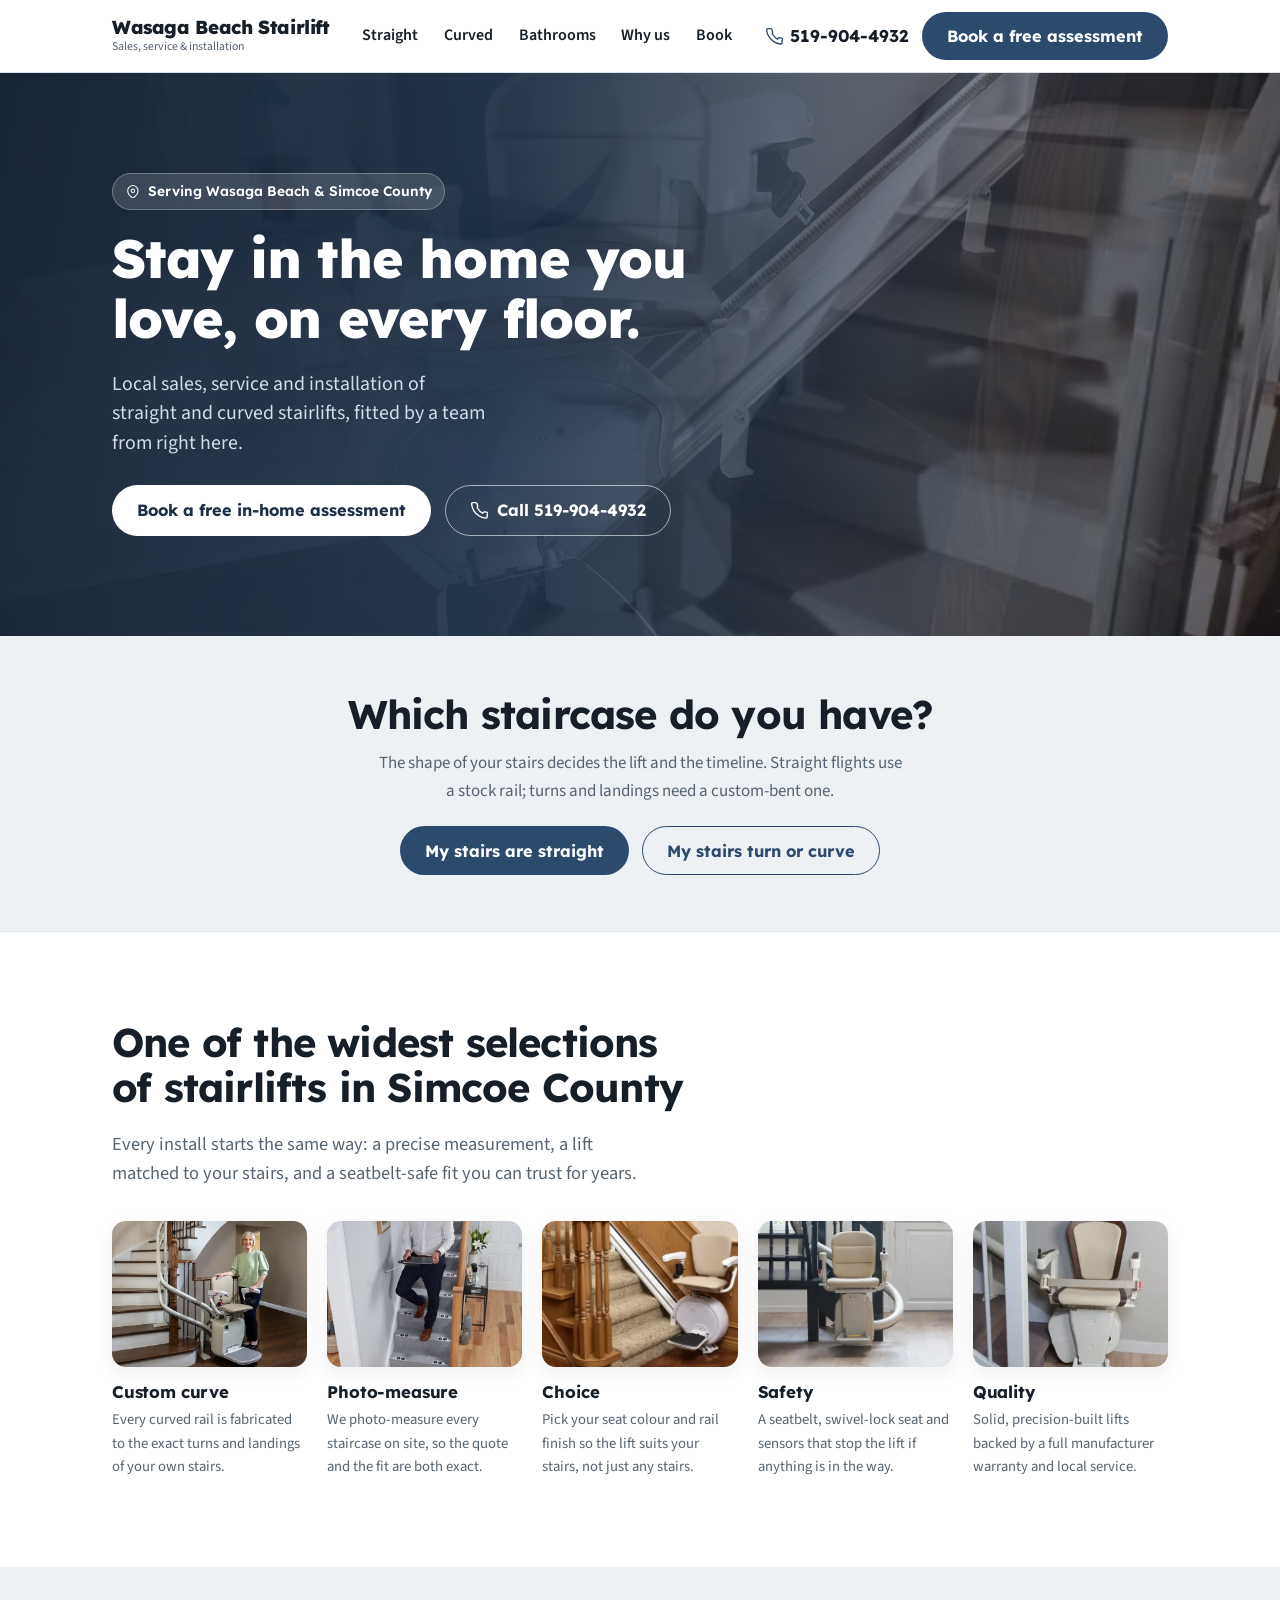
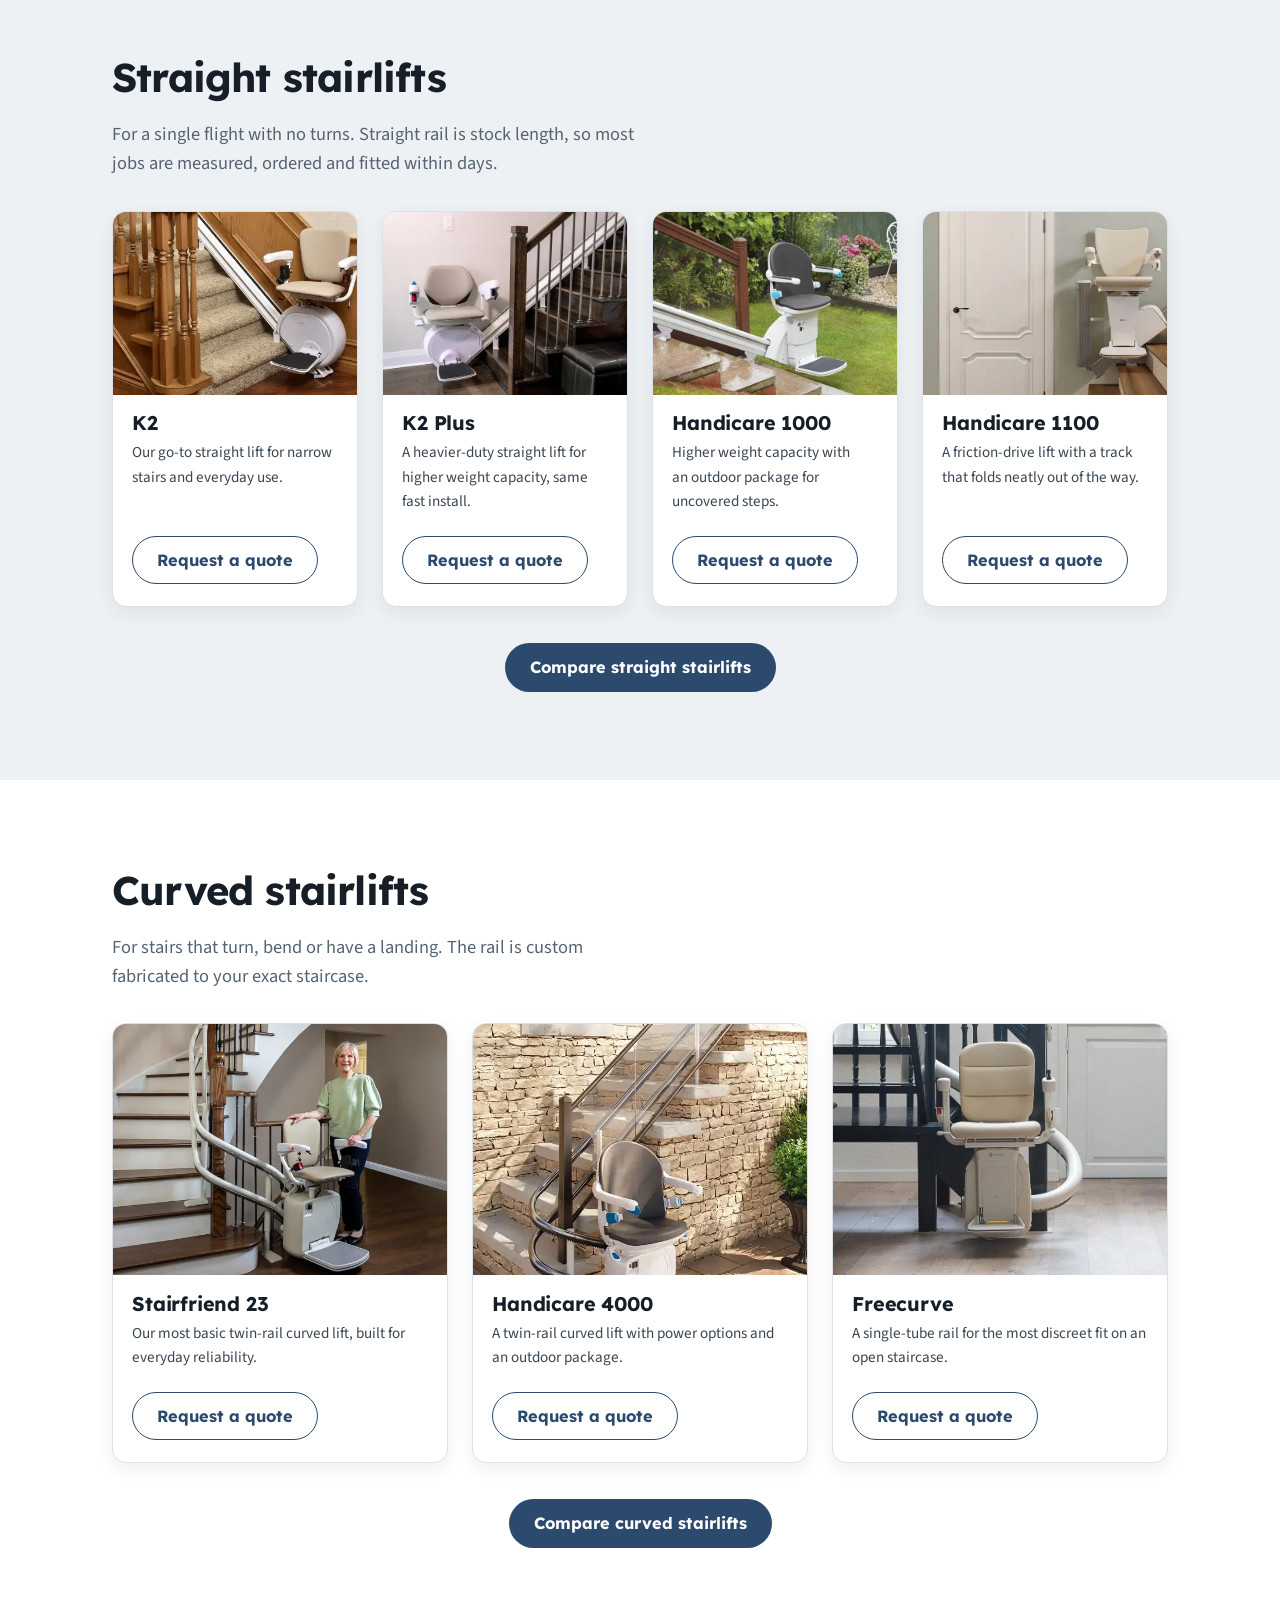
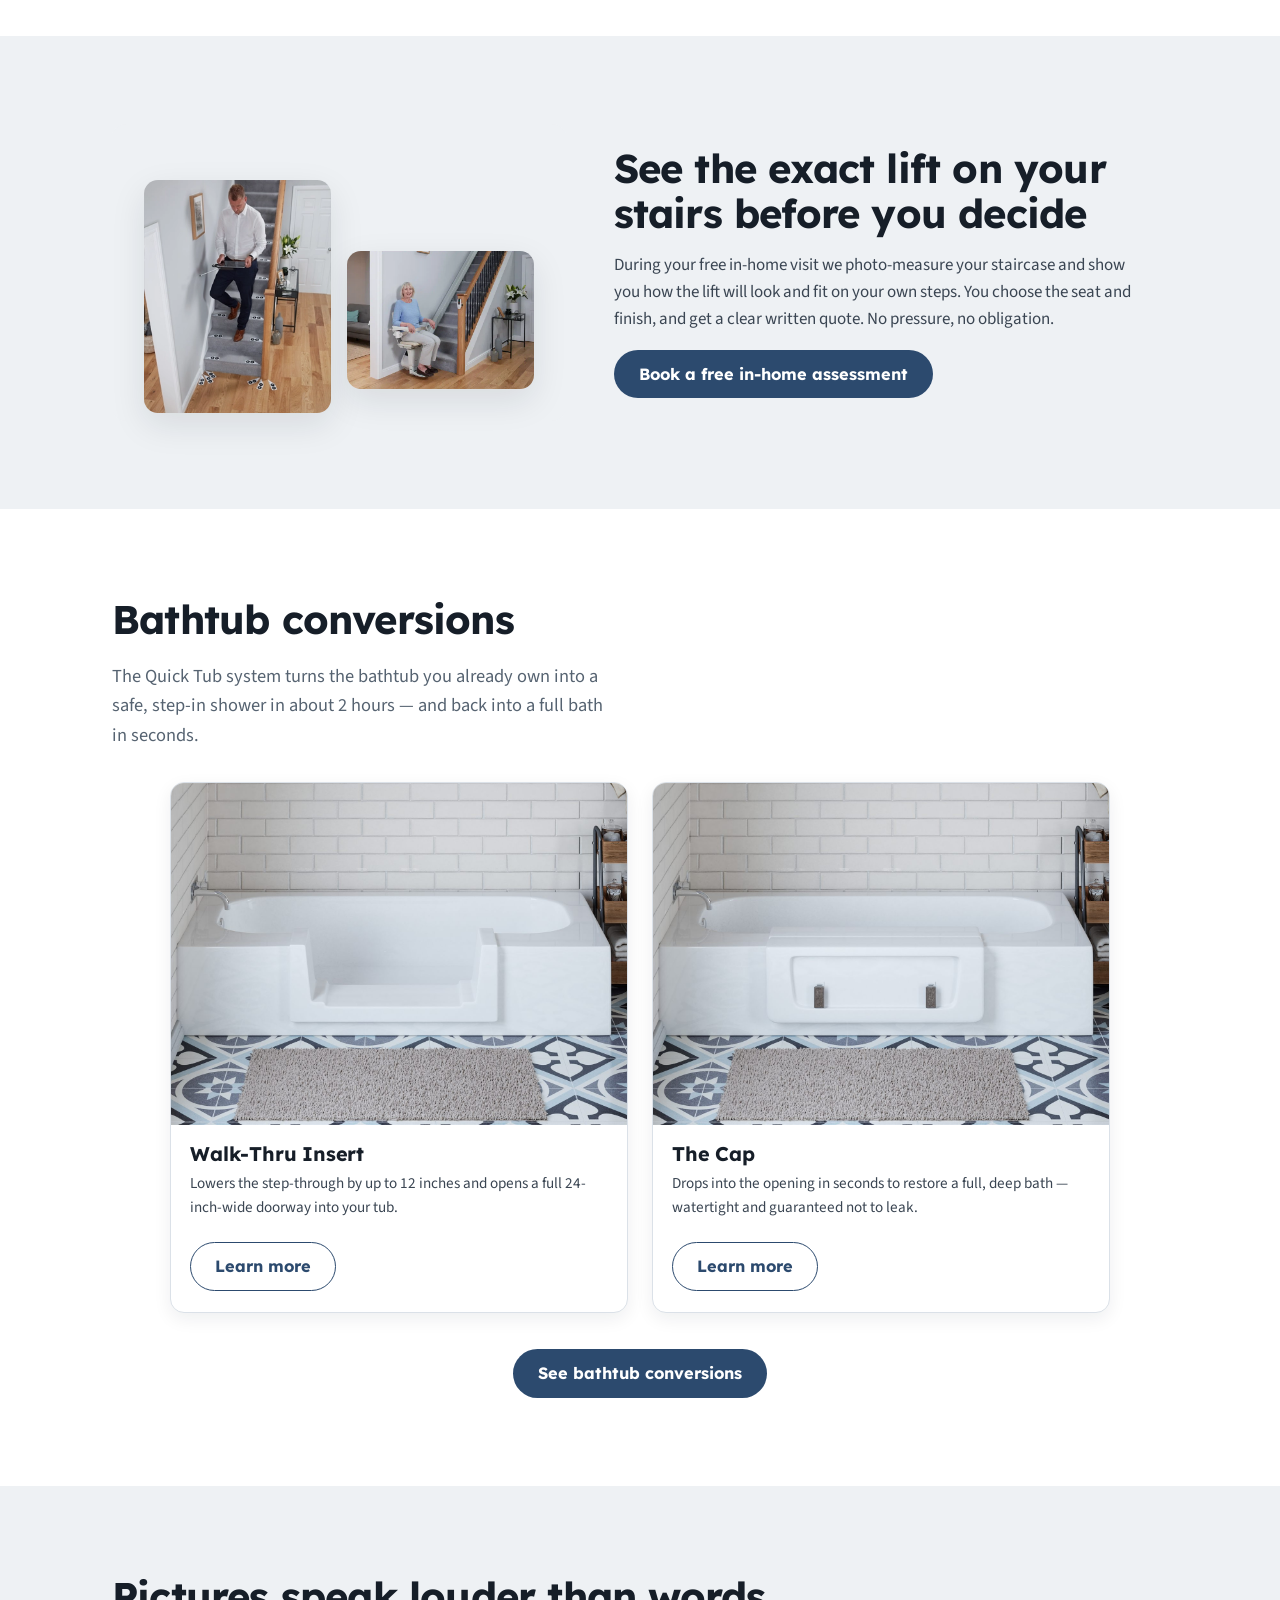
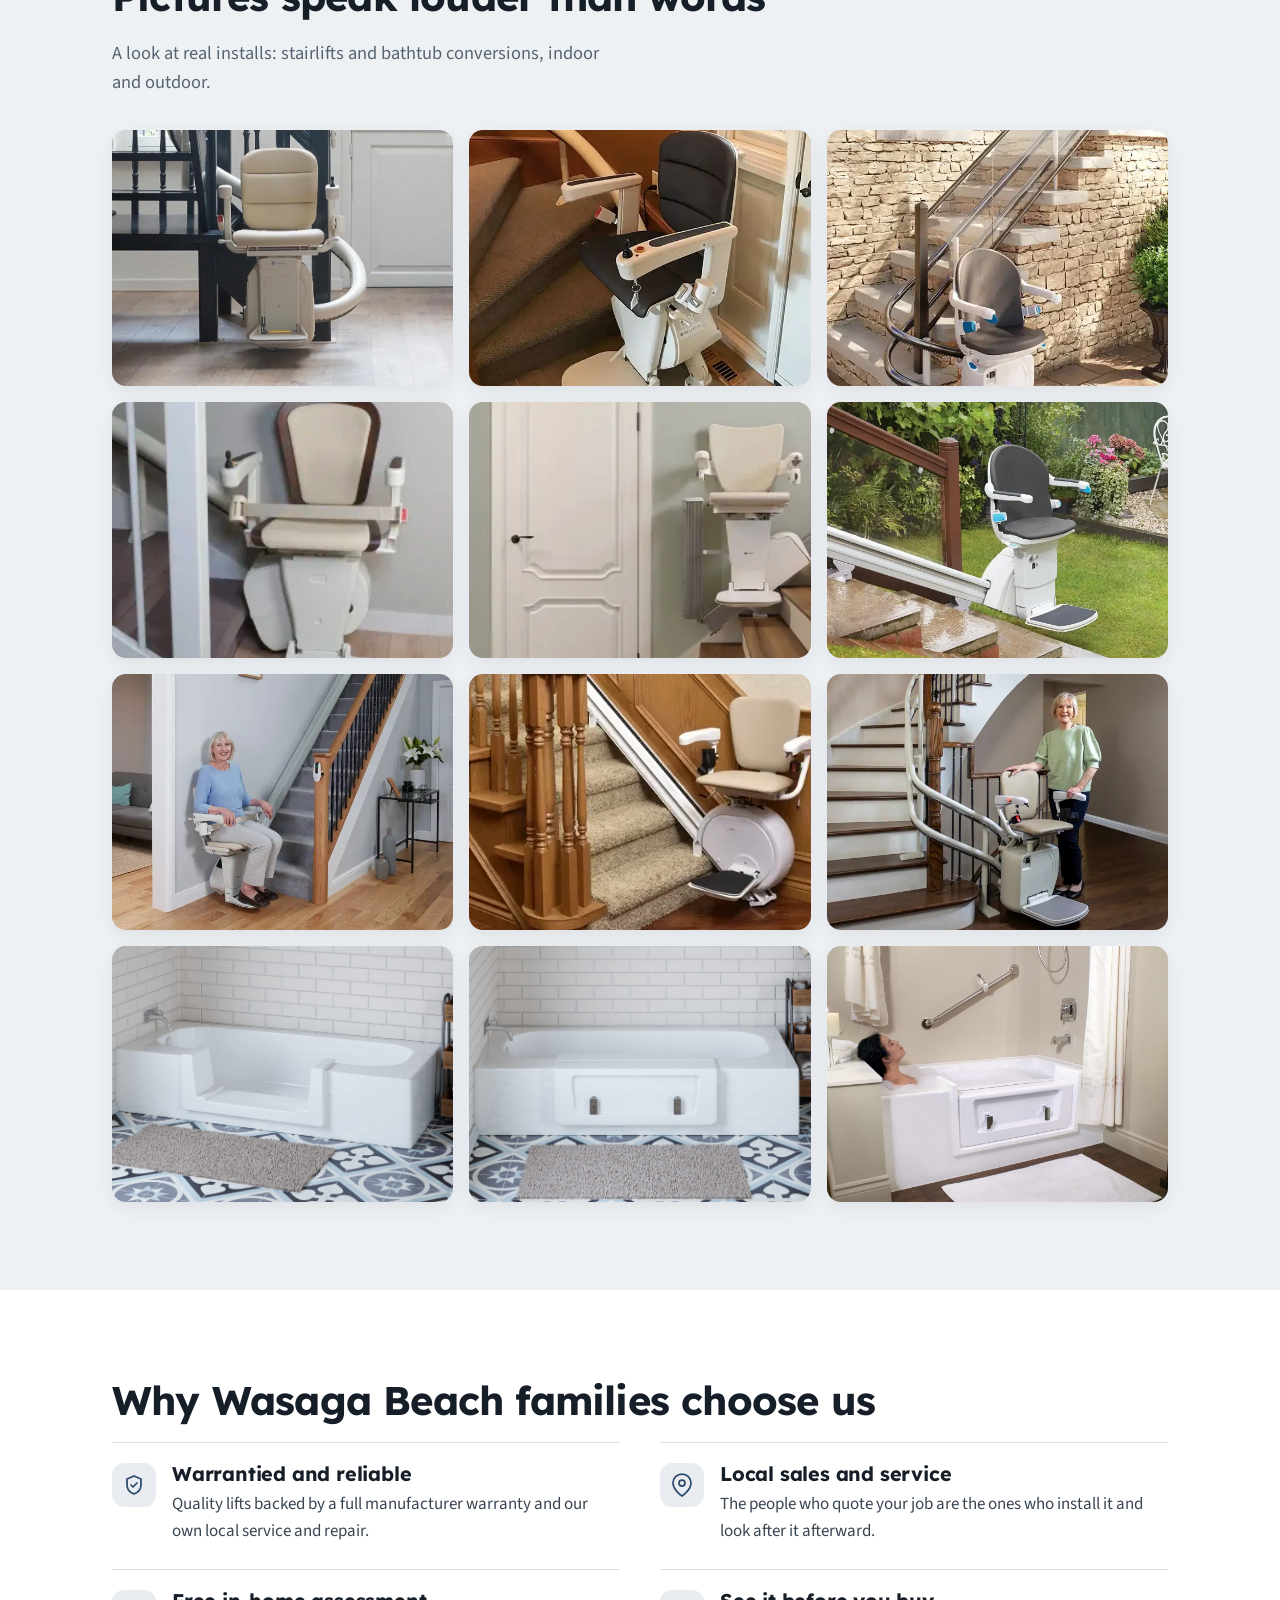
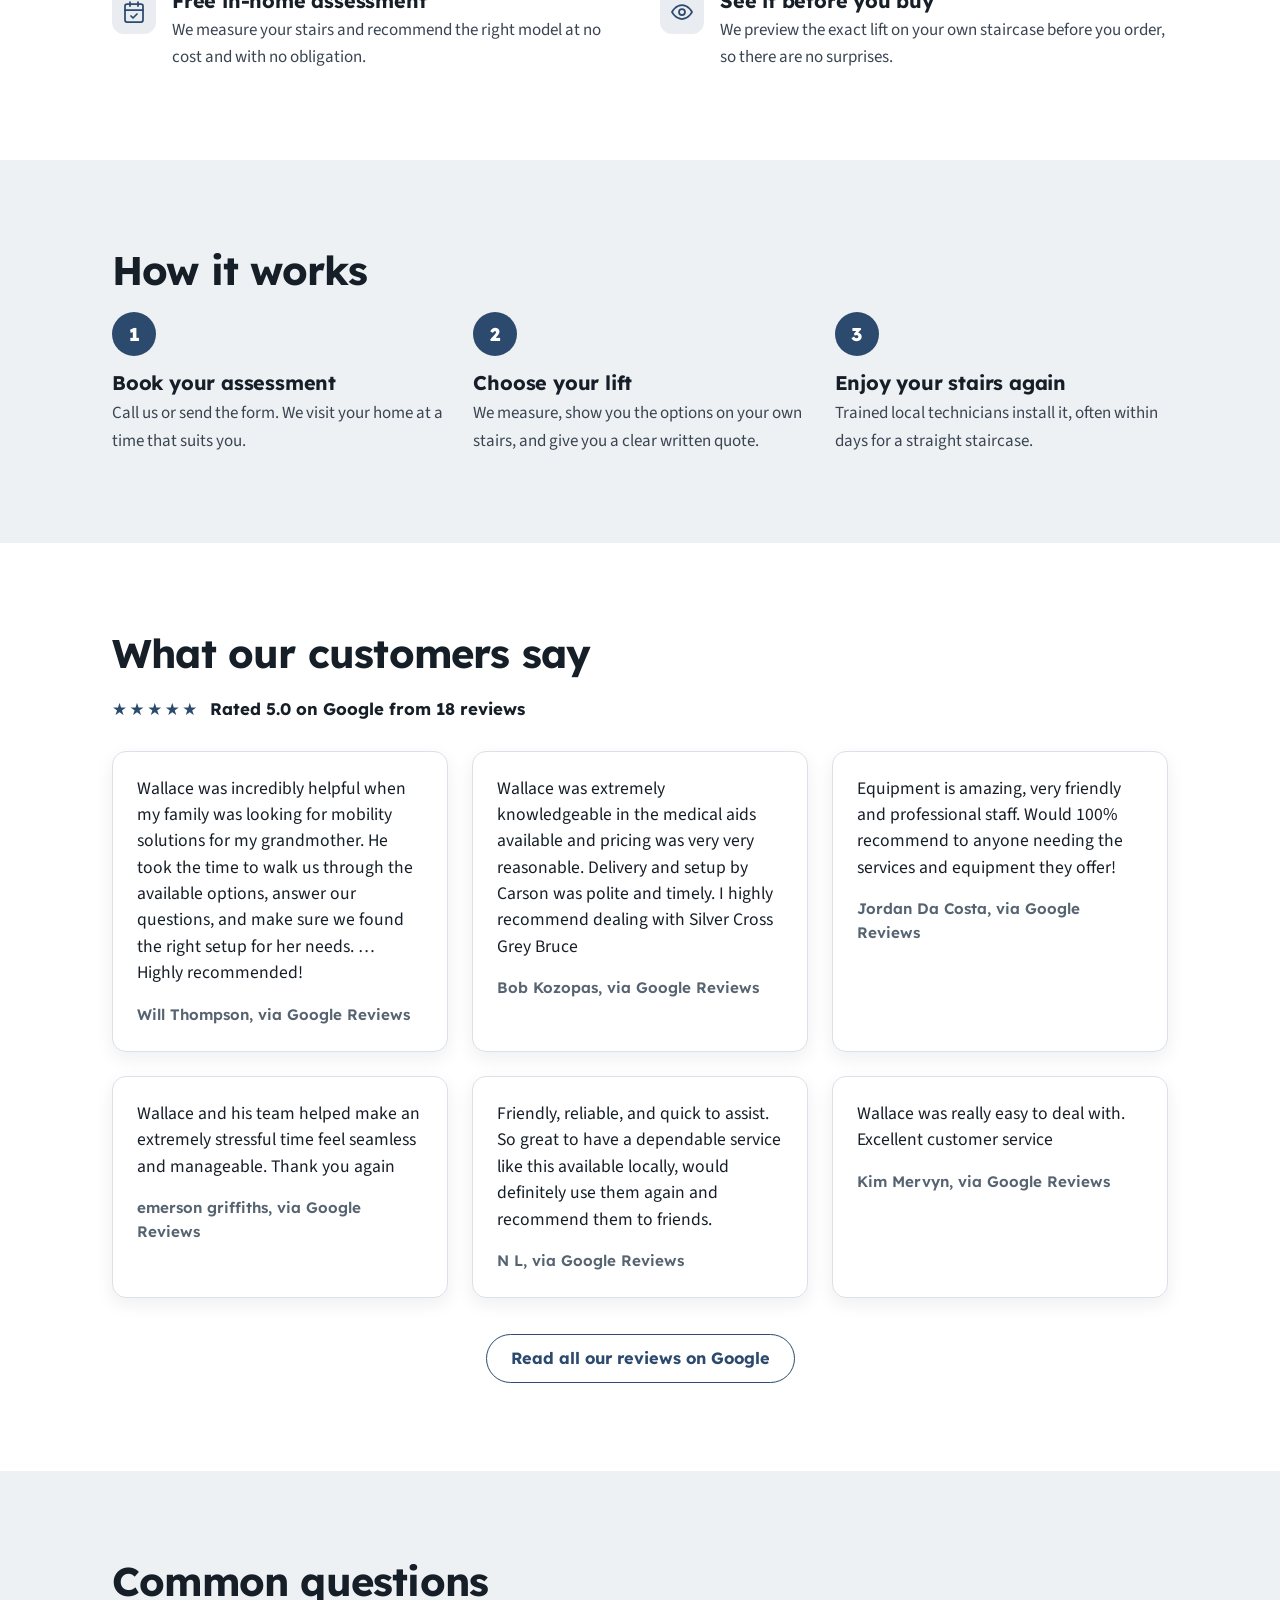
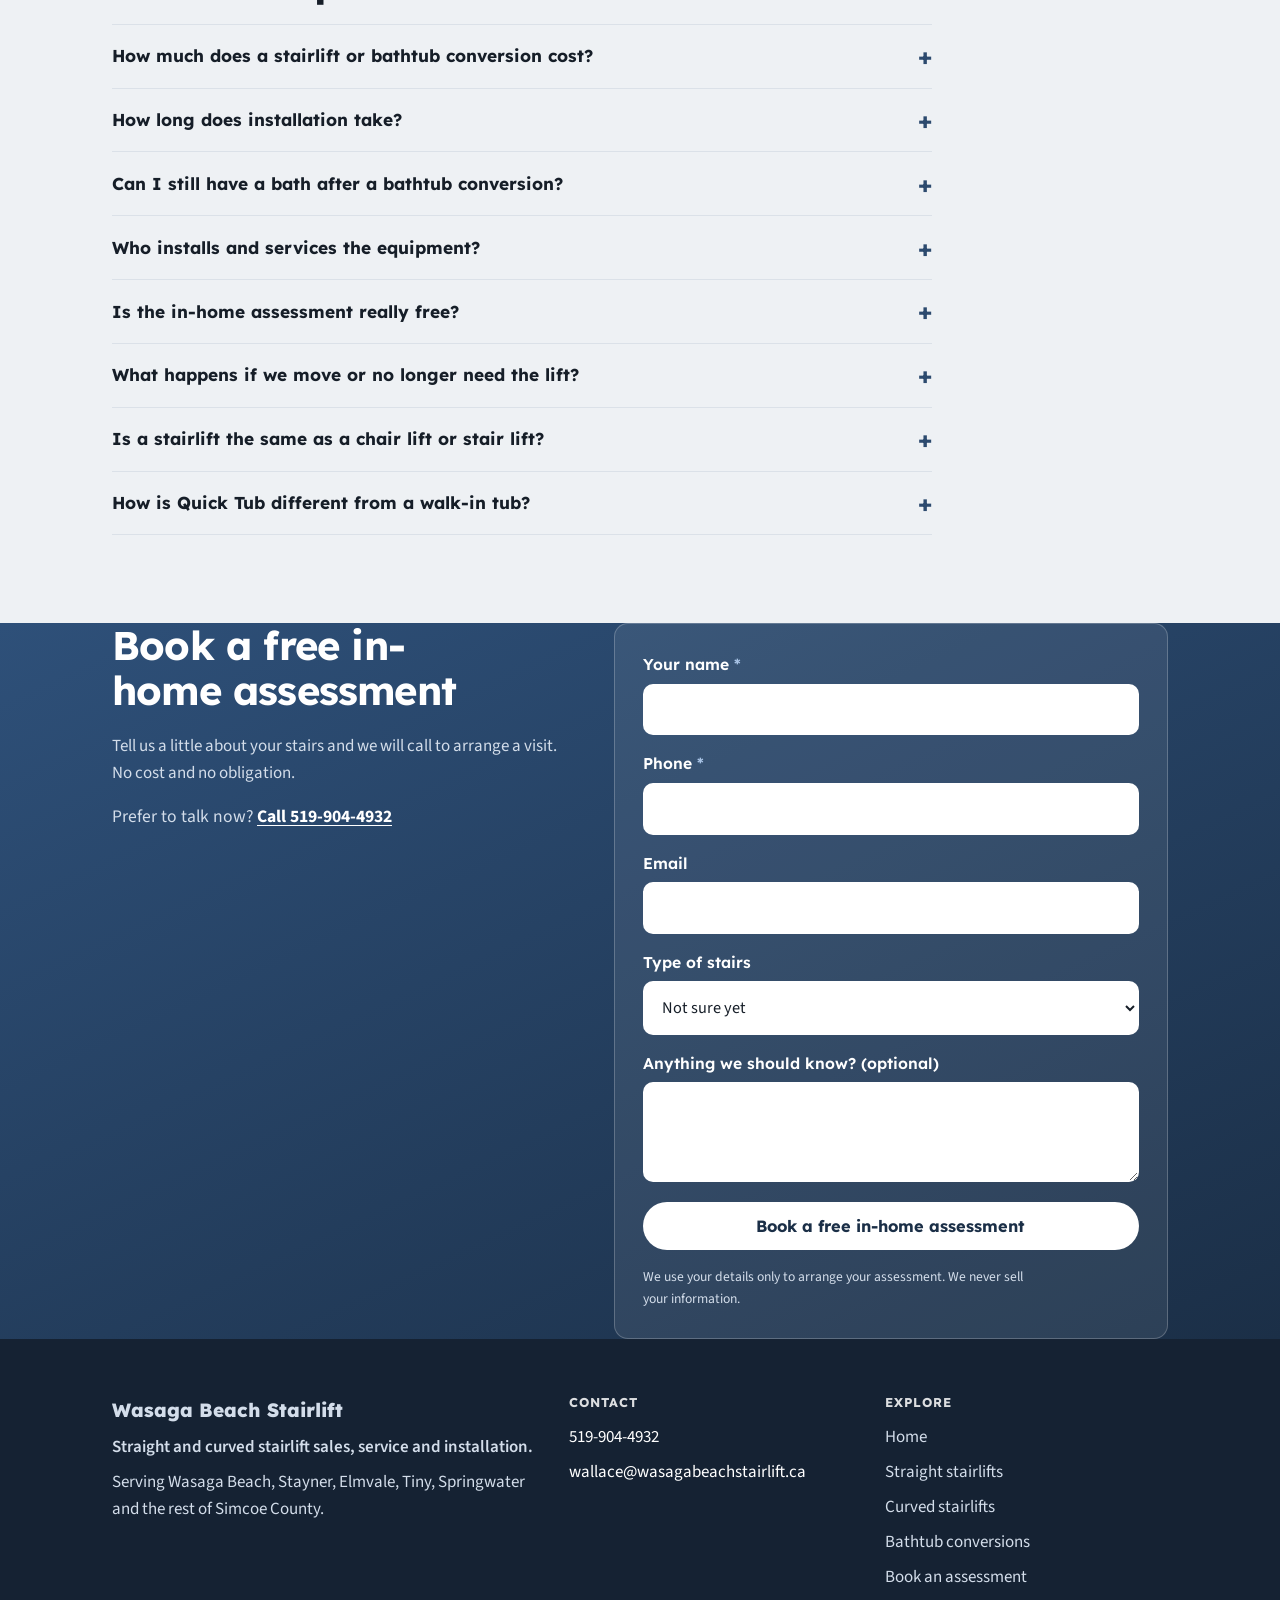
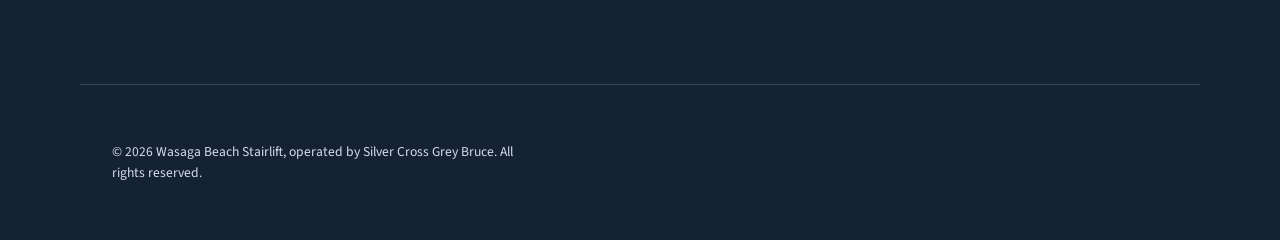
==== index.html @ cbc1c1db "Add files via upload" ====
<!DOCTYPE html>
<html lang="en-CA">
<head>
<meta charset="utf-8">
<meta name="viewport" content="width=device-width, initial-scale=1">
<title>Wasaga Beach Stairlift | Stairlifts &amp; Bathtub Conversions</title>
<meta name="description" content="Straight and curved stairlifts and Quick Tub bathtub conversions, sold and installed locally in Wasaga Beach and Simcoe County. Free in-home assessment.">
<meta name="theme-color" content="#1b2f47">
<link rel="icon" type="image/svg+xml" href="favicon.svg">
<link rel="canonical" href="https://wasagabeachstairlift.ca/">
<meta property="og:type" content="website">
<meta property="og:site_name" content="Wasaga Beach Stairlift">
<meta property="og:locale" content="en_CA">
<meta property="og:title" content="Wasaga Beach Stairlift | Stairlifts &amp; Bathtub Conversions">
<meta property="og:description" content="Straight and curved stairlifts and Quick Tub bathtub conversions, sold and installed locally in Wasaga Beach and Simcoe County. Free in-home assessment.">
<meta property="og:url" content="https://wasagabeachstairlift.ca/">
<meta property="og:image" content="https://wasagabeachstairlift.ca/images/hero.webp">
<meta name="twitter:card" content="summary_large_image">
<link rel="stylesheet" href="styles.css">
</head>
<body>
<a class="skip" href="#main">Skip to content</a>

<!-- ===== Header ===== -->
<header class="site-header">
  <div class="wrap nav">
    <a class="brand" href="./">
      <b>Wasaga Beach Stairlift</b>
      <span>Sales, service &amp; installation</span>
    </a>
    <nav class="nav-links" aria-label="Primary">
      <a href="straight-stairlifts">Straight</a>
      <a href="curved-stairlifts">Curved</a>
      <a href="bathrooms">Bathrooms</a>
      <a href="#why">Why us</a>
      <a href="#book">Book</a>
    </nav>
    <div class="nav-actions">
      <a class="nav-phone" href="tel:+15199044932" aria-label="Call 519-904-4932">
        <svg viewBox="0 0 24 24" fill="none" stroke="currentColor" stroke-width="1.75" stroke-linecap="round" stroke-linejoin="round" aria-hidden="true"><path d="M22 16.9v3a2 2 0 0 1-2.2 2 19.8 19.8 0 0 1-8.6-3.1 19.5 19.5 0 0 1-6-6A19.8 19.8 0 0 1 2.1 4.2 2 2 0 0 1 4.1 2h3a2 2 0 0 1 2 1.7c.1.9.3 1.8.6 2.6a2 2 0 0 1-.5 2.1L10 9.6a16 16 0 0 0 6 6l1.2-1.2a2 2 0 0 1 2.1-.4c.8.3 1.7.5 2.6.6a2 2 0 0 1 1.7 2Z"/></svg>
        <span>519-904-4932</span>
      </a>
      <a class="btn btn--solid nav-book" href="#book">Book a free assessment</a>
      <details class="m-menu">
        <summary aria-label="Open menu">
          <svg viewBox="0 0 24 24" fill="none" stroke="currentColor" stroke-width="1.75" stroke-linecap="round" aria-hidden="true"><path d="M4 7h16M4 12h16M4 17h16"/></svg>
        </summary>
        <div class="m-panel">
          <a href="straight-stairlifts">Straight stairlifts</a>
          <a href="curved-stairlifts">Curved stairlifts</a>
          <a href="bathrooms">Bathtub conversions</a>
          <a href="#why">Why us</a>
          <a href="#book">Book a free assessment</a>
          <a href="tel:+15199044932">Call 519-904-4932</a>
        </div>
      </details>
    </div>
  </div>
</header>

<main id="main">

  <!-- ===== Hero (full-bleed video) ===== -->
  <section class="hero-photo">
    <video class="hero-bg" poster="images/hero.webp" autoplay muted loop playsinline aria-hidden="true">
      <source src="images/hero.webm" type="video/webm">
    </video>
    <div class="scrim"></div>
    <div class="wrap">
      <div class="hero-inner">
        <span class="hero-badge">
          <svg viewBox="0 0 24 24" fill="none" stroke="currentColor" stroke-width="1.75" stroke-linecap="round" stroke-linejoin="round" aria-hidden="true"><path d="M21 10c0 7-9 13-9 13s-9-6-9-13a9 9 0 0 1 18 0Z"/><circle cx="12" cy="10" r="3"/></svg>
          Serving Wasaga Beach &amp; Simcoe County
        </span>
        <h1>Stay in the home you love, on every floor.</h1>
        <p class="lead">Local sales, service and installation of straight and curved stairlifts, fitted by a team from right here.</p>
        <div class="hero-actions">
          <a class="btn btn--onband" href="#book">Book a free in-home assessment</a>
          <a class="btn btn--ghostband" href="tel:+15199044932">
            <svg viewBox="0 0 24 24" fill="none" stroke="currentColor" stroke-width="1.75" stroke-linecap="round" stroke-linejoin="round" aria-hidden="true"><path d="M22 16.9v3a2 2 0 0 1-2.2 2 19.8 19.8 0 0 1-8.6-3.1 19.5 19.5 0 0 1-6-6A19.8 19.8 0 0 1 2.1 4.2 2 2 0 0 1 4.1 2h3a2 2 0 0 1 2 1.7c.1.9.3 1.8.6 2.6a2 2 0 0 1-.5 2.1L10 9.6a16 16 0 0 0 6 6l1.2-1.2a2 2 0 0 1 2.1-.4c.8.3 1.7.5 2.6.6a2 2 0 0 1 1.7 2Z"/></svg>
            Call 519-904-4932
          </a>
        </div>
      </div>
    </div>
  </section>

  <!-- ===== Straight vs curved chooser strip ===== -->
  <section class="compare-strip" aria-label="Choose your staircase type">
    <div class="wrap compare-inner">
      <div class="compare-copy">
        <h2>Which staircase do you have?</h2>
        <p>The shape of your stairs decides the lift and the timeline. Straight flights use a stock rail; turns and landings need a custom-bent one.</p>
        <div class="compare-actions">
          <a class="btn btn--solid" href="straight-stairlifts">My stairs are straight</a>
          <a class="btn btn--ghost" href="curved-stairlifts">My stairs turn or curve</a>
        </div>
      </div>
    </div>
  </section>

  <!-- ===== Feature showcase ===== -->
  <section class="section" id="lifts">
    <div class="wrap">
      <h2>One of the widest selections of stairlifts in Simcoe County</h2>
      <p class="section-lead">Every install starts the same way: a precise measurement, a lift matched to your stairs, and a seatbelt-safe fit you can trust for years.</p>
      <div class="feature-grid">
        <div class="feature-card">
          <img src="images/curved-dual-rail.webp" alt="A custom-bent twin rail following a curved wooden staircase" loading="lazy" width="640" height="449">
          <h3>Custom curve</h3>
          <p>Every curved rail is fabricated to the exact turns and landings of your own stairs.</p>
        </div>
        <div class="feature-card">
          <img src="images/assessment.webp" alt="A specialist measuring a staircase with a tablet during a home visit" loading="lazy" width="288" height="360">
          <h3>Photo-measure</h3>
          <p>We photo-measure every staircase on site, so the quote and the fit are both exact.</p>
        </div>
        <div class="feature-card">
          <img src="images/straight-closeup.webp" alt="A stairlift with a beige seat matched to a golden oak staircase" loading="lazy" width="500" height="300">
          <h3>Choice</h3>
          <p>Pick your seat colour and rail finish so the lift suits your stairs, not just any stairs.</p>
        </div>
        <div class="feature-card">
          <img src="images/freecurve final.jpg" alt="A cream Freecurve stairlift parked at the foot of a curved black staircase" loading="lazy" width="853" height="640">
          <h3>Safety</h3>
          <p>A seatbelt, swivel-lock seat and sensors that stop the lift if anything is in the way.</p>
        </div>
        <div class="feature-card">
          <img src="images/straight-highend.webp" alt="A cream stairlift folded compactly at the foot of the stairs" loading="lazy" width="256" height="393">
          <h3>Quality</h3>
          <p>Solid, precision-built lifts backed by a full manufacturer warranty and local service.</p>
        </div>
      </div>
    </div>
  </section>

  <!-- ===== Straight stairlifts ===== -->
  <section class="section mist">
    <div class="wrap">
      <h2>Straight stairlifts</h2>
      <p class="section-lead">For a single flight with no turns. Straight rail is stock length, so most jobs are measured, ordered and fitted within days.</p>
      <div class="product-grid">
        <div class="product-card">
          <img src="images/straight-closeup.webp" alt="A stairlift with a beige seat matched to a golden oak staircase" loading="lazy" width="500" height="300">
          <div class="product-body">
            <h3>K2</h3>
            <p>Our go-to straight lift for narrow stairs and everyday use.</p>
            <a class="btn btn--ghost" href="straight-stairlifts">Request a quote</a>
          </div>
        </div>
        <div class="product-card">
          <img src="images/straight.webp" alt="A beige straight stairlift beside a dark wood staircase" loading="lazy" width="640" height="473">
          <div class="product-body">
            <h3>K2 Plus</h3>
            <p>A heavier-duty straight lift for higher weight capacity, same fast install.</p>
            <a class="btn btn--ghost" href="straight-stairlifts">Request a quote</a>
          </div>
        </div>
        <div class="product-card">
          <img src="images/outdoor-garden.webp" alt="A straight stairlift installed on outdoor garden steps" loading="lazy" width="640" height="470">
          <div class="product-body">
            <h3>Handicare 1000</h3>
            <p>Higher weight capacity with an outdoor package for uncovered steps.</p>
            <a class="btn btn--ghost" href="straight-stairlifts">Request a quote</a>
          </div>
        </div>
        <div class="product-card">
          <img src="images/folded-door.webp" alt="A stairlift folded flat beside a white interior door" loading="lazy" width="500" height="300">
          <div class="product-body">
            <h3>Handicare 1100</h3>
            <p>A friction-drive lift with a track that folds neatly out of the way.</p>
            <a class="btn btn--ghost" href="straight-stairlifts">Request a quote</a>
          </div>
        </div>
      </div>
      <div class="section-cta">
        <a class="btn btn--solid" href="straight-stairlifts">Compare straight stairlifts</a>
      </div>
    </div>
  </section>

  <!-- ===== Curved stairlifts ===== -->
  <section class="section">
    <div class="wrap">
      <h2>Curved stairlifts</h2>
      <p class="section-lead">For stairs that turn, bend or have a landing. The rail is custom fabricated to your exact staircase.</p>
      <div class="product-grid product-grid--3">
        <div class="product-card">
          <img src="images/curved-dual-rail.webp" alt="A woman standing beside her twin-rail curved stairlift on a wooden staircase" loading="lazy" width="640" height="449">
          <div class="product-body">
            <h3>Stairfriend 23</h3>
            <p>Our most basic twin-rail curved lift, built for everyday reliability.</p>
            <a class="btn btn--ghost" href="curved-stairlifts">Request a quote</a>
          </div>
        </div>
        <div class="product-card">
          <img src="images/curved-outside.webp" alt="A twin-rail curved stairlift on outdoor stone steps" loading="lazy" width="640" height="843">
          <div class="product-body">
            <h3>Handicare 4000</h3>
            <p>A twin-rail curved lift with power options and an outdoor package.</p>
            <a class="btn btn--ghost" href="curved-stairlifts">Request a quote</a>
          </div>
        </div>
        <div class="product-card">
          <img src="images/freecurve final.jpg" alt="A cream single-tube Freecurve stairlift at the foot of a curved black staircase" loading="lazy" width="853" height="640">
          <div class="product-body">
            <h3>Freecurve</h3>
            <p>A single-tube rail for the most discreet fit on an open staircase.</p>
            <a class="btn btn--ghost" href="curved-stairlifts">Request a quote</a>
          </div>
        </div>
      </div>
      <div class="section-cta">
        <a class="btn btn--solid" href="curved-stairlifts">Compare curved stairlifts</a>
      </div>
    </div>
  </section>

  <!-- ===== Human assessment band ===== -->
  <section class="section mist">
    <div class="wrap split">
      <div class="split-media">
        <img src="images/assessment.webp" alt="A specialist measuring a staircase with a tablet during a home visit" loading="lazy" width="288" height="360">
        <img src="images/straight-lady.webp" alt="A woman seated comfortably on her stairlift at the foot of a carpeted staircase" loading="lazy" width="640" height="474">
      </div>
      <div class="split-copy">
        <h2>See the exact lift on your stairs before you decide</h2>
        <p>During your free in-home visit we photo-measure your staircase and show you how the lift will look and fit on your own steps. You choose the seat and finish, and get a clear written quote. No pressure, no obligation.</p>
        <a class="btn btn--solid" href="#book">Book a free in-home assessment</a>
      </div>
    </div>
  </section>

  <!-- ===== Bathtub conversions ===== -->
  <section class="section">
    <div class="wrap">
      <h2>Bathtub conversions</h2>
      <p class="section-lead">The Quick Tub system turns the bathtub you already own into a safe, step-in shower in about 2 hours — and back into a full bath in seconds.</p>
      <div class="product-grid product-grid--2">
        <div class="product-card">
          <img src="images/bath-insert-open.jpg" alt="Bathtub with the walk-thru insert open for easy step-in access" loading="lazy" width="1600" height="1067">
          <div class="product-body">
            <h3>Walk-Thru Insert</h3>
            <p>Lowers the step-through by up to 12 inches and opens a full 24-inch-wide doorway into your tub.</p>
            <a class="btn btn--ghost" href="bathrooms">Learn more</a>
          </div>
        </div>
        <div class="product-card">
          <img src="images/bath-cap-closed.jpg" alt="The same bathtub with the cap dropped in, ready for a full bath" loading="lazy" width="1600" height="1067">
          <div class="product-body">
            <h3>The Cap</h3>
            <p>Drops into the opening in seconds to restore a full, deep bath — watertight and guaranteed not to leak.</p>
            <a class="btn btn--ghost" href="bathrooms">Learn more</a>
          </div>
        </div>
      </div>
      <div class="section-cta">
        <a class="btn btn--solid" href="bathrooms">See bathtub conversions</a>
      </div>
    </div>
  </section>

  <!-- ===== Gallery ===== -->
  <section class="section mist">
    <div class="wrap">
      <h2>Pictures speak louder than words</h2>
      <p class="section-lead">A look at real installs: stairlifts and bathtub conversions, indoor and outdoor.</p>
      <div class="gallery-grid">
        <img src="images/freecurve final.jpg" alt="A cream Freecurve stairlift parked at the foot of a curved black staircase" loading="lazy" width="853" height="640">
        <img src="images/Single-rail-stairlift-for-curved-stairs-custom-made (2).jpg" alt="A single-rail stairlift custom made for a curved carpeted staircase" loading="lazy" width="601" height="721">
        <img src="images/curved-outside.webp" alt="A twin-rail curved stairlift on outdoor stone steps" loading="lazy" width="640" height="843">
        <img src="images/straight-highend.webp" alt="A cream stairlift folded compactly at the foot of the stairs" loading="lazy" width="256" height="393">
        <img src="images/folded-door.webp" alt="A stairlift folded flat beside a white interior door" loading="lazy" width="500" height="300">
        <img src="images/outdoor-garden.webp" alt="A straight stairlift installed on outdoor garden steps" loading="lazy" width="640" height="470">
        <img src="images/straight-lady.webp" alt="A woman seated comfortably on her stairlift at the foot of a carpeted staircase" loading="lazy" width="640" height="474">
        <img src="images/straight-closeup.webp" alt="A stairlift with a beige seat matched to a golden oak staircase" loading="lazy" width="500" height="300">
        <img src="images/curved-dual-rail.webp" alt="A woman standing beside her twin-rail curved stairlift on a wooden staircase" loading="lazy" width="640" height="449">
        <img src="images/bath-after.jpg" alt="A bathtub with a walk-thru opening cut into the side" loading="lazy" width="1600" height="1067">
        <img src="images/bath-cap-closed.jpg" alt="The cap in place, restoring the tub for a full bath" loading="lazy" width="1600" height="1067">
        <img src="images/bath-relaxing.jpg" alt="A woman enjoying a full bath with the cap installed" loading="lazy" width="1600" height="900">
      </div>
    </div>
  </section>

  <!-- ===== Why us ===== -->
  <section class="section" id="why">
    <div class="wrap">
      <h2>Why Wasaga Beach families choose us</h2>
      <div class="why-grid">
        <div class="why-item">
          <span class="why-ic"><svg viewBox="0 0 24 24" fill="none" stroke="currentColor" stroke-width="1.75" stroke-linecap="round" stroke-linejoin="round" aria-hidden="true"><path d="M12 3l7 3v6c0 4.5-3 7.5-7 9-4-1.5-7-4.5-7-9V6l7-3Z"/><path d="M9 12l2 2 4-4"/></svg></span>
          <div><h3>Warrantied and reliable</h3><p>Quality lifts backed by a full manufacturer warranty and our own local service and repair.</p></div>
        </div>
        <div class="why-item">
          <span class="why-ic"><svg viewBox="0 0 24 24" fill="none" stroke="currentColor" stroke-width="1.75" stroke-linecap="round" stroke-linejoin="round" aria-hidden="true"><path d="M21 10c0 7-9 13-9 13s-9-6-9-13a9 9 0 0 1 18 0Z"/><circle cx="12" cy="10" r="3"/></svg></span>
          <div><h3>Local sales and service</h3><p>The people who quote your job are the ones who install it and look after it afterward.</p></div>
        </div>
        <div class="why-item">
          <span class="why-ic"><svg viewBox="0 0 24 24" fill="none" stroke="currentColor" stroke-width="1.75" stroke-linecap="round" stroke-linejoin="round" aria-hidden="true"><rect x="3" y="4" width="18" height="18" rx="2"/><path d="M16 2v4M8 2v4M3 10h18M9 16l2 2 4-4"/></svg></span>
          <div><h3>Free in-home assessment</h3><p>We measure your stairs and recommend the right model at no cost and with no obligation.</p></div>
        </div>
        <div class="why-item">
          <span class="why-ic"><svg viewBox="0 0 24 24" fill="none" stroke="currentColor" stroke-width="1.75" stroke-linecap="round" stroke-linejoin="round" aria-hidden="true"><path d="M2 12s3.5-7 10-7 10 7 10 7-3.5 7-10 7-10-7-10-7Z"/><circle cx="12" cy="12" r="3"/></svg></span>
          <div><h3>See it before you buy</h3><p>We preview the exact lift on your own staircase before you order, so there are no surprises.</p></div>
        </div>
      </div>
    </div>
  </section>

  <!-- ===== How it works ===== -->
  <section class="section mist">
    <div class="wrap">
      <h2>How it works</h2>
      <ol class="steps-grid">
        <li class="step"><span class="step-n">1</span><h3>Book your assessment</h3><p>Call us or send the form. We visit your home at a time that suits you.</p></li>
        <li class="step"><span class="step-n">2</span><h3>Choose your lift</h3><p>We measure, show you the options on your own stairs, and give you a clear written quote.</p></li>
        <li class="step"><span class="step-n">3</span><h3>Enjoy your stairs again</h3><p>Trained local technicians install it, often within days for a straight staircase.</p></li>
      </ol>
    </div>
  </section>

  <!-- ===== Reviews (verbatim from Google Reviews of Silver Cross Grey Bruce) ===== -->
  <section class="section">
    <div class="wrap">
      <h2>What our customers say</h2>
      <p class="rating-line"><span class="stars" aria-hidden="true">&#9733;&#9733;&#9733;&#9733;&#9733;</span> Rated 5.0 on Google from 18 reviews</p>
      <div class="quote-grid">
        <figure class="quote"><blockquote>Wallace was incredibly helpful when my family was looking for mobility solutions for my grandmother. He took the time to walk us through the available options, answer our questions, and make sure we found the right setup for her needs. &hellip; Highly recommended!</blockquote><figcaption>Will Thompson, via Google Reviews</figcaption></figure>
        <figure class="quote"><blockquote>Wallace was extremely knowledgeable in the medical aids available and pricing was very very reasonable. Delivery and setup by Carson was polite and timely. I highly recommend dealing with Silver Cross Grey Bruce</blockquote><figcaption>Bob Kozopas, via Google Reviews</figcaption></figure>
        <figure class="quote"><blockquote>Equipment is amazing, very friendly and professional staff. Would 100% recommend to anyone needing the services and equipment they offer!</blockquote><figcaption>Jordan Da Costa, via Google Reviews</figcaption></figure>
        <figure class="quote"><blockquote>Wallace and his team helped make an extremely stressful time feel seamless and manageable. Thank you again</blockquote><figcaption>emerson griffiths, via Google Reviews</figcaption></figure>
        <figure class="quote"><blockquote>Friendly, reliable, and quick to assist. So great to have a dependable service like this available locally, would definitely use them again and recommend them to friends.</blockquote><figcaption>N L, via Google Reviews</figcaption></figure>
        <figure class="quote"><blockquote>Wallace was really easy to deal with. Excellent customer service</blockquote><figcaption>Kim Mervyn, via Google Reviews</figcaption></figure>
      </div>
      <div class="section-cta">
        <a class="btn btn--ghost" href="https://maps.app.goo.gl/qf5YQzcDQCViLzCb7" target="_blank" rel="noopener">Read all our reviews on Google</a>
      </div>
    </div>
  </section>

  <!-- ===== FAQ ===== -->
  <section class="section mist" id="faq">
    <div class="wrap">
      <h2>Common questions</h2>
      <div class="faq-list">
        <details class="faq">
          <summary>How much does a stairlift or bathtub conversion cost?</summary>
          <p>Every staircase and bathroom is different, so we quote after the free in-home assessment. You get a clear written quote on the spot, with no cost and no obligation.</p>
        </details>
        <details class="faq">
          <summary>How long does installation take?</summary>
          <p>Most straight stairlifts are installed in a few hours, often within days of ordering. Curved lifts take a little longer because the rail is custom made for your staircase. A bathtub conversion is typically done in about 2 hours.</p>
        </details>
        <details class="faq">
          <summary>Can I still have a bath after a bathtub conversion?</summary>
          <p>Yes. The Quick Tub cap drops into the walk-thru opening and seals watertight, so your tub holds a full bath again. It goes in and out in seconds with no tools.</p>
        </details>
        <details class="faq">
          <summary>Who installs and services the equipment?</summary>
          <p>Our own local team. The people who measure your home are the ones who install the equipment and look after it afterward, backed by full manufacturer warranties.</p>
        </details>
        <details class="faq">
          <summary>Is the in-home assessment really free?</summary>
          <p>Yes. We visit your home, photo-measure your stairs or bathroom, show you the options, and leave you a written quote. There is no charge and no obligation to buy.</p>
        </details>
        <details class="faq">
          <summary>What happens if we move or no longer need the lift?</summary>
          <p>Stairlifts can be removed and the staircase restored. Ask us about your options during the assessment and we will walk you through them.</p>
        </details>
        <details class="faq">
          <summary>Is a stairlift the same as a chair lift or stair lift?</summary>
          <p>Yes. Stairlift, stair lift and chair lift for stairs are different names for the same thing: a motorized seat that carries you up and down the staircase on a rail. We sell, install and service both straight and curved models.</p>
        </details>
        <details class="faq">
          <summary>How is Quick Tub different from a walk-in tub?</summary>
          <p>A walk-in tub replaces your bathtub and usually means a renovation. Quick Tub converts the tub you already own into a step-in shower in about 2 hours, and the drop-in cap still gives you a full, deep bath whenever you want one.</p>
        </details>
      </div>
    </div>
  </section>

  <!-- ===== Book / assessment ===== -->
  <section class="band cta" id="book">
    <div class="wrap cta-grid">
      <div class="cta-copy">
        <h2>Book a free in-home assessment</h2>
        <p>Tell us a little about your stairs and we will call to arrange a visit. No cost and no obligation.</p>
        <p class="cta-phone">Prefer to talk now? <a href="tel:+15199044932">Call 519-904-4932</a></p>
      </div>
      <!-- This form needs a handler to actually send. See README (Formspree or Cloudflare Pages Forms). -->
      <form class="form" action="https://formspree.io/f/xeebwbpz" method="post">
        <input type="hidden" name="_subject" value="New booking request from wasagabeachstairlift.ca">
        <input type="text" name="_gotcha" style="display:none" tabindex="-1" autocomplete="off" aria-hidden="true">
        <div class="field">
          <label for="name">Your name <span class="req" aria-hidden="true">*</span></label>
          <input id="name" name="name" type="text" autocomplete="name" required>
        </div>
        <div class="field">
          <label for="phone">Phone <span class="req" aria-hidden="true">*</span></label>
          <input id="phone" name="phone" type="tel" autocomplete="tel" required>
        </div>
        <div class="field">
          <label for="email">Email</label>
          <input id="email" name="email" type="email" autocomplete="email">
        </div>
        <div class="field">
          <label for="stairs">Type of stairs</label>
          <select id="stairs" name="stairs">
            <option>Not sure yet</option>
            <option>Straight</option>
            <option>Curved or with a landing</option>
          </select>
        </div>
        <div class="field">
          <label for="msg">Anything we should know? (optional)</label>
          <textarea id="msg" name="msg" rows="3"></textarea>
        </div>
        <button class="btn btn--onband" type="submit">Book a free in-home assessment</button>
        <p class="form-fine">We use your details only to arrange your assessment. We never sell your information.</p>
      </form>
    </div>
  </section>

</main>

<!-- ===== Footer ===== -->
<footer class="footer">
  <div class="wrap footer-grid">
    <div>
      <p class="foot-brand">Wasaga Beach Stairlift</p>
      <p class="foot-sub">Straight and curved stairlift sales, service and installation.</p>
      <p>Serving Wasaga Beach, Stayner, Elmvale, Tiny, Springwater and the rest of Simcoe County.</p>
    </div>
    <div>
      <h4>Contact</h4>
      <p><a href="tel:+15199044932">519-904-4932</a></p>
      <p><a href="mailto:wallace@wasagabeachstairlift.ca">wallace@wasagabeachstairlift.ca</a></p>
    </div>
    <nav aria-label="Footer">
      <h4>Explore</h4>
      <a href="./">Home</a>
      <a href="straight-stairlifts">Straight stairlifts</a>
      <a href="curved-stairlifts">Curved stairlifts</a>
          <a href="bathrooms">Bathtub conversions</a>
      <a href="#book">Book an assessment</a>
    </nav>
  </div>
  <div class="wrap foot-legal">
    <p>&copy; 2026 Wasaga Beach Stairlift, operated by Silver Cross Grey Bruce. All rights reserved.</p>
  </div>
</footer>

<!-- Mobile sticky call bar -->
<a class="callbar" href="tel:+15199044932">
  <svg viewBox="0 0 24 24" fill="none" stroke="currentColor" stroke-width="1.75" stroke-linecap="round" stroke-linejoin="round" aria-hidden="true"><path d="M22 16.9v3a2 2 0 0 1-2.2 2 19.8 19.8 0 0 1-8.6-3.1 19.5 19.5 0 0 1-6-6A19.8 19.8 0 0 1 2.1 4.2 2 2 0 0 1 4.1 2h3a2 2 0 0 1 2 1.7c.1.9.3 1.8.6 2.6a2 2 0 0 1-.5 2.1L10 9.6a16 16 0 0 0 6 6l1.2-1.2a2 2 0 0 1 2.1-.4c.8.3 1.7.5 2.6.6a2 2 0 0 1 1.7 2Z"/></svg>
  Call 519-904-4932
</a>

<script type="application/ld+json">
{
  "@context": "https://schema.org",
  "@type": "LocalBusiness",
  "name": "Wasaga Beach Stairlift",
  "description": "Sales, service and installation of straight and curved stairlifts and bathtub conversions in Wasaga Beach and Simcoe County.",
  "telephone": "+1-519-904-4932",
  "email": "wallace@wasagabeachstairlift.ca",
  "url": "https://wasagabeachstairlift.ca/",
  "openingHours": "Mo-Su 00:00-24:00",
  "areaServed": ["Wasaga Beach","Stayner","Elmvale","Tiny","Springwater","Simcoe County"],
  "parentOrganization": {
    "@type": "LocalBusiness",
    "name": "Silver Cross Grey Bruce",
    "url": "https://silvercrossstores.com/locations/grey-bruce/",
    "sameAs": ["https://maps.app.goo.gl/qf5YQzcDQCViLzCb7"],
    "telephone": "+1-519-904-4932",
    "address": {
      "@type": "PostalAddress",
      "streetAddress": "59 Arthur St W",
      "addressLocality": "Thornbury",
      "addressRegion": "ON",
      "postalCode": "N0H 2P0",
      "addressCountry": "CA"
    }
  }
}
</script>
<script type="application/ld+json">
{
  "@context": "https://schema.org",
  "@type": "FAQPage",
  "mainEntity": [
    {
      "@type": "Question",
      "name": "How much does a stairlift or bathtub conversion cost?",
      "acceptedAnswer": { "@type": "Answer", "text": "Every staircase and bathroom is different, so we quote after the free in-home assessment. You get a clear written quote on the spot, with no cost and no obligation." }
    },
    {
      "@type": "Question",
      "name": "How long does installation take?",
      "acceptedAnswer": { "@type": "Answer", "text": "Most straight stairlifts are installed in a few hours, often within days of ordering. Curved lifts take a little longer because the rail is custom made for your staircase. A bathtub conversion is typically done in about 2 hours." }
    },
    {
      "@type": "Question",
      "name": "Can I still have a bath after a bathtub conversion?",
      "acceptedAnswer": { "@type": "Answer", "text": "Yes. The Quick Tub cap drops into the walk-thru opening and seals watertight, so your tub holds a full bath again. It goes in and out in seconds with no tools." }
    },
    {
      "@type": "Question",
      "name": "Who installs and services the equipment?",
      "acceptedAnswer": { "@type": "Answer", "text": "Our own local team. The people who measure your home are the ones who install the equipment and look after it afterward, backed by full manufacturer warranties." }
    },
    {
      "@type": "Question",
      "name": "Is the in-home assessment really free?",
      "acceptedAnswer": { "@type": "Answer", "text": "Yes. We visit your home, photo-measure your stairs or bathroom, show you the options, and leave you a written quote. There is no charge and no obligation to buy." }
    },
    {
      "@type": "Question",
      "name": "What happens if we move or no longer need the lift?",
      "acceptedAnswer": { "@type": "Answer", "text": "Stairlifts can be removed and the staircase restored. Ask us about your options during the assessment and we will walk you through them." }
    },
    {
      "@type": "Question",
      "name": "Is a stairlift the same as a chair lift or stair lift?",
      "acceptedAnswer": { "@type": "Answer", "text": "Yes. Stairlift, stair lift and chair lift for stairs are different names for the same thing: a motorized seat that carries you up and down the staircase on a rail. We sell, install and service both straight and curved models." }
    },
    {
      "@type": "Question",
      "name": "How is Quick Tub different from a walk-in tub?",
      "acceptedAnswer": { "@type": "Answer", "text": "A walk-in tub replaces your bathtub and usually means a renovation. Quick Tub converts the tub you already own into a step-in shower in about 2 hours, and the drop-in cap still gives you a full, deep bath whenever you want one." }
    }
  ]
}
</script>
<script src="script.js" defer></script>
</body>
</html>
---- styles.css ----
/* Wasaga Beach Stairlift - design system
   Plain HTML + CSS, no build step, opens offline.
   Brand: deep navy committed to full bands. One accent, locked.
   Type: Lexend (headings) + Source Sans 3 (body), self-hosted for offline + reading ease.
   Radius rule: buttons = pill, cards/panels = 14px, inputs = 10px.
   Motion: subtle, reduced-motion safe. */

/* ---------- Fonts (self-hosted, offline) ---------- */
@font-face{font-family:"Lexend";font-style:normal;font-weight:400;font-display:swap;src:url("fonts/lexend-latin-400-normal.woff2") format("woff2")}
@font-face{font-family:"Lexend";font-style:normal;font-weight:600;font-display:swap;src:url("fonts/lexend-latin-600-normal.woff2") format("woff2")}
@font-face{font-family:"Lexend";font-style:normal;font-weight:700;font-display:swap;src:url("fonts/lexend-latin-700-normal.woff2") format("woff2")}
@font-face{font-family:"Lexend";font-style:normal;font-weight:800;font-display:swap;src:url("fonts/lexend-latin-800-normal.woff2") format("woff2")}
@font-face{font-family:"Source Sans 3";font-style:normal;font-weight:400;font-display:swap;src:url("fonts/source-sans-3-latin-400-normal.woff2") format("woff2")}
@font-face{font-family:"Source Sans 3";font-style:normal;font-weight:600;font-display:swap;src:url("fonts/source-sans-3-latin-600-normal.woff2") format("woff2")}
@font-face{font-family:"Source Sans 3";font-style:normal;font-weight:700;font-display:swap;src:url("fonts/source-sans-3-latin-700-normal.woff2") format("woff2")}

/* ---------- Tokens ---------- */
:root{
  --font-head:"Lexend", system-ui, -apple-system, "Segoe UI", Roboto, Arial, sans-serif;
  --font-body:"Source Sans 3", system-ui, -apple-system, "Segoe UI", Roboto, Arial, sans-serif;
  --wrap:1120px;

  --paper:#ffffff;
  --mist:#eef1f4;
  --surface:#ffffff;
  --ink:#161e28;
  --body:#3a4552;
  --muted:#566371;
  --line:#dbe1e8;
  --accent:#2c4a6e;
  --accent-2:#1b2f47;
  --ring:#1b2f47;

  /* brand bands stay navy in both themes */
  --band:linear-gradient(155deg,#2e5079 0%,#1b2f47 100%);
  --band-deep:#152233;
  --on-band:#ffffff;
  --on-band-soft:#d3ddea;

  --r-card:14px;
  --r-input:10px;
  --shadow:0 12px 34px rgba(15,25,40,.10);
  --shadow-soft:0 6px 18px rgba(15,25,40,.07);
}
@media (prefers-color-scheme:dark){
  :root{
    --paper:#0d1218;
    --mist:#131a22;
    --surface:#171f29;
    --ink:#e9edf2;
    --body:#bcc4cf;
    --muted:#8f9aa8;
    --line:#262f3b;
    --accent:#7ea6d6;
    --accent-2:#7ea6d6;
    --ring:#a9c4e6;
    --shadow:0 14px 36px rgba(0,0,0,.5);
    --shadow-soft:0 6px 18px rgba(0,0,0,.4);
  }
}

/* ---------- Base ---------- */
*{box-sizing:border-box}
html{-webkit-text-size-adjust:100%}
@media (prefers-reduced-motion:no-preference){html{scroll-behavior:smooth}}
body{
  margin:0;background:var(--paper);color:var(--body);
  font-family:var(--font-body);font-size:1.0625rem;line-height:1.6;
  -webkit-font-smoothing:antialiased;text-rendering:optimizeLegibility;
}
img{max-width:100%;display:block}
h1,h2,h3,h4{font-family:var(--font-head);color:var(--ink);margin:0 0 .5em;line-height:1.12;letter-spacing:-.02em;text-wrap:balance}
h1{font-size:clamp(2.1rem,5vw,3.35rem);font-weight:800}
h2{font-size:clamp(1.7rem,3.6vw,2.5rem);font-weight:700}
h3{font-size:1.24rem;font-weight:700;letter-spacing:-.01em}
h4{font-size:.95rem;font-weight:700;letter-spacing:.01em}
p{margin:0 0 1rem;max-width:66ch;text-wrap:pretty}
a{color:var(--accent);text-underline-offset:3px}
strong{color:var(--ink)}
:focus-visible{outline:3px solid var(--ring);outline-offset:3px;border-radius:8px}
/* navy ring is invisible on navy bands; use the light ring there */
.band :focus-visible,.hero-photo :focus-visible,.footer :focus-visible,.callbar:focus-visible{outline-color:#a9c4e6}

.wrap{max-width:var(--wrap);margin-inline:auto;padding-inline:clamp(1rem,4vw,2rem)}
.section{padding-block:clamp(3.25rem,7vw,5.5rem)}
.section.mist{background:var(--mist)}
.section-lead{font-size:1.15rem;color:var(--muted);max-width:60ch;margin-bottom:2rem}

.skip{position:absolute;left:-9999px;top:0;background:var(--accent);color:#fff;padding:.75rem 1rem;border-radius:0 0 10px 0;z-index:200}
.skip:focus{left:0}

/* ---------- Buttons ---------- */
.btn{
  display:inline-flex;align-items:center;justify-content:center;gap:.55rem;
  font-family:var(--font-head);font-weight:700;font-size:1.02rem;line-height:1;
  padding:.95rem 1.5rem;min-height:48px;border-radius:999px;border:1.5px solid transparent;
  text-decoration:none;cursor:pointer;white-space:nowrap;
  transition:transform .16s ease, background-color .16s ease, box-shadow .16s ease, border-color .16s ease;
}
.btn svg{width:1.15em;height:1.15em;flex:none}
.btn--solid{background:var(--accent);color:#fff}
.btn--solid:hover{background:var(--accent-2);box-shadow:var(--shadow-soft);transform:translateY(-1px)}
.btn--ghost{background:transparent;color:var(--accent);border-color:var(--accent)}
.btn--ghost:hover{background:rgba(44,74,110,.08)}
.btn--onband{background:#fff;color:#1b2f47}
.btn--onband:hover{background:#eaf0f7;box-shadow:0 8px 22px rgba(0,0,0,.18)}
.btn--ghostband{background:transparent;color:#fff;border-color:rgba(255,255,255,.6)}
.btn--ghostband:hover{background:rgba(255,255,255,.14)}
.btn:active{transform:translateY(1px)}
@media (prefers-reduced-motion:reduce){.btn{transition:none}}

/* ---------- Header / nav ---------- */
.site-header{position:sticky;top:0;z-index:100;background:color-mix(in srgb,var(--paper) 90%,transparent);backdrop-filter:saturate(140%) blur(10px);border-bottom:1px solid var(--line)}
.nav{display:flex;align-items:center;justify-content:space-between;gap:1rem;min-height:72px}
.brand{display:flex;flex-direction:column;line-height:1.05;text-decoration:none}
.brand b{font-family:var(--font-head);font-size:1.18rem;font-weight:800;color:var(--ink);letter-spacing:-.02em}
.brand span{font-size:.74rem;color:var(--muted);margin-top:3px}
.nav-links{display:flex;align-items:center;gap:1.6rem}
.nav-links a{color:var(--ink);text-decoration:none;font-weight:600;font-size:1rem}
.nav-links a:hover{color:var(--accent)}
.nav-actions{display:flex;align-items:center;gap:.9rem}
.nav-phone{display:inline-flex;align-items:center;gap:.4rem;color:var(--ink);text-decoration:none;font-weight:700;font-family:var(--font-head)}
.nav-phone svg{width:1.1em;height:1.1em;color:var(--accent)}
.m-menu{position:relative}
.m-menu>summary{list-style:none;display:inline-flex;align-items:center;justify-content:center;width:48px;height:48px;border:1.5px solid var(--line);border-radius:12px;cursor:pointer;color:var(--ink)}
.m-menu>summary::-webkit-details-marker{display:none}
.m-menu[open]>summary{background:var(--mist)}
.m-panel{position:absolute;right:0;top:calc(100% + .6rem);background:var(--surface);border:1px solid var(--line);border-radius:14px;box-shadow:var(--shadow);padding:.6rem;display:grid;gap:.2rem;min-width:240px}
.m-panel a{color:var(--ink);text-decoration:none;font-weight:600;padding:.7rem .8rem;border-radius:10px}
.m-panel a:hover{background:var(--mist)}
.m-menu{display:none}
@media (max-width:900px){
  .nav-links,.nav-book{display:none}
  .m-menu{display:block}
}
@media (max-width:420px){.nav-phone span{display:none}}

/* ---------- Bands ---------- */
.band{background:var(--band);color:var(--on-band)}
.band h1,.band h2,.band h3{color:var(--on-band)}
.band p{color:var(--on-band-soft)}

/* ---------- Hero ---------- */
.hero-badge{display:inline-flex;align-items:center;gap:.5rem;background:rgba(255,255,255,.14);border:1px solid rgba(255,255,255,.28);color:#fff;font-family:var(--font-head);font-weight:600;font-size:.86rem;padding:.4rem .8rem;border-radius:999px;margin-bottom:1.15rem}
.hero-badge svg{width:1em;height:1em}
.lead{font-size:1.24rem;line-height:1.5;max-width:34ch}
.hero-actions{display:flex;flex-wrap:wrap;gap:.85rem;margin-top:1.6rem}
@keyframes rise{from{opacity:0;transform:translateY(14px)}to{opacity:1;transform:none}}
@media (max-width:820px){
  .lead{max-width:60ch}
}

/* ---------- Chooser cards (inline cross-links) ---------- */
.choose-card{
  display:flex;flex-direction:column;gap:.3rem;text-decoration:none;color:var(--body);
  background:var(--surface);border:1px solid var(--line);border-radius:var(--r-card);
  padding:1.15rem;box-shadow:var(--shadow-soft);
  transition:transform .18s ease, box-shadow .18s ease, border-color .18s ease;
}
.choose-card h3{margin-bottom:.15em}
.choose-card p{margin-bottom:.5rem}
.choose-card:hover{transform:translateY(-3px);box-shadow:var(--shadow);border-color:rgba(44,74,110,.4)}
.choose-go{display:inline-flex;align-items:center;gap:.4rem;color:var(--accent);font-family:var(--font-head);font-weight:700;margin-top:.9rem}
.choose-go svg{width:1.05em;height:1.05em;transition:transform .18s ease}
.choose-card:hover .choose-go svg{transform:translateX(4px)}
@media (max-width:720px){.btn:active{transform:none}}
@media (prefers-reduced-motion:reduce){.choose-card,.choose-go svg{transition:none}}

/* ---------- Why ---------- */
.why-grid{display:grid;grid-template-columns:1fr 1fr;gap:1.5rem 2.5rem}
.why-item{display:flex;gap:1rem;padding-top:1.25rem;border-top:1px solid var(--line)}
.why-ic{flex:none;width:44px;height:44px;border-radius:12px;display:grid;place-items:center;background:rgba(44,74,110,.1);color:var(--accent)}
.why-ic svg{width:24px;height:24px}
.why-item h3{margin-bottom:.25em}
.why-item p{margin:0;color:var(--body)}
@media (max-width:720px){.why-grid{grid-template-columns:1fr;gap:0}}

/* ---------- Steps ---------- */
.steps-grid{list-style:none;margin:0;padding:0;display:grid;grid-template-columns:repeat(3,1fr);gap:1.75rem;counter-reset:step}
.step{position:relative}
.step-n{display:grid;place-items:center;width:44px;height:44px;border-radius:999px;background:var(--accent);color:#fff;font-family:var(--font-head);font-weight:800;font-size:1.15rem;margin-bottom:1rem}
.step h3{margin-bottom:.3em}
.step p{margin:0}
@media (max-width:720px){.steps-grid{grid-template-columns:1fr;gap:1.5rem}}

/* ---------- Quotes ---------- */
.quote-grid{display:grid;grid-template-columns:repeat(3,1fr);gap:1.5rem}
.quote{margin:0;background:var(--surface);border:1px solid var(--line);border-radius:var(--r-card);padding:1.5rem;box-shadow:var(--shadow-soft)}
.quote blockquote{margin:0 0 1rem;font-size:1.1rem;color:var(--ink);line-height:1.5}
.quote figcaption{font-family:var(--font-head);font-weight:600;color:var(--muted);font-size:.95rem}
@media (max-width:820px){.quote-grid{grid-template-columns:1fr}}

/* ---------- Book / CTA ---------- */
.cta-grid{display:grid;grid-template-columns:.9fr 1.1fr;gap:clamp(1.5rem,4vw,3rem);align-items:start}
.cta-phone{font-size:1.1rem;margin-top:1rem}
.cta-phone a{color:#fff;font-weight:700}
.form{background:rgba(255,255,255,.08);border:1px solid rgba(255,255,255,.22);border-radius:var(--r-card);padding:clamp(1.25rem,3vw,1.75rem);display:grid;gap:1rem}
.field{display:grid;gap:.4rem}
.field label{font-family:var(--font-head);font-weight:600;color:#fff;font-size:.98rem}
.req{color:#a9c4e6;text-decoration:none}
.field input,.field select,.field textarea{
  /* background is fixed white in both themes, so ink and UA controls must stay light-scheme */
  font-family:var(--font-body);font-size:1.02rem;color:#161e28;background:#fff;color-scheme:light;
  border:1px solid transparent;border-radius:var(--r-input);padding:.8rem .9rem;width:100%;
}
.field input:focus-visible,.field select:focus-visible,.field textarea:focus-visible{outline:3px solid #a9c4e6;outline-offset:2px}
.form .btn{margin-top:.25rem}
.form-fine{color:var(--on-band-soft);font-size:.85rem;margin:0}
.form-done{color:#fff;font-size:1.15rem;line-height:1.55;margin:0;padding-block:1rem}
.form-error{color:#fff;font-weight:600;margin:0}
.form button[disabled]{opacity:.7;cursor:wait}
@media (max-width:820px){.cta-grid{grid-template-columns:1fr}}

/* ---------- Footer ---------- */
.footer{background:var(--band-deep);color:#fff}
.footer .wrap{padding-block:clamp(2.5rem,5vw,3.5rem)}
.footer-grid{display:grid;grid-template-columns:1.5fr 1fr 1fr;gap:2rem}
.footer h4{color:#fff;text-transform:uppercase;font-size:.8rem;letter-spacing:.08em;margin-bottom:.9rem;opacity:.85}
.footer p{color:var(--on-band-soft);margin:0 0 .5rem}
.foot-brand{font-family:var(--font-head);font-weight:800;font-size:1.2rem;color:#fff}
.foot-sub{color:#fff;font-weight:600}
.footer a{color:#fff;text-decoration:none;display:block;margin-bottom:.5rem}
.footer nav a{color:var(--on-band-soft)}
.footer a:hover{text-decoration:underline}
.foot-legal{border-top:1px solid rgba(255,255,255,.16);padding-top:1.25rem;margin-top:1.75rem}
.foot-legal p{font-size:.85rem;color:var(--on-band-soft);margin:0}
@media (max-width:720px){.footer-grid{grid-template-columns:1fr;gap:1.75rem}}

/* ---------- Mobile call bar ---------- */
.callbar{display:none}
@media (max-width:720px){
  .callbar{
    display:flex;align-items:center;justify-content:center;gap:.5rem;
    position:fixed;left:0;right:0;bottom:0;z-index:150;
    background:var(--accent);color:#fff;text-decoration:none;
    font-family:var(--font-head);font-weight:700;font-size:1.1rem;
    padding:.95rem 1rem;padding-bottom:calc(.95rem + env(safe-area-inset-bottom));
    box-shadow:0 -6px 20px rgba(0,0,0,.18);
  }
  .callbar svg{width:1.2em;height:1.2em}
  body{padding-bottom:64px}
}

/* ===== v2: photo-forward ===== */
.hero-photo{position:relative;isolation:isolate;overflow:hidden;background:var(--accent-2)}
.hero-photo .hero-bg{position:absolute;inset:0;width:100%;height:100%;object-fit:cover;object-position:72% center;z-index:0}
video.hero-bg{pointer-events:none}
.hero-photo .scrim{position:absolute;inset:0;z-index:1;background:linear-gradient(100deg,rgba(21,34,51,.96) 0%,rgba(27,47,71,.88) 40%,rgba(27,47,71,.48) 72%,rgba(27,47,71,.08) 100%)}
.hero-photo .wrap{position:relative;z-index:2}
.hero-inner{max-width:600px;color:#fff;padding-block:clamp(3.5rem,9vw,6.25rem)}
.hero-inner h1{color:#fff;margin-bottom:.4em}
.hero-inner .lead{color:var(--on-band-soft);max-width:38ch}
.hero-inner .hero-actions{margin-top:1.6rem}
@media (prefers-reduced-motion:no-preference){
  .hero-inner>*{animation:rise .6s cubic-bezier(.16,1,.3,1) both}
  .hero-inner>*:nth-child(2){animation-delay:.05s}
  .hero-inner>*:nth-child(3){animation-delay:.1s}
  .hero-inner>*:nth-child(4){animation-delay:.15s}
}
@media (max-width:820px){
  .hero-photo .scrim{background:linear-gradient(180deg,rgba(21,34,51,.4) 0%,rgba(21,34,51,.62) 42%,rgba(21,34,51,.94) 100%)}
  .hero-inner{max-width:none;padding-top:clamp(9rem,44vw,15rem)}
}

/* photo chooser cards */
.choose-card--photo{position:relative;overflow:hidden;padding:0;border:none;min-height:420px;display:flex;flex-direction:column;justify-content:flex-end;box-shadow:var(--shadow-soft)}
.choose-card--photo img{position:absolute;inset:0;width:100%;height:100%;object-fit:cover;object-position:center 25%;z-index:0;transition:transform .45s cubic-bezier(.16,1,.3,1)}
.choose-card--photo .cc-body{position:relative;z-index:1;width:100%;padding:1.75rem 1.4rem 1.5rem;color:#fff;background:linear-gradient(180deg,rgba(21,34,51,0) 0%,rgba(21,34,51,.55) 62%,rgba(21,34,51,.94) 100%)}
.choose-card--photo .cc-body h3,.choose-card--photo .cc-body p{color:#fff}
.choose-card--photo .choose-go{color:#fff}
.choose-card--photo:hover{transform:none}
.choose-card--photo:hover img{transform:scale(1.045)}
@media (prefers-reduced-motion:reduce){.choose-card--photo img{transition:none}}

/* split media band */
.split{display:grid;grid-template-columns:.9fr 1.1fr;gap:clamp(1.5rem,4vw,3rem);align-items:center}
.split-media{display:grid;grid-template-columns:1fr 1fr;gap:1rem;align-items:end;background:var(--mist);border-radius:var(--r-card);padding:clamp(1.25rem,3vw,2rem)}
.split-media img{width:100%;height:auto;border-radius:14px;box-shadow:var(--shadow)}
.split-media img:first-child{align-self:start;transform:translateY(1.5rem)}
.split-copy h2{margin-bottom:.4em}
@media (max-width:820px){.split{grid-template-columns:1fr}.split-media img:first-child{transform:none}}
@media (max-width:520px){.split-media{grid-template-columns:1fr}.split-media img:first-child{display:none}}

/* ===== v3: subpage hero + gallery + inline chooser ===== */
.hero-photo--sub{min-height:clamp(320px,44vw,460px);display:flex;align-items:flex-end}
.hero-photo--sub .hero-bg{object-position:center 20%}
.hero-photo--sub .hero-inner{padding-block:clamp(2.75rem,7vw,4.5rem)}

.split--rev .split-media{order:2}
@media (max-width:820px){.split--rev .split-media{order:-1}}

.split-media--gallery{grid-template-columns:1.1fr .9fr}
.split-media--gallery img:first-child{transform:none;align-self:center}
.split-media--gallery img:last-child{align-self:center}
.split-media--single{grid-template-columns:1fr}
.split-media--single img:first-child{transform:none;align-self:center}
@media (max-width:520px){.split-media--gallery img:first-child{display:block}}

.choose-card--inline{max-width:460px;min-height:300px}

/* ===== v4: feature grid, product cards, gallery ===== */
.feature-grid{display:grid;grid-template-columns:repeat(5,1fr);gap:1.25rem}
.feature-card{display:flex;flex-direction:column;gap:.15rem}
.feature-card img{width:100%;height:auto;aspect-ratio:4/3;object-fit:cover;border-radius:var(--r-card);margin-bottom:.85rem;box-shadow:var(--shadow-soft);display:block}
.feature-card h3{font-size:1.05rem;margin-bottom:.25em}
.feature-card p{margin:0;font-size:.92rem;color:var(--muted)}
@media (max-width:980px){.feature-grid{grid-template-columns:repeat(2,1fr)}}
@media (max-width:560px){.feature-grid{grid-template-columns:1fr}}

.product-grid{display:grid;grid-template-columns:repeat(4,1fr);gap:1.5rem;margin-top:2rem}
.product-grid--3{grid-template-columns:repeat(3,1fr)}
.product-grid--2{grid-template-columns:repeat(2,1fr);max-width:940px;margin-inline:auto}
.product-card{background:var(--surface);border:1px solid var(--line);border-radius:var(--r-card);overflow:hidden;box-shadow:var(--shadow-soft);display:flex;flex-direction:column;transition:transform .18s ease,box-shadow .18s ease}
.product-card img{width:100%;height:auto;aspect-ratio:4/3;object-fit:cover;display:block}
.product-body{padding:1.1rem 1.2rem 1.35rem;display:flex;flex-direction:column;flex:1}
.product-body h3{margin-bottom:.3em}
.product-body p{flex:1;font-size:.95rem}
.product-body .btn{align-self:flex-start;margin-top:.4rem}
.product-card:hover{transform:translateY(-3px);box-shadow:var(--shadow)}
.section-cta{margin-top:2.25rem;text-align:center}
@media (max-width:980px){.product-grid,.product-grid--3{grid-template-columns:repeat(2,1fr)}}
@media (max-width:620px){.product-grid,.product-grid--3{grid-template-columns:1fr}}

.gallery-grid{display:grid;grid-template-columns:repeat(3,1fr);gap:1rem}
.gallery-grid img{width:100%;height:100%;aspect-ratio:4/3;object-fit:cover;border-radius:var(--r-card);box-shadow:var(--shadow-soft)}
@media (max-width:780px){.gallery-grid{grid-template-columns:repeat(2,1fr)}}
@media (max-width:480px){.gallery-grid{grid-template-columns:1fr}}

/* ===== v5: straight vs curved chooser strip ===== */
.compare-strip{background:var(--mist);border-bottom:1px solid var(--line)}
.compare-inner{padding-block:clamp(2.25rem,5vw,3.5rem)}
.compare-copy{max-width:620px;margin-inline:auto;text-align:center}
.compare-copy h2{margin-bottom:.35em}
.compare-copy p{color:var(--muted);margin-inline:auto}
.compare-actions{display:flex;flex-wrap:wrap;justify-content:center;gap:.85rem;margin-top:1.35rem}

/* ===== v6: polish pass (impeccable) ===== */
/* Header lifts off the page once you scroll */
.site-header{transition:box-shadow .25s ease}
.site-header.scrolled{box-shadow:0 4px 18px rgba(15,25,40,.08)}

/* Gallery images respond to touch/hover, GPU transform only */
@media (prefers-reduced-motion:no-preference){
  .gallery-grid img{transition:transform .35s cubic-bezier(.16,1,.3,1), box-shadow .35s ease}
  .gallery-grid img:hover{transform:scale(1.02);box-shadow:var(--shadow)}
}

/* Scroll reveal: JS opts elements in; without JS everything is simply visible.
   Scoped to screen so unrevealed sections never print blank. */
@media screen and (prefers-reduced-motion:no-preference){
  .reveal{opacity:0;transform:translateY(14px);transition:opacity .55s cubic-bezier(.16,1,.3,1), transform .55s cubic-bezier(.16,1,.3,1);transition-delay:var(--reveal-delay,0s)}
  .reveal.in-view{opacity:1;transform:none}
}

/* Google rating line above reviews */
.rating-line{font-family:var(--font-head);font-weight:700;color:var(--ink);font-size:1.05rem;margin-bottom:1.75rem}
.rating-line .stars{color:var(--accent);letter-spacing:.15em;margin-right:.35rem}

/* FAQ accordion (native details/summary, no JS required) */
.faq-list{max-width:820px;border-top:1px solid var(--line)}
.faq{border-bottom:1px solid var(--line)}
.faq summary{list-style:none;cursor:pointer;display:flex;justify-content:space-between;align-items:center;gap:1rem;padding:1.1rem 0;font-family:var(--font-head);font-weight:700;color:var(--ink);font-size:1.08rem}
.faq summary::-webkit-details-marker{display:none}
.faq summary::after{content:"+";font-size:1.5rem;line-height:1;color:var(--accent);flex:none}
.faq[open] summary::after{content:"\2212"}
.faq p{margin:0 0 1.15rem;color:var(--body)}
.faq summary:hover{color:var(--accent)}

/* Power options: one compact row so it reads differently from the why-grid */
.power-grid{grid-template-columns:repeat(4,1fr);gap:1.5rem}
.power-grid .why-item{flex-direction:column;gap:.75rem}
@media (max-width:980px){.power-grid{grid-template-columns:repeat(2,1fr)}}
@media (max-width:560px){.power-grid{grid-template-columns:1fr;gap:0}.power-grid .why-item{flex-direction:row;gap:1rem}}
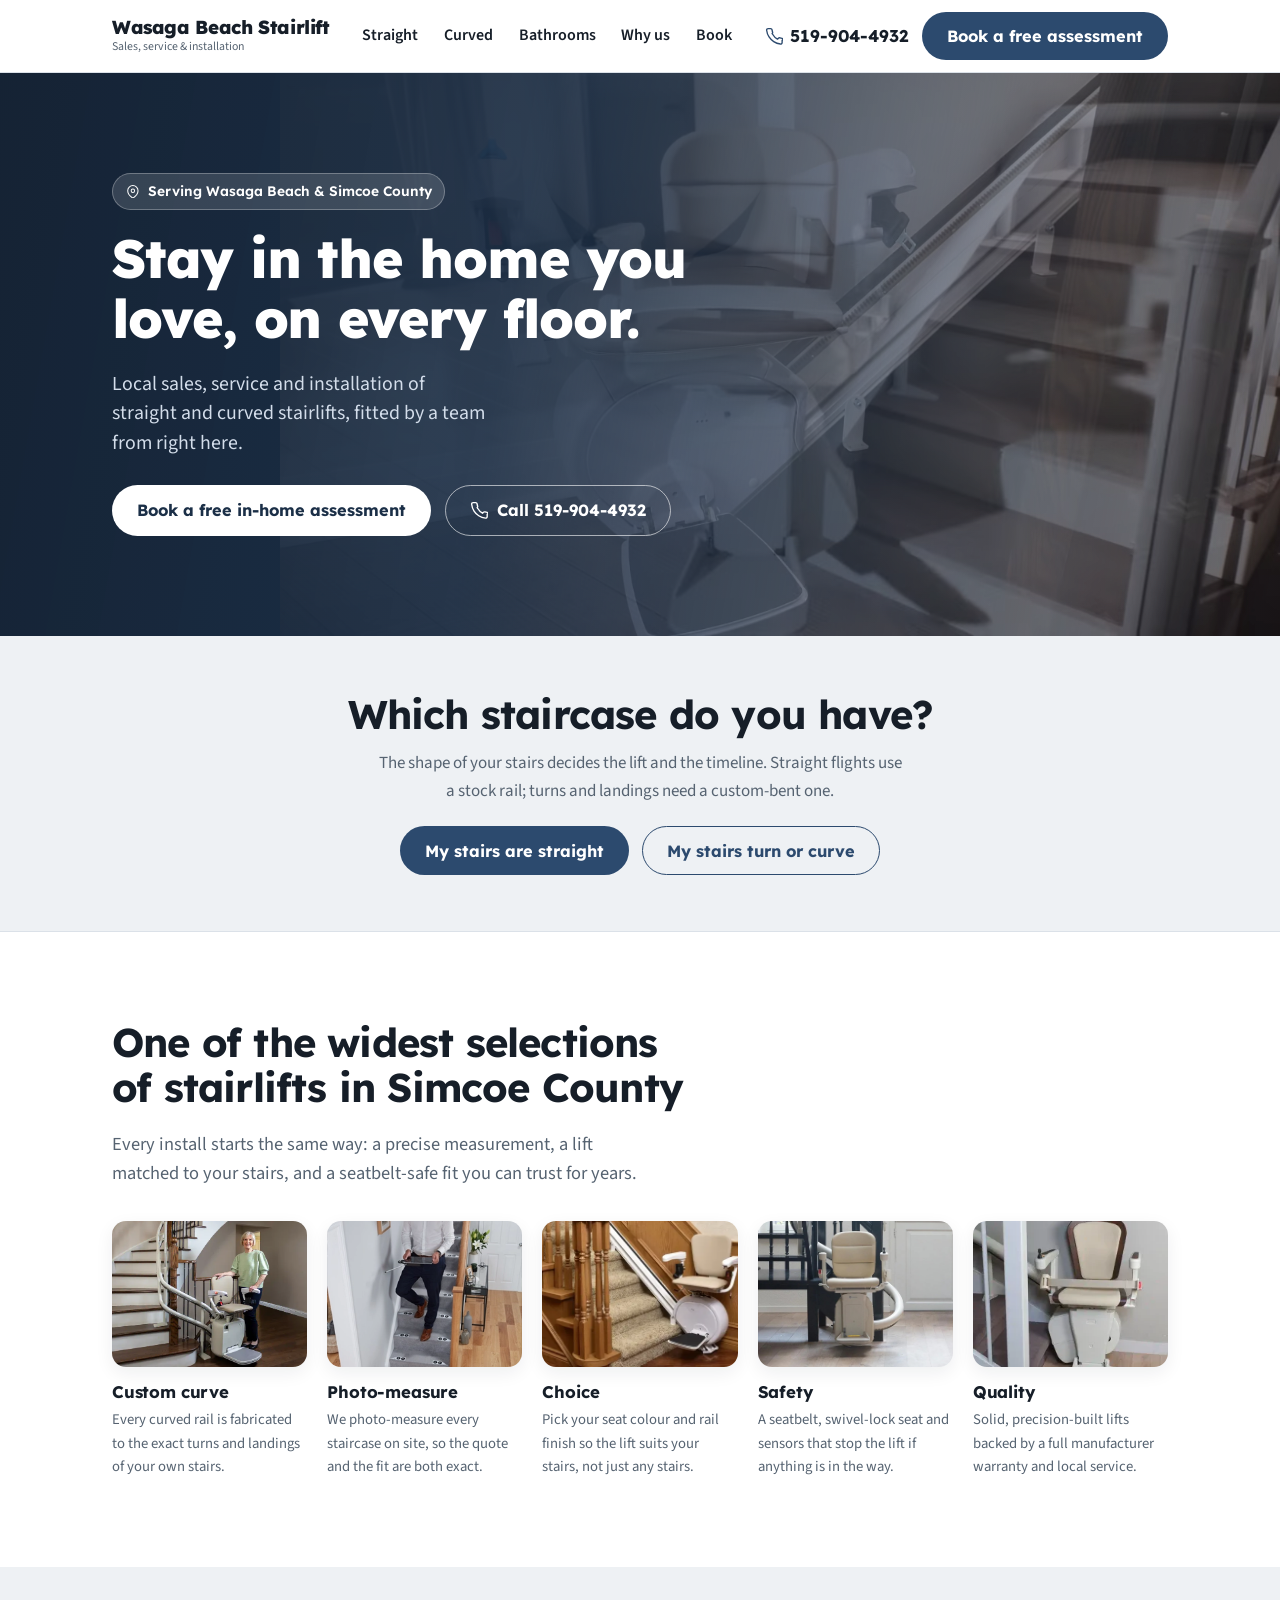
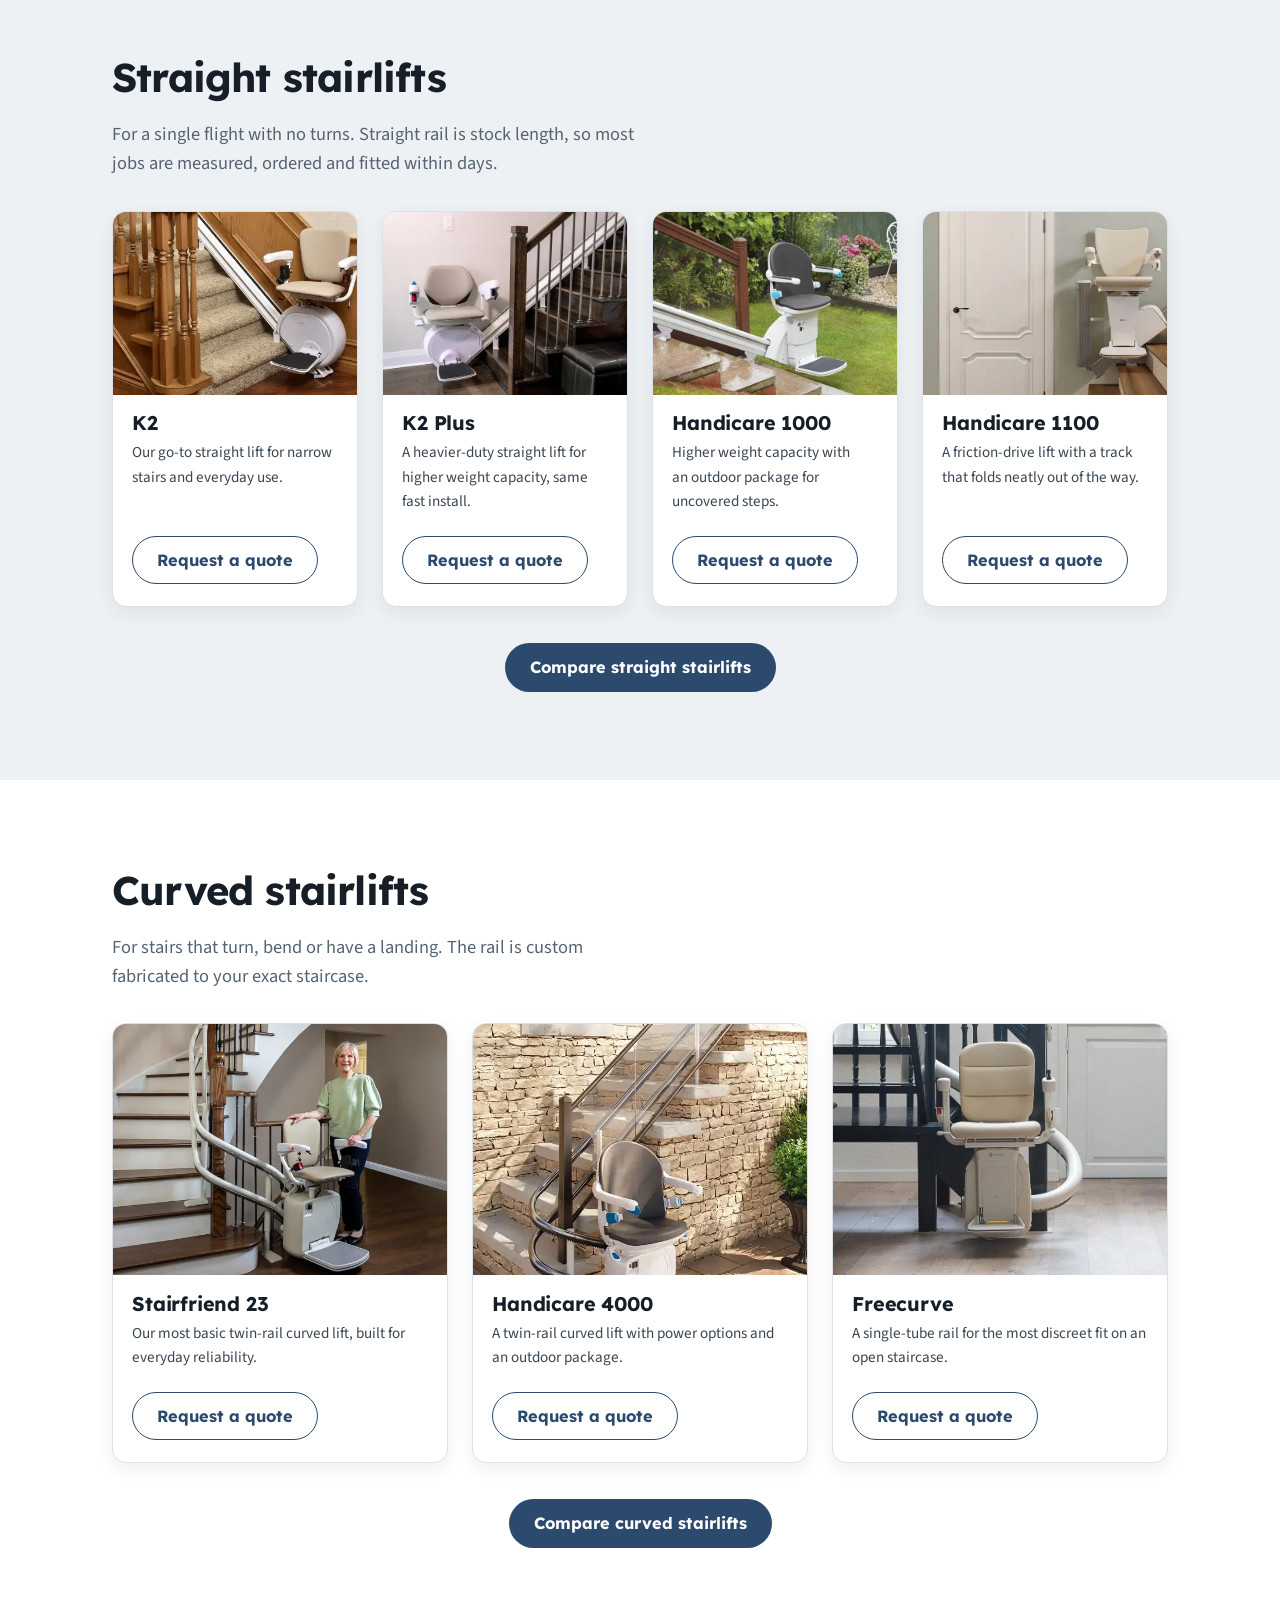
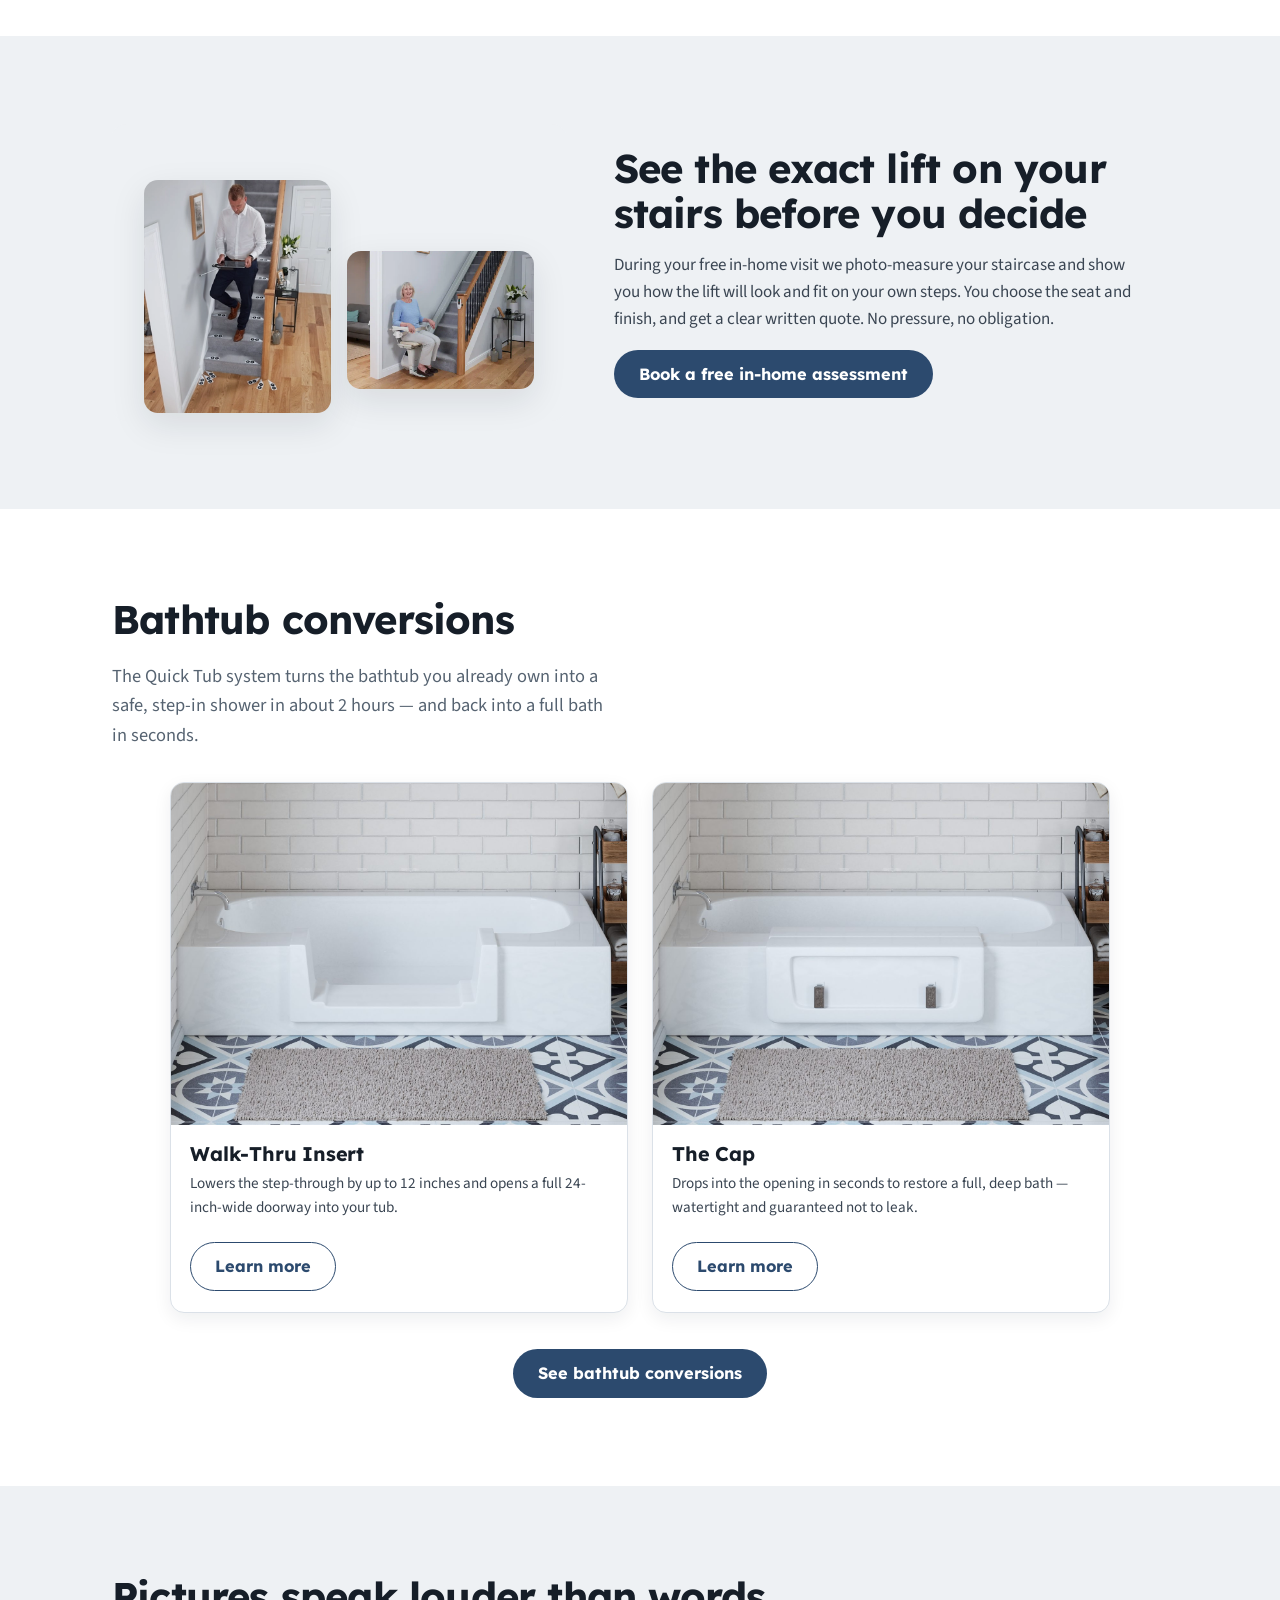
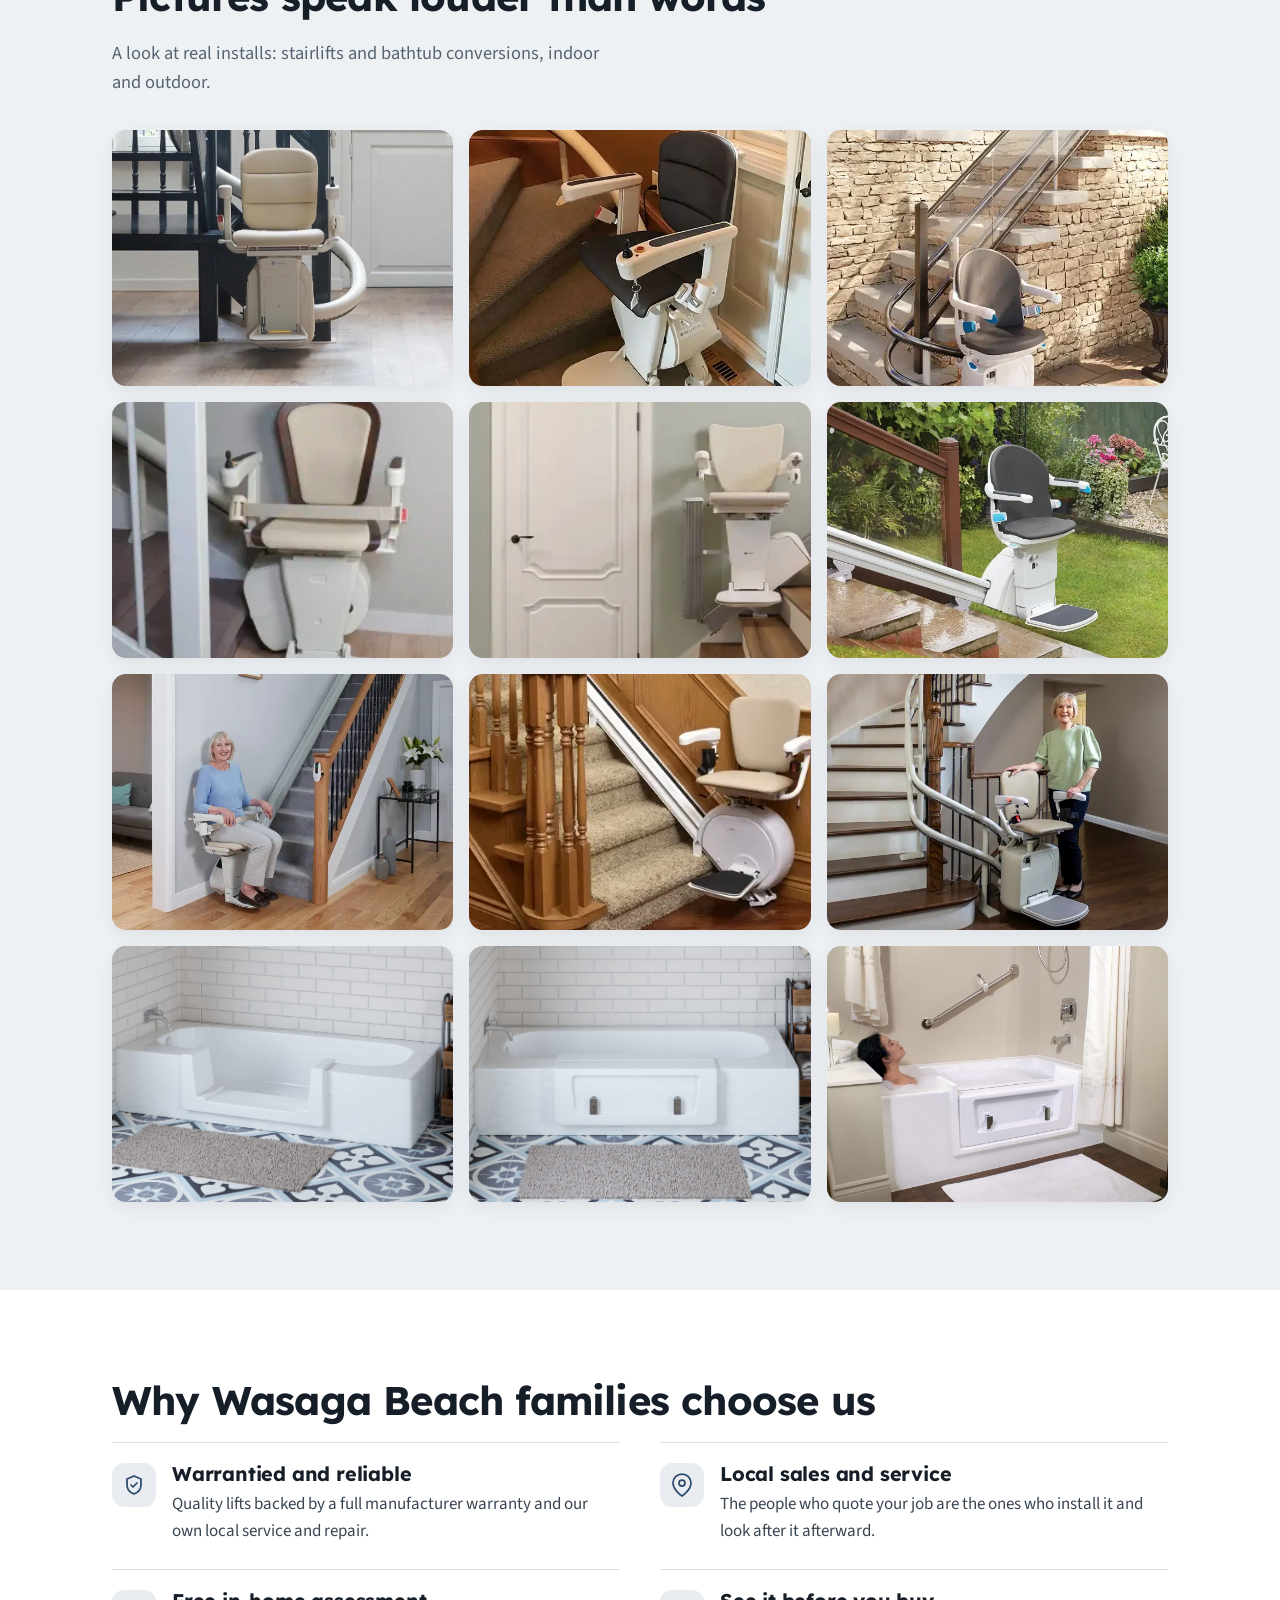
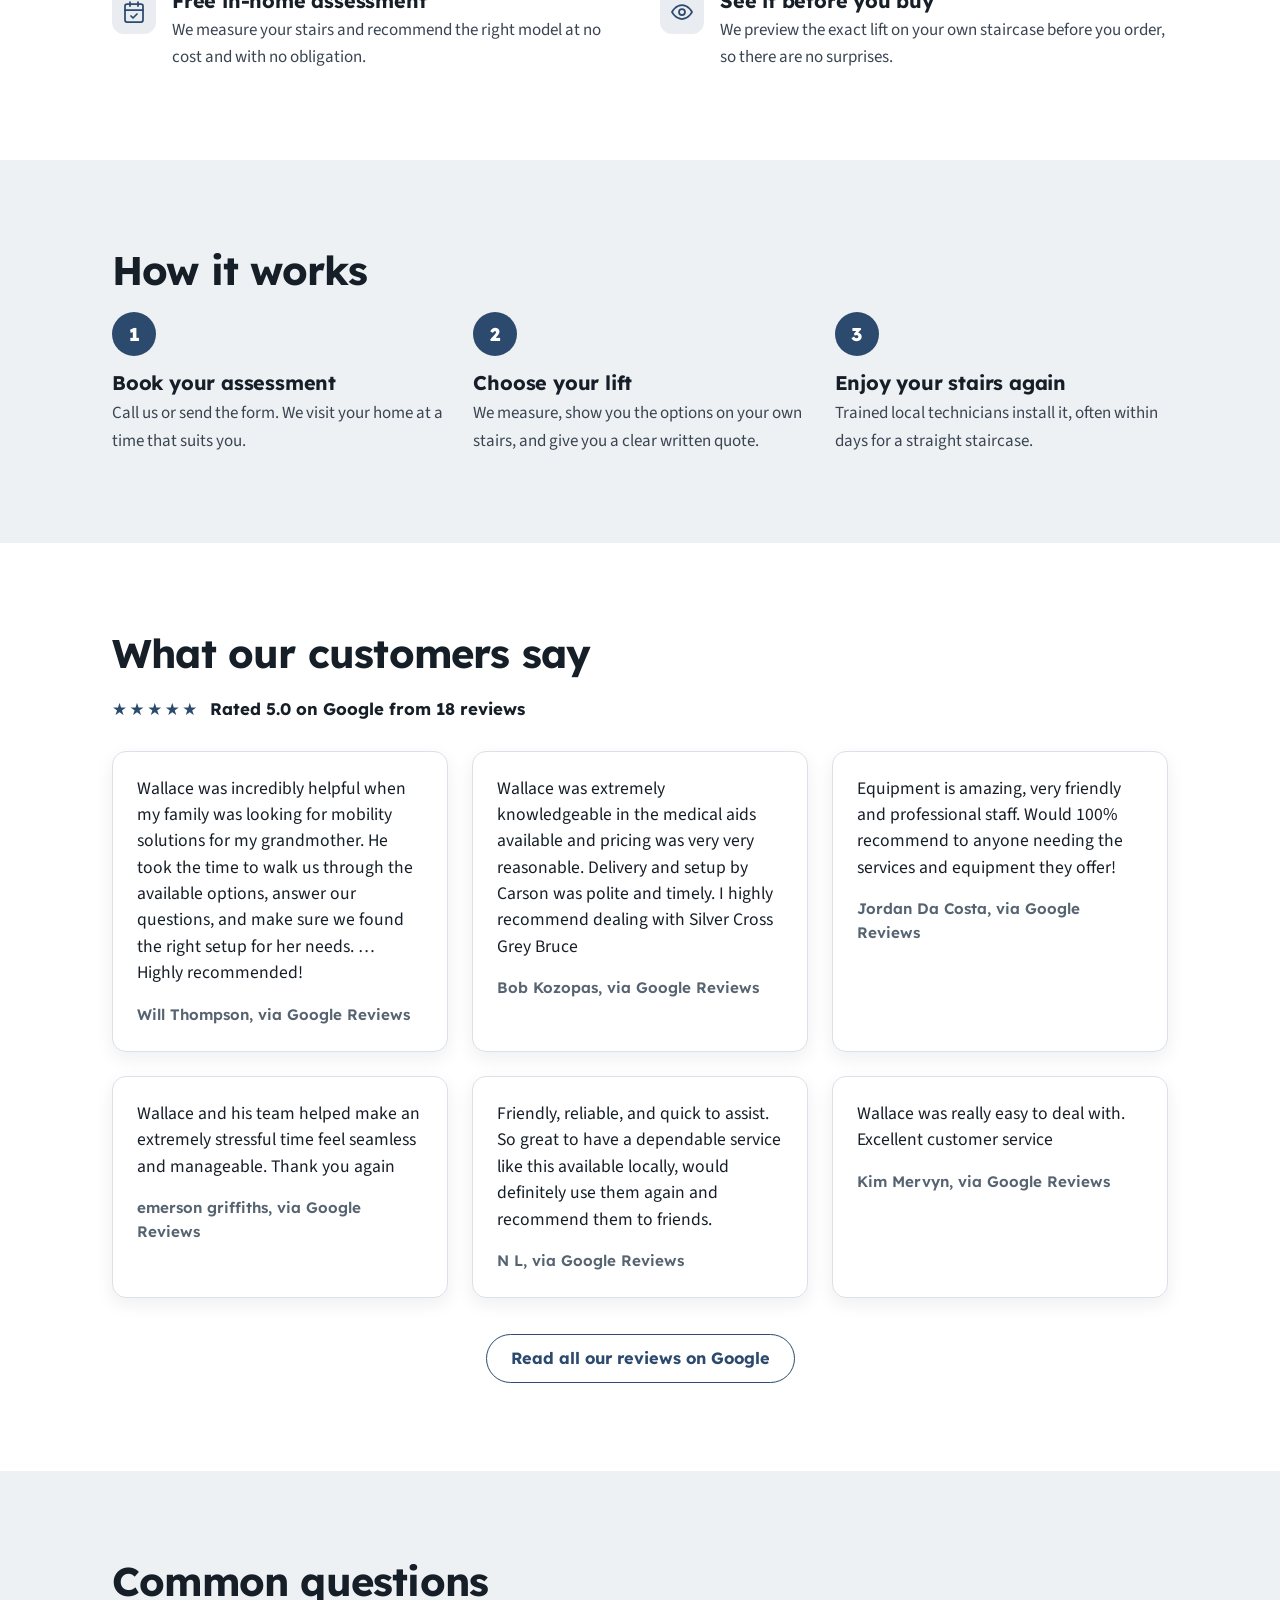
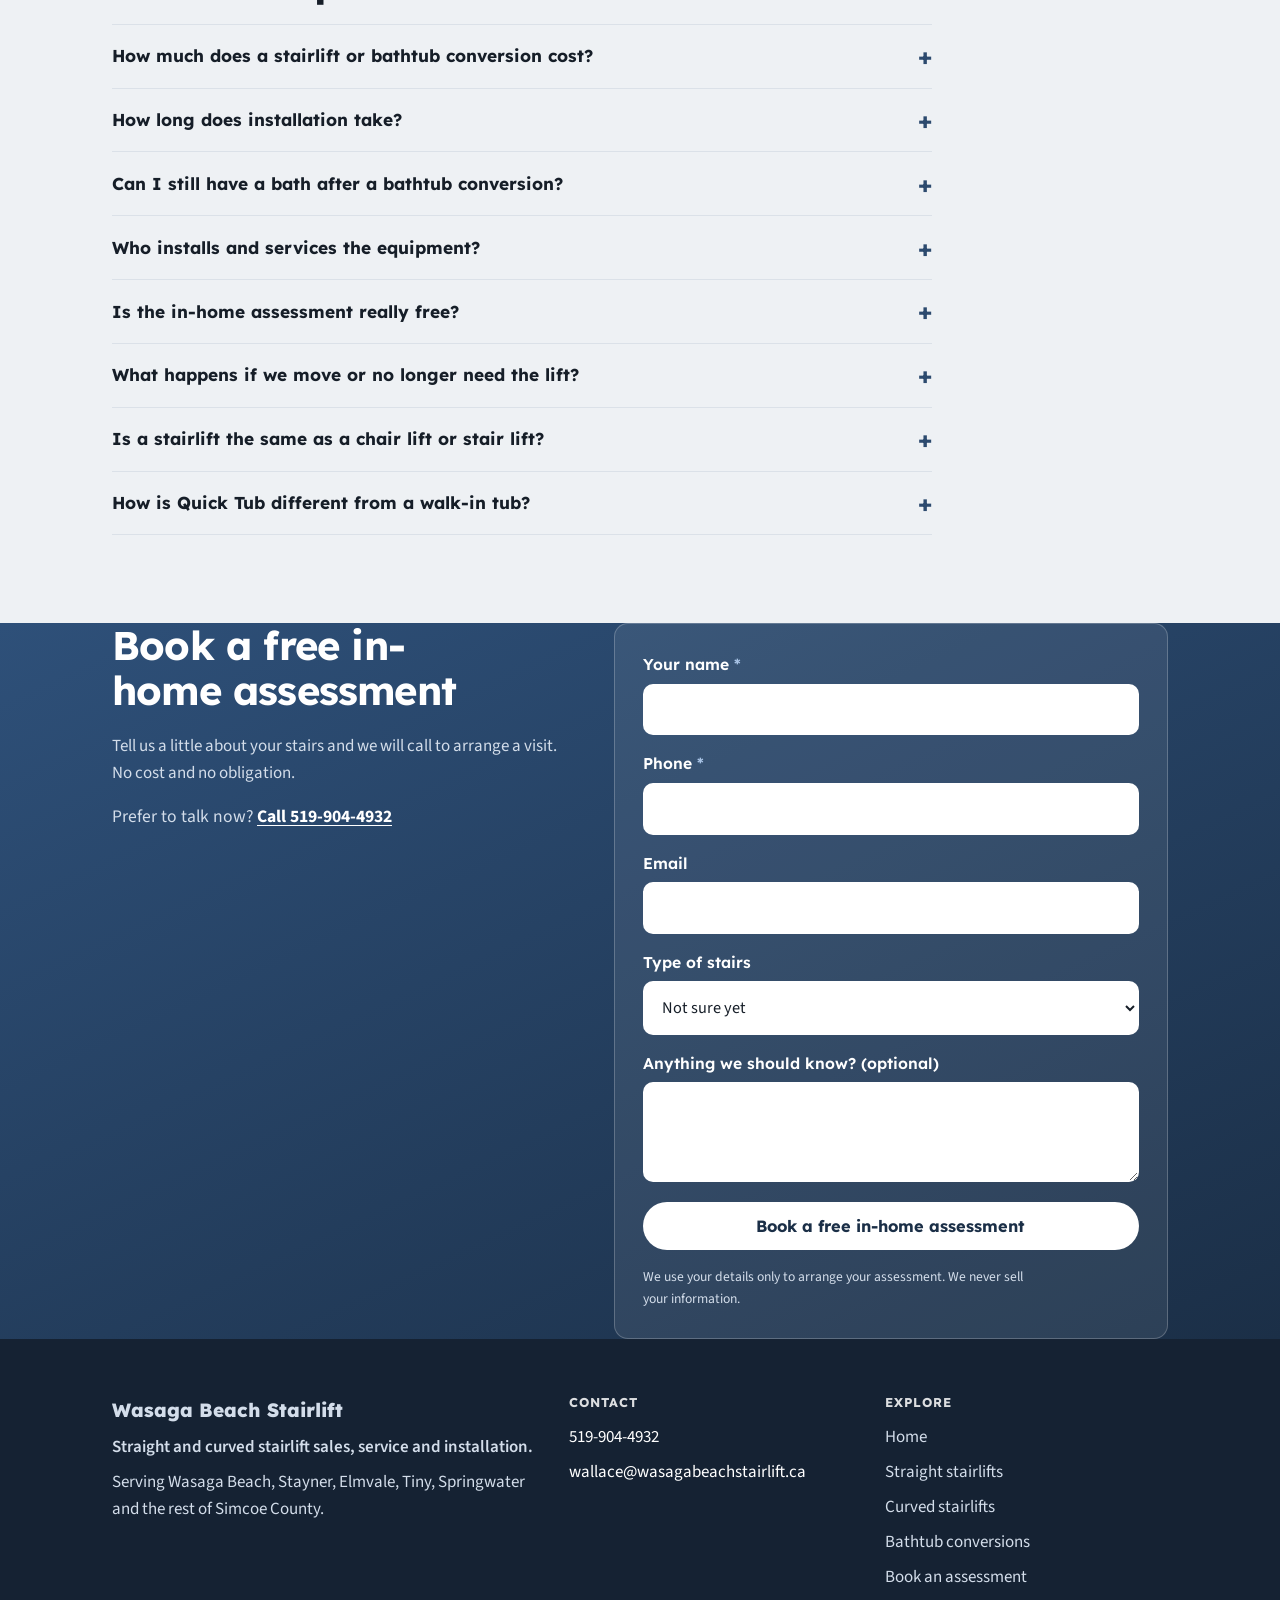
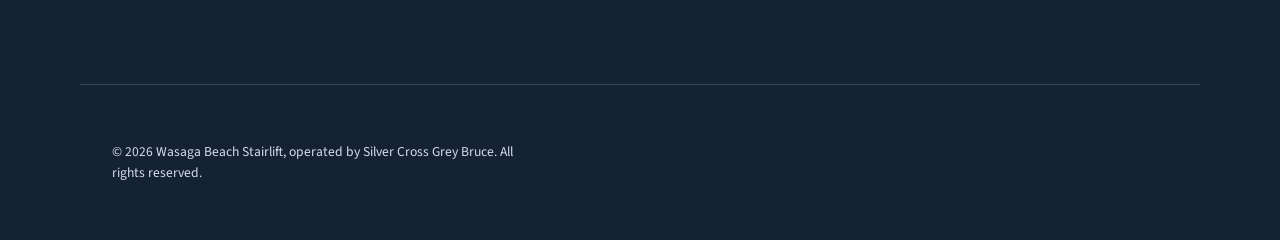
==== commit aa91aa9c: "Add files via upload" ====
--- a/index.html
+++ b/index.html
@@ -7,6 +7,9 @@
 <meta name="description" content="Straight and curved stairlifts and Quick Tub bathtub conversions, sold and installed locally in Wasaga Beach and Simcoe County. Free in-home assessment.">
 <meta name="theme-color" content="#1b2f47">
 <link rel="icon" type="image/svg+xml" href="favicon.svg">
+<link rel="icon" type="image/png" sizes="48x48" href="favicon-48.png">
+<link rel="icon" type="image/png" sizes="192x192" href="favicon-192.png">
+<link rel="apple-touch-icon" href="apple-touch-icon.png">
 <link rel="canonical" href="https://wasagabeachstairlift.ca/">
 <meta property="og:type" content="website">
 <meta property="og:site_name" content="Wasaga Beach Stairlift">
--- a/styles.css
+++ b/styles.css
@@ -245,6 +245,16 @@
 .hero-photo{position:relative;isolation:isolate;overflow:hidden;background:var(--accent-2)}
 .hero-photo .hero-bg{position:absolute;inset:0;width:100%;height:100%;object-fit:cover;object-position:72% center;z-index:0}
 video.hero-bg{pointer-events:none}
+/* Show the whole video frame (no crop), anchored right; navy fills the rest.
+   The left edge feathers into the navy so there is no visible seam. */
+.hero-photo video.hero-bg{
+  object-fit:contain;object-position:right center;
+  -webkit-mask-image:linear-gradient(90deg,transparent 0,#000 22%);
+  mask-image:linear-gradient(90deg,transparent 0,#000 22%);
+}
+@media (max-width:820px){
+  .hero-photo video.hero-bg{object-fit:cover;object-position:center;-webkit-mask-image:none;mask-image:none}
+}
 .hero-photo .scrim{position:absolute;inset:0;z-index:1;background:linear-gradient(100deg,rgba(21,34,51,.96) 0%,rgba(27,47,71,.88) 40%,rgba(27,47,71,.48) 72%,rgba(27,47,71,.08) 100%)}
 .hero-photo .wrap{position:relative;z-index:2}
 .hero-inner{max-width:600px;color:#fff;padding-block:clamp(3.5rem,9vw,6.25rem)}
@@ -366,6 +376,24 @@
 .faq p{margin:0 0 1.15rem;color:var(--body)}
 .faq summary:hover{color:var(--accent)}
 
+/* ===== v7: compact mobile — card grids become horizontal swipe rows ===== */
+@media (max-width:820px){
+  .section{padding-block:2.4rem}
+  .section-lead{margin-bottom:1.4rem}
+  .feature-grid,.product-grid,.product-grid--2,.product-grid--3,.gallery-grid,.quote-grid{
+    display:flex;overflow-x:auto;gap:.9rem;
+    scroll-snap-type:x mandatory;-webkit-overflow-scrolling:touch;
+    scrollbar-width:thin;padding-bottom:.6rem;margin-top:1.25rem;
+  }
+  .feature-card,.product-card,.quote{flex:0 0 76%;scroll-snap-align:start}
+  .feature-card{flex-basis:62%}
+  .gallery-grid img{flex:0 0 72%;width:72%;scroll-snap-align:start}
+  /* assessment-band photos: side by side instead of stacked */
+  .split-media--gallery{grid-template-columns:1fr 1fr}
+  .split-media--gallery img:first-child{display:block}
+  .section-cta{margin-top:1.4rem}
+}
+
 /* Power options: one compact row so it reads differently from the why-grid */
 .power-grid{grid-template-columns:repeat(4,1fr);gap:1.5rem}
 .power-grid .why-item{flex-direction:column;gap:.75rem}
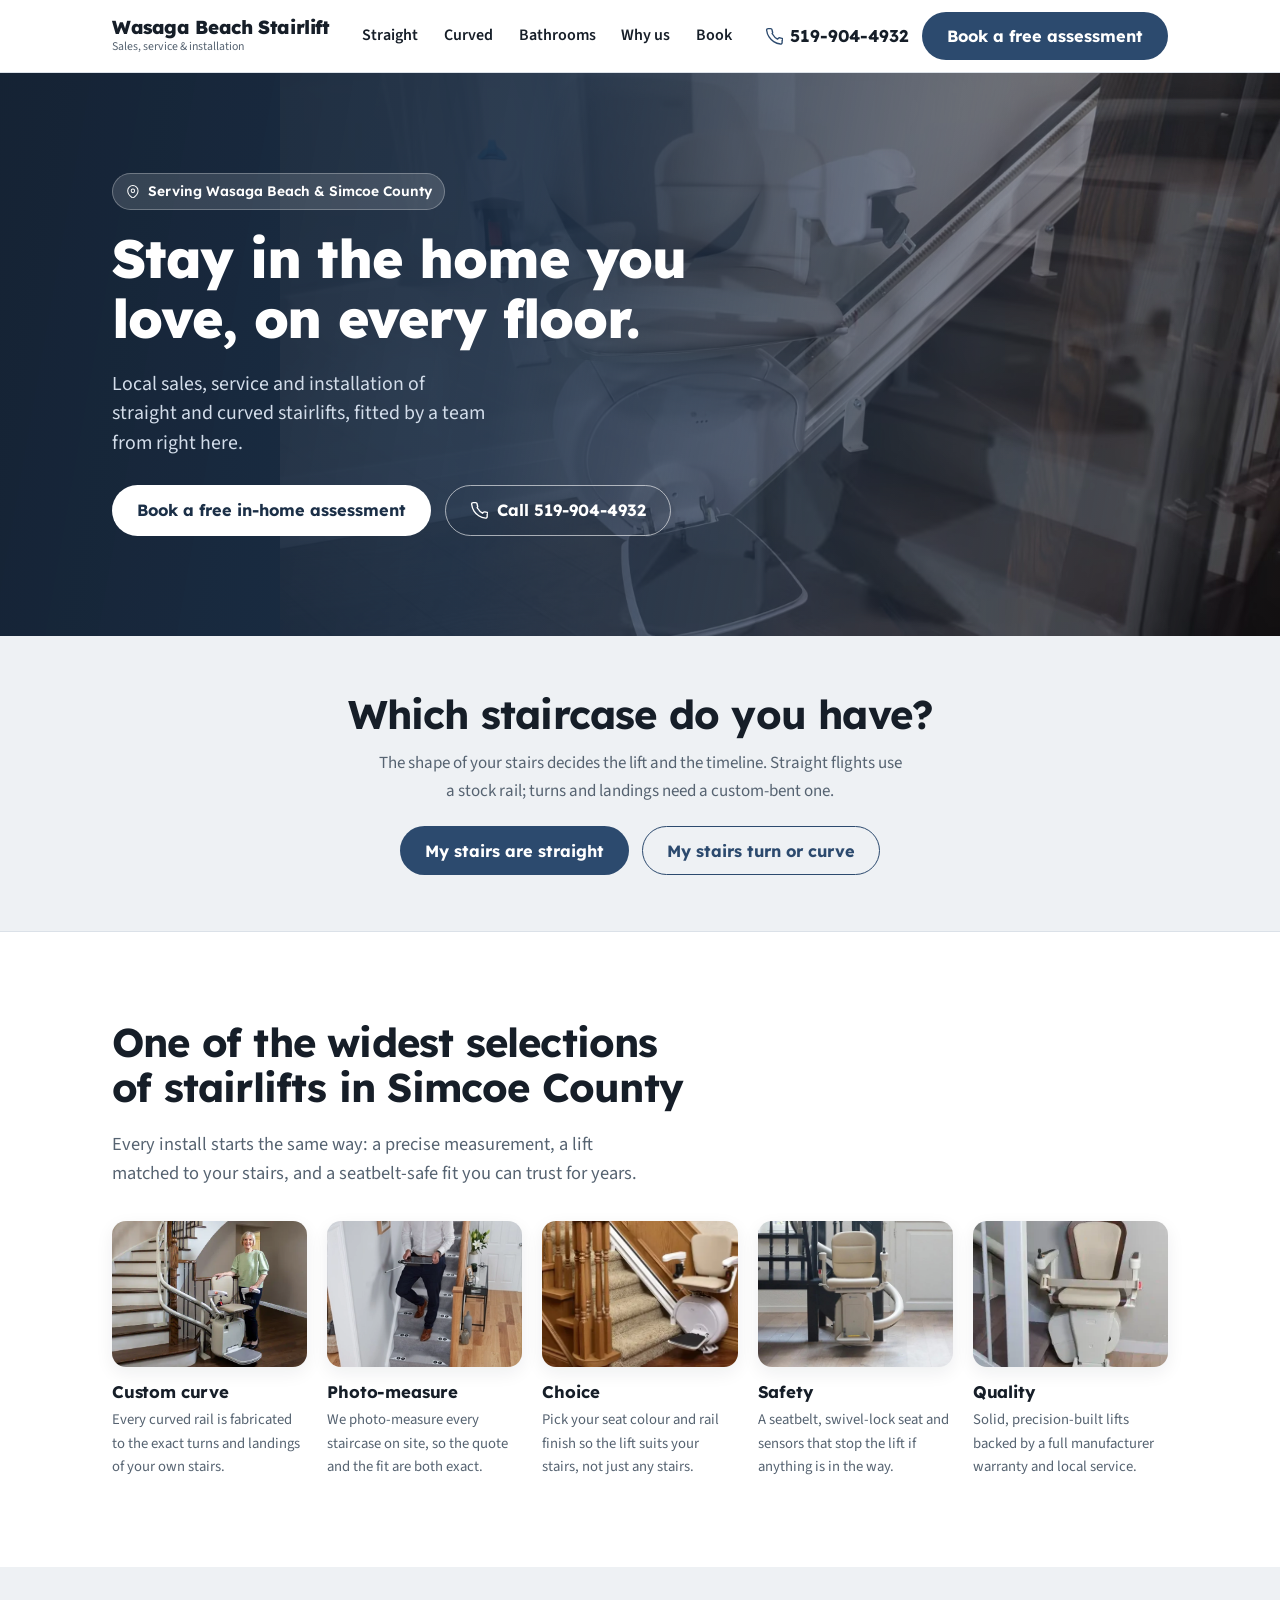
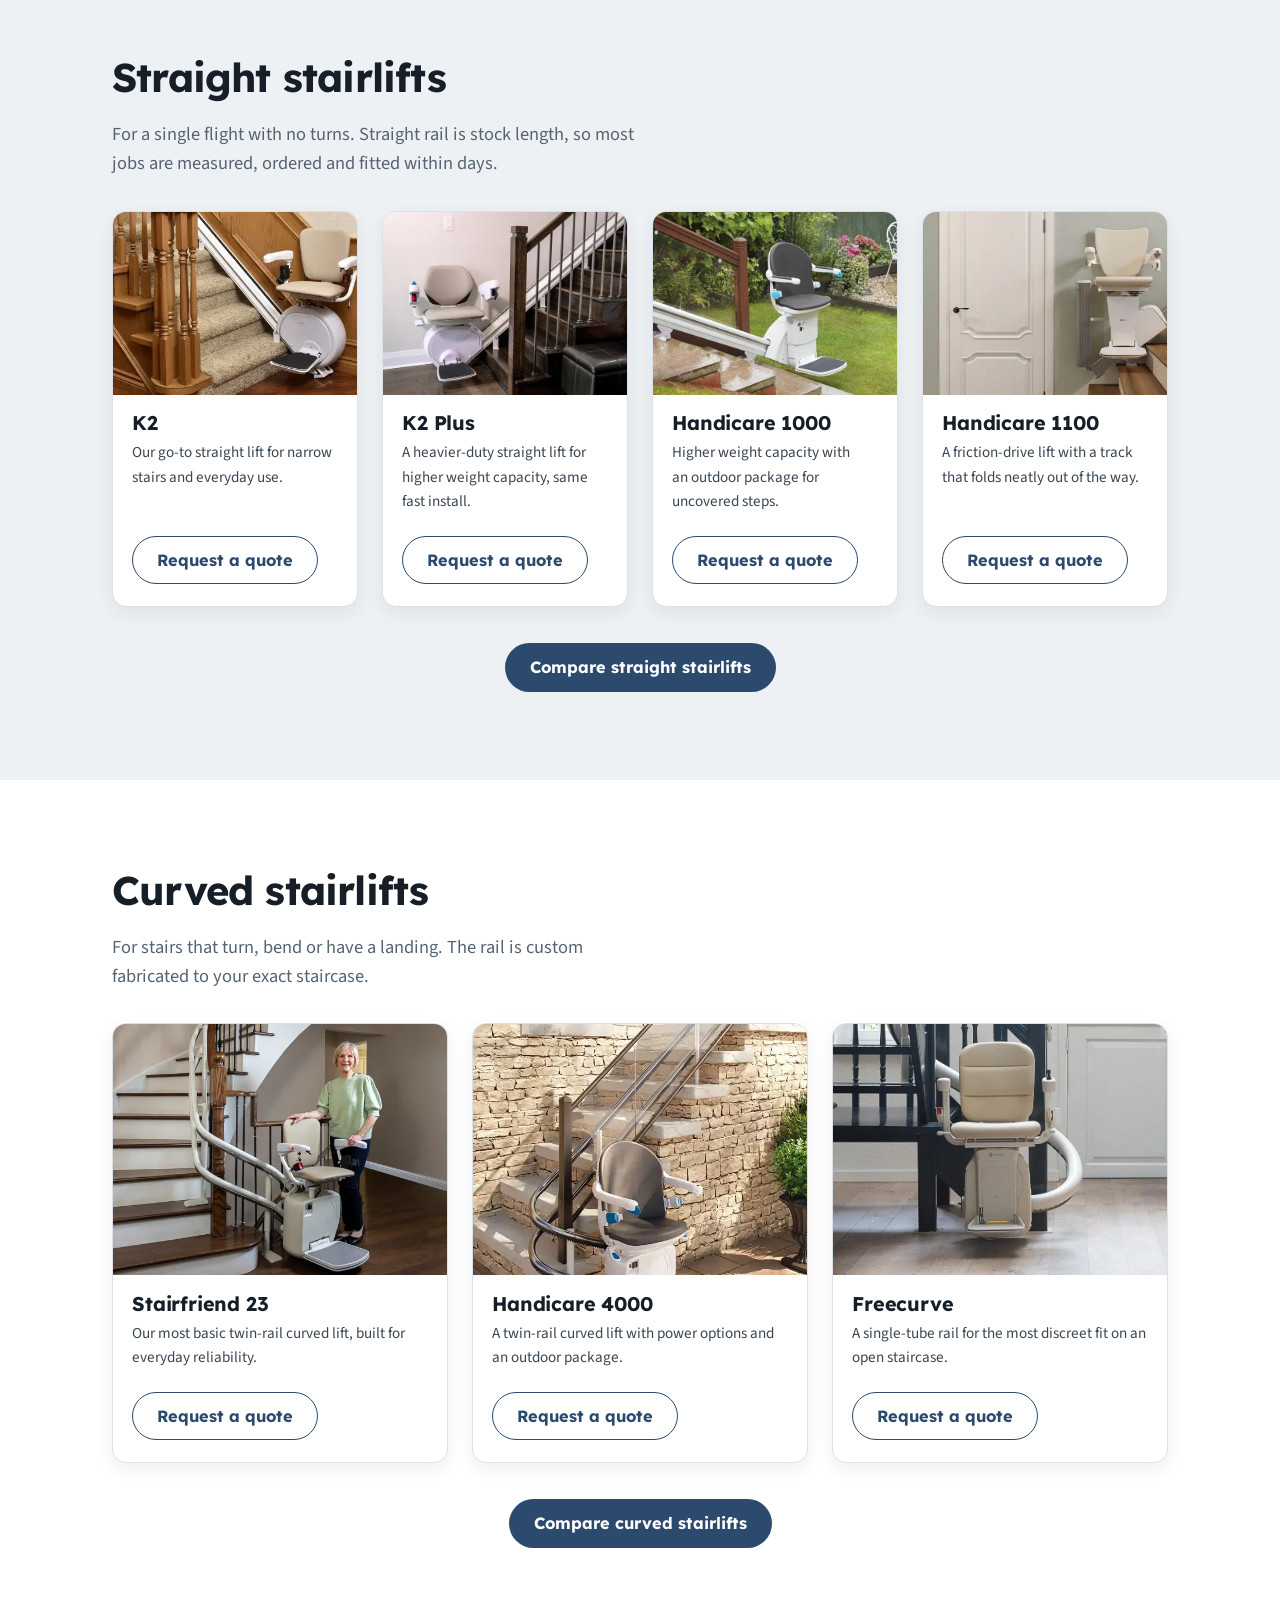
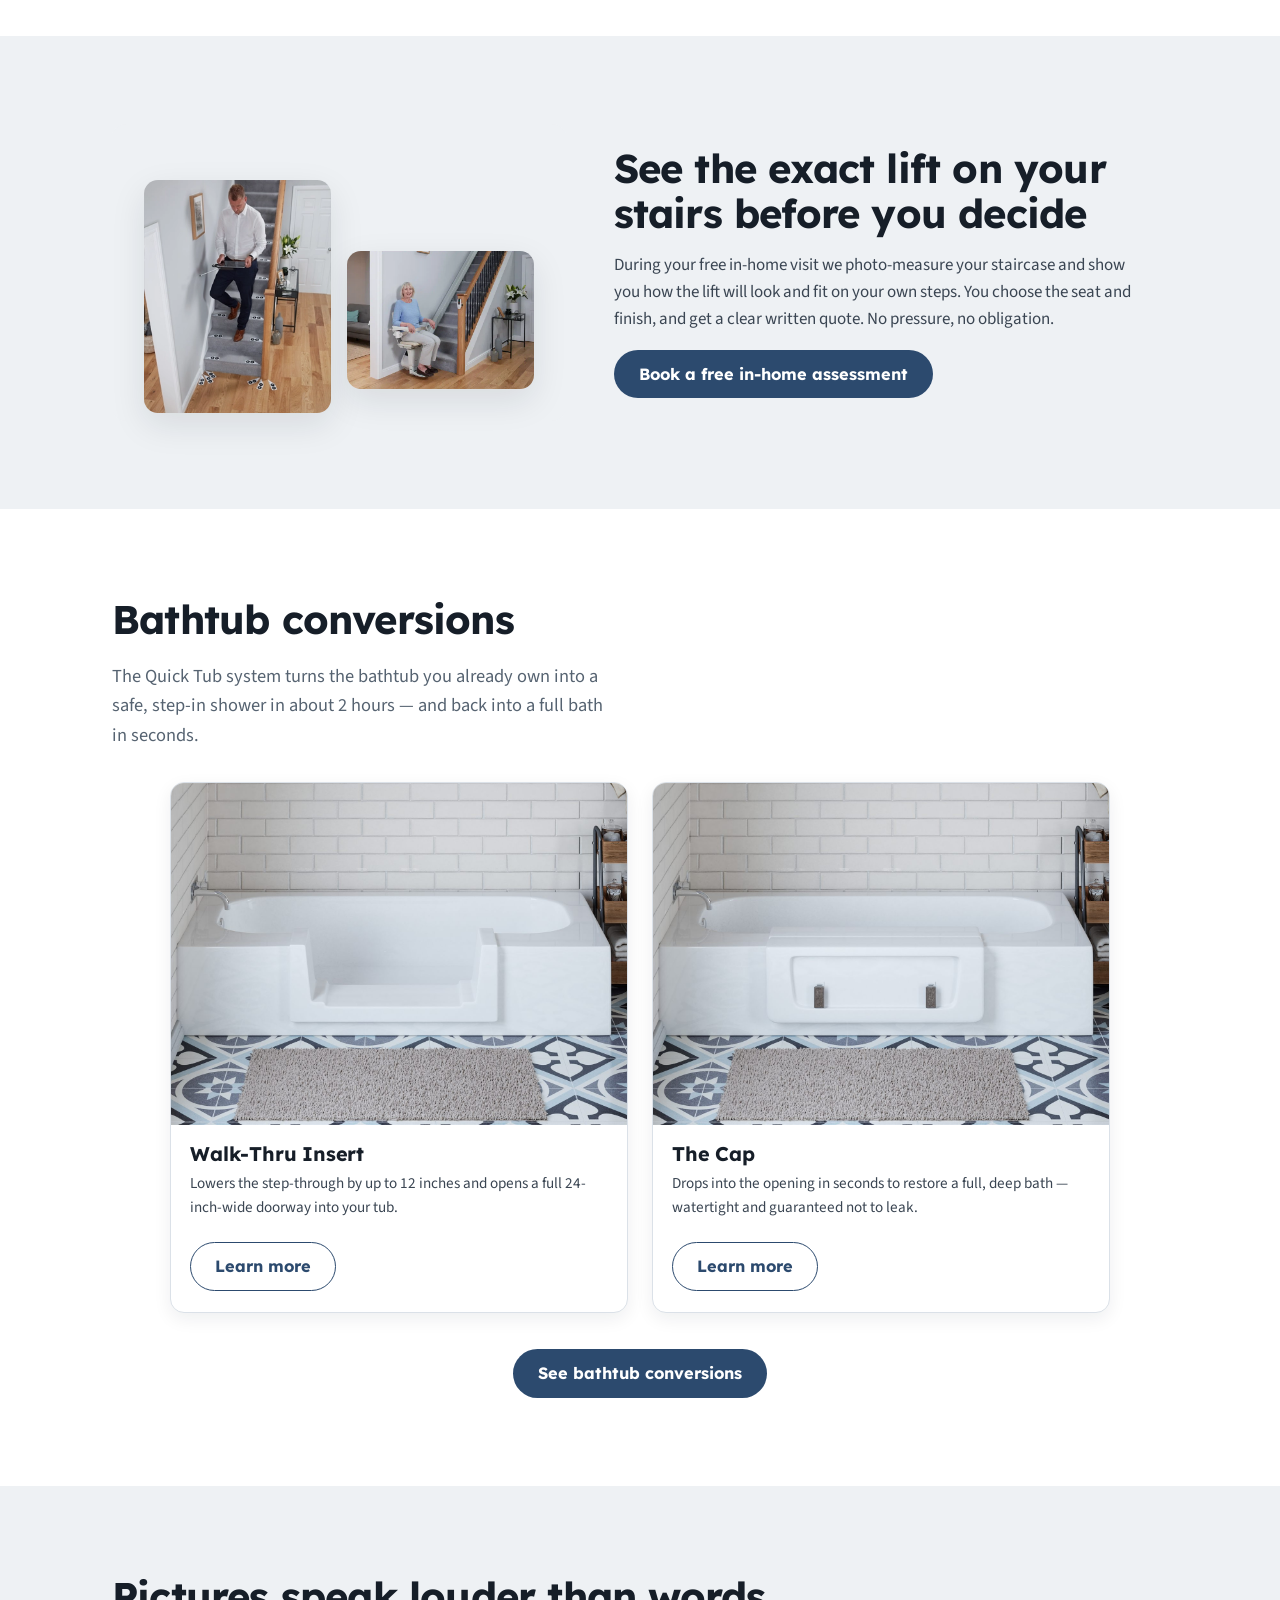
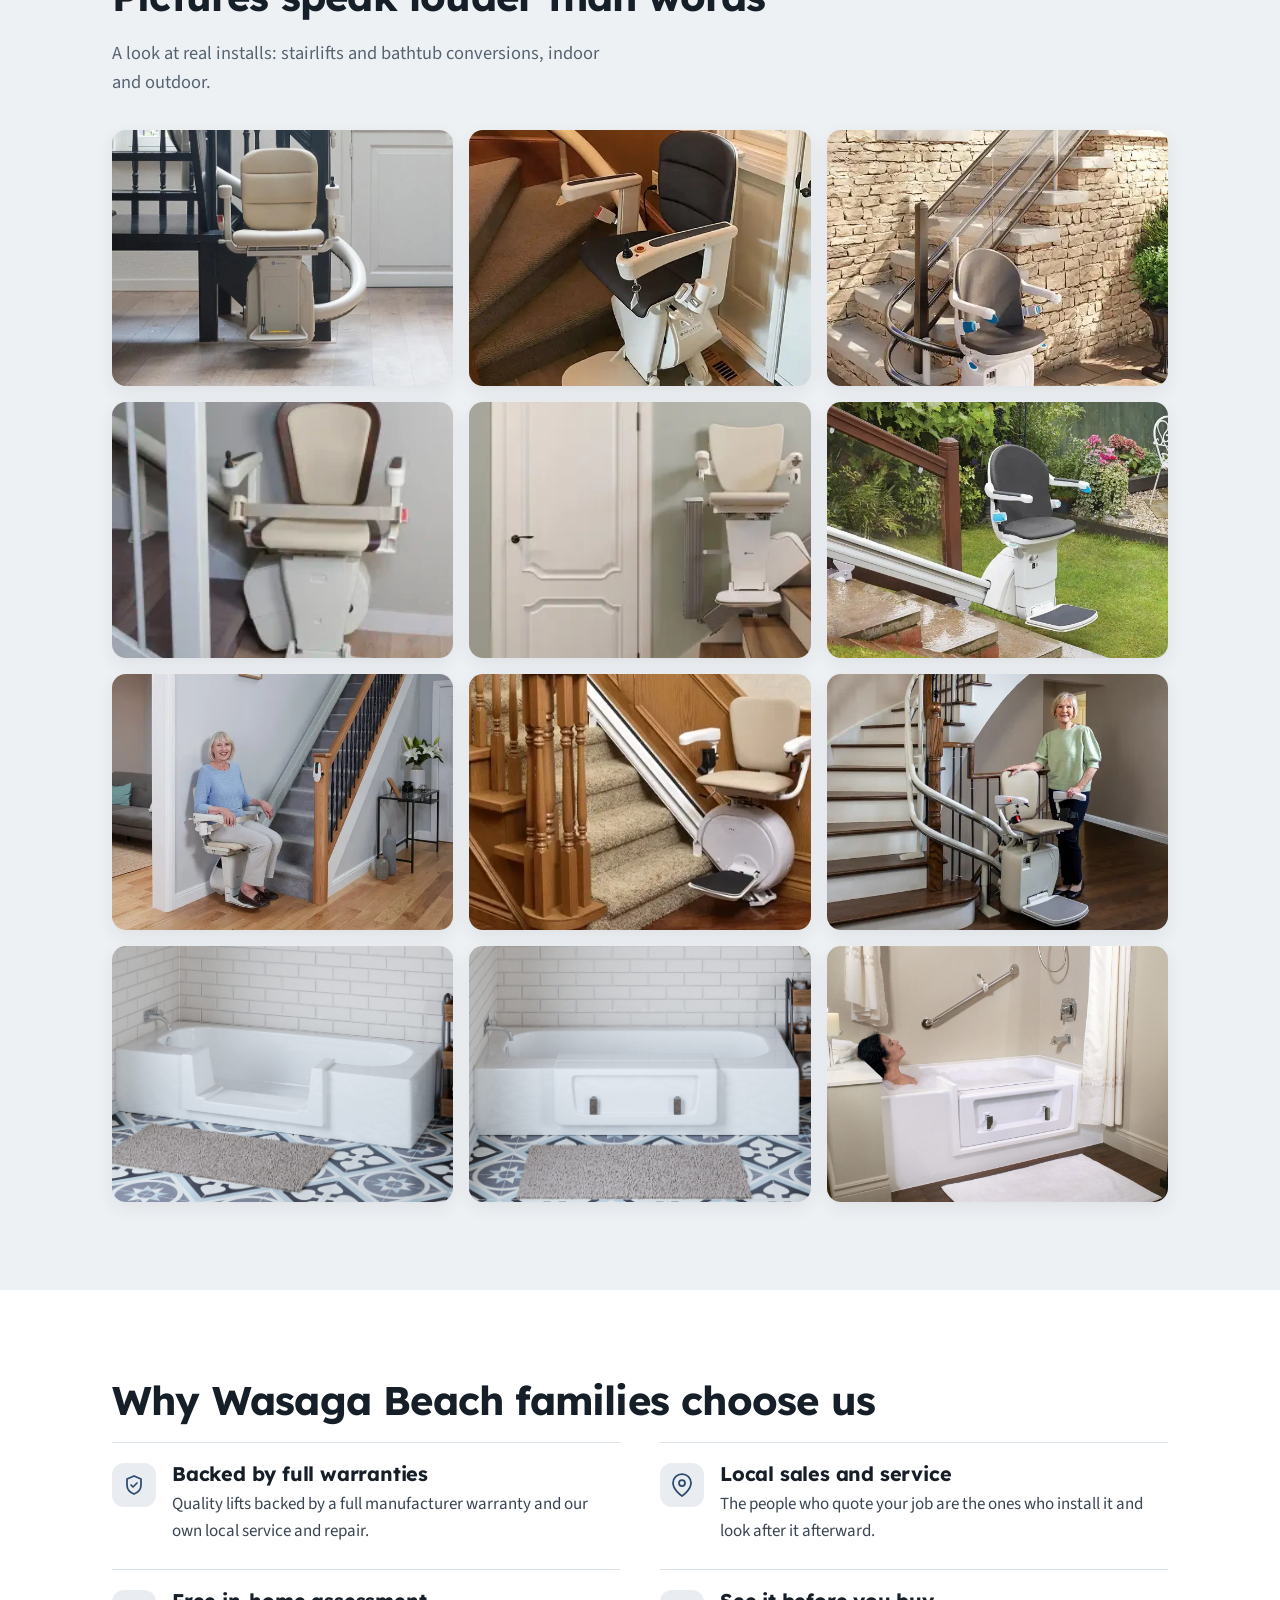
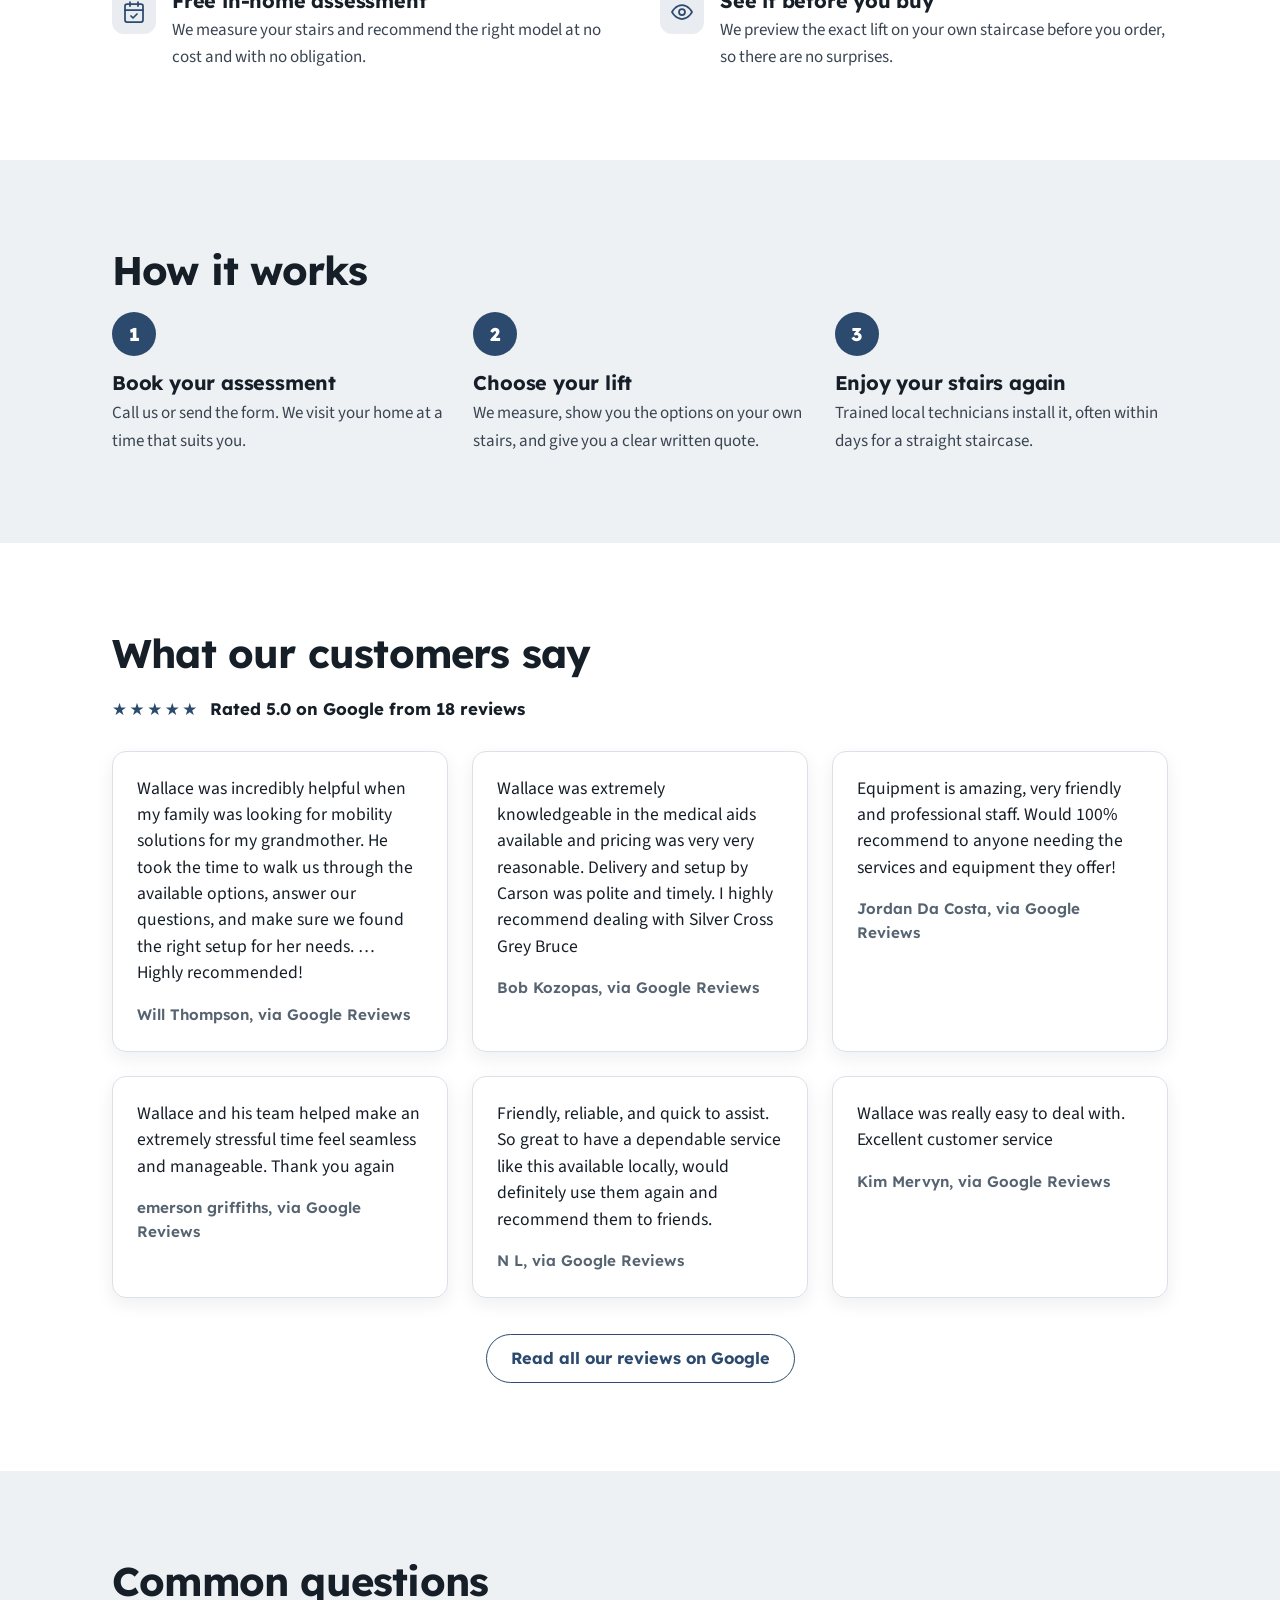
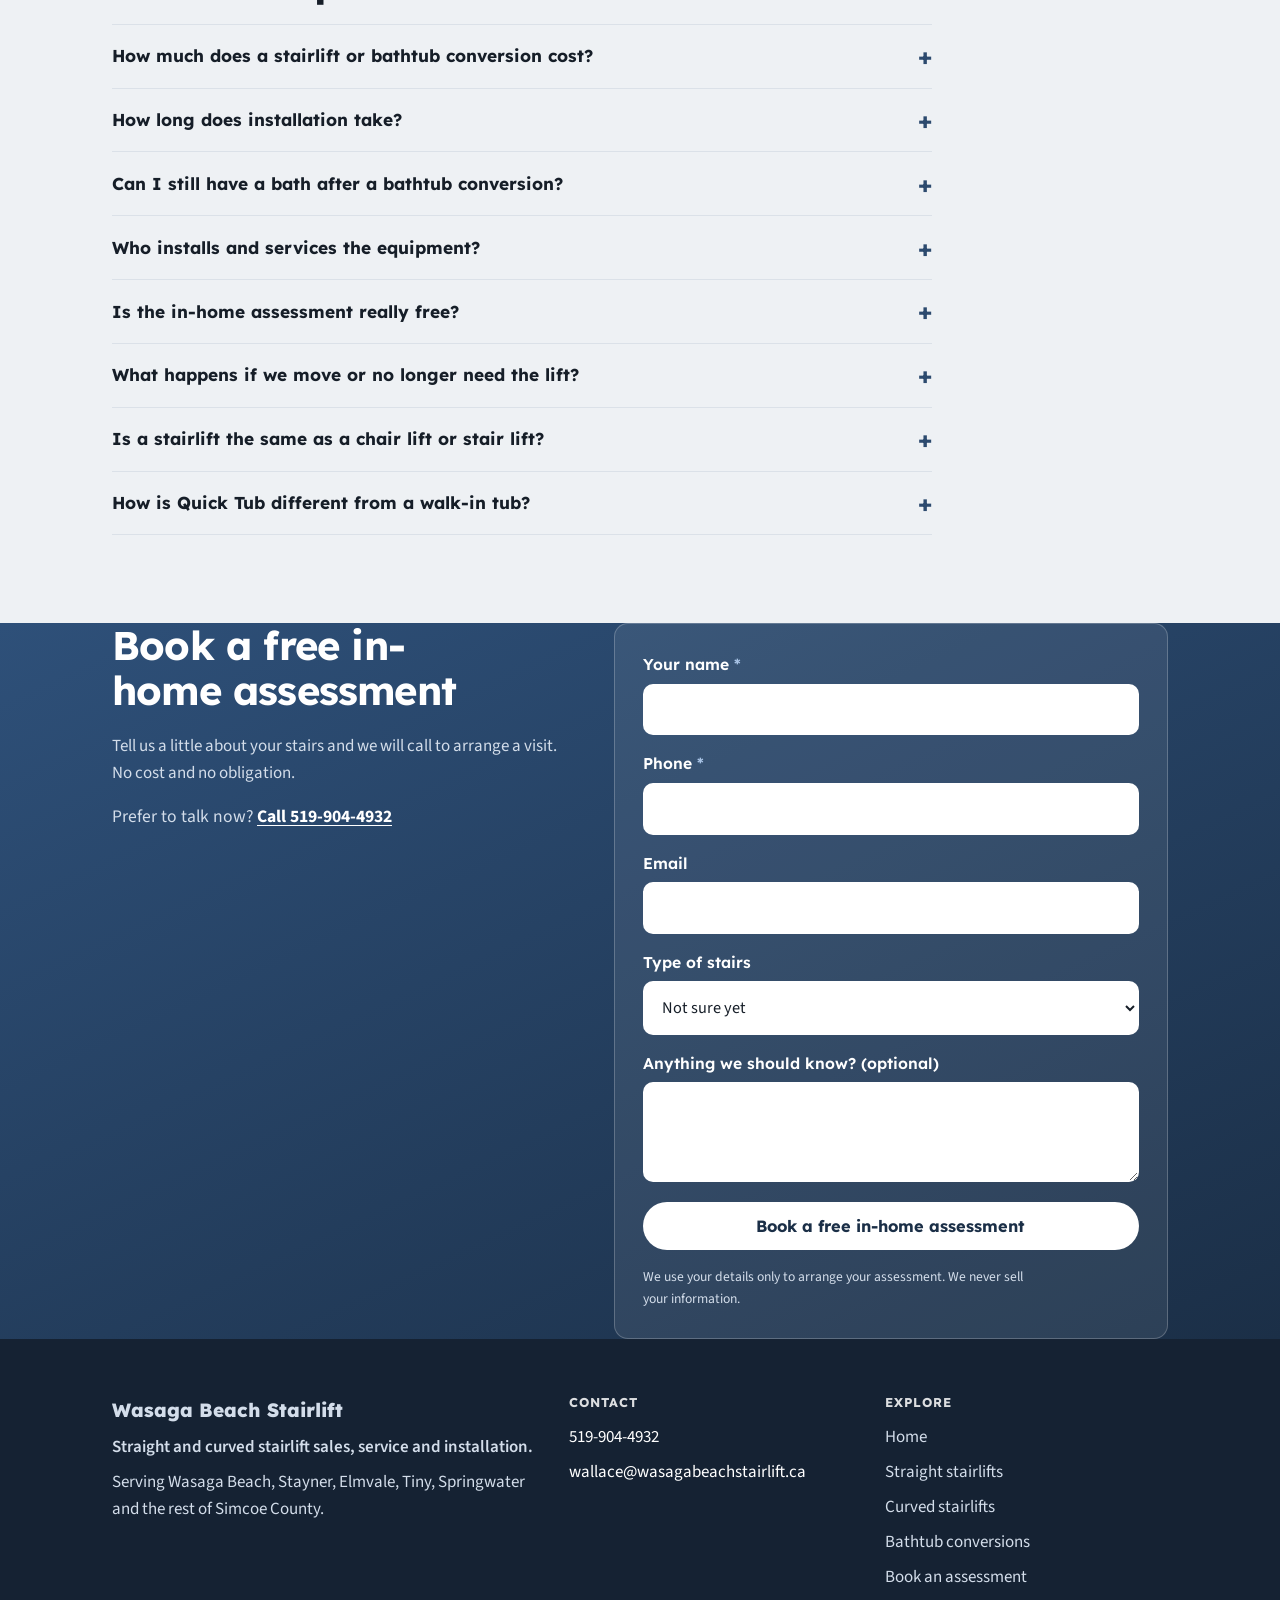
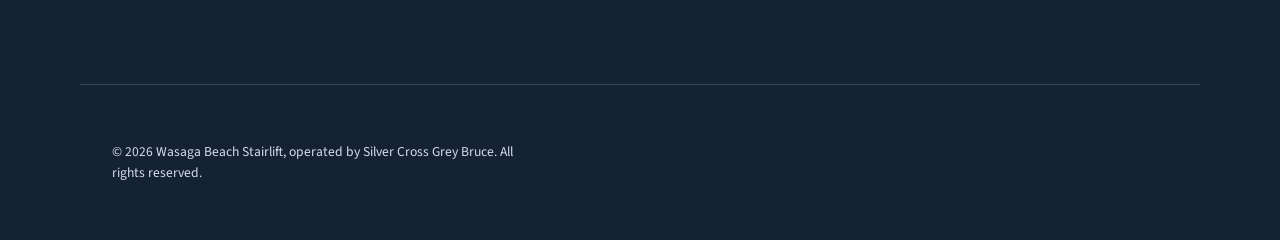
==== commit 6d238e4a: "Add files via upload" ====
--- a/index.html
+++ b/index.html
@@ -292,7 +292,7 @@
       <div class="why-grid">
         <div class="why-item">
           <span class="why-ic"><svg viewBox="0 0 24 24" fill="none" stroke="currentColor" stroke-width="1.75" stroke-linecap="round" stroke-linejoin="round" aria-hidden="true"><path d="M12 3l7 3v6c0 4.5-3 7.5-7 9-4-1.5-7-4.5-7-9V6l7-3Z"/><path d="M9 12l2 2 4-4"/></svg></span>
-          <div><h3>Warrantied and reliable</h3><p>Quality lifts backed by a full manufacturer warranty and our own local service and repair.</p></div>
+          <div><h3>Backed by full warranties</h3><p>Quality lifts backed by a full manufacturer warranty and our own local service and repair.</p></div>
         </div>
         <div class="why-item">
           <span class="why-ic"><svg viewBox="0 0 24 24" fill="none" stroke="currentColor" stroke-width="1.75" stroke-linecap="round" stroke-linejoin="round" aria-hidden="true"><path d="M21 10c0 7-9 13-9 13s-9-6-9-13a9 9 0 0 1 18 0Z"/><circle cx="12" cy="10" r="3"/></svg></span>
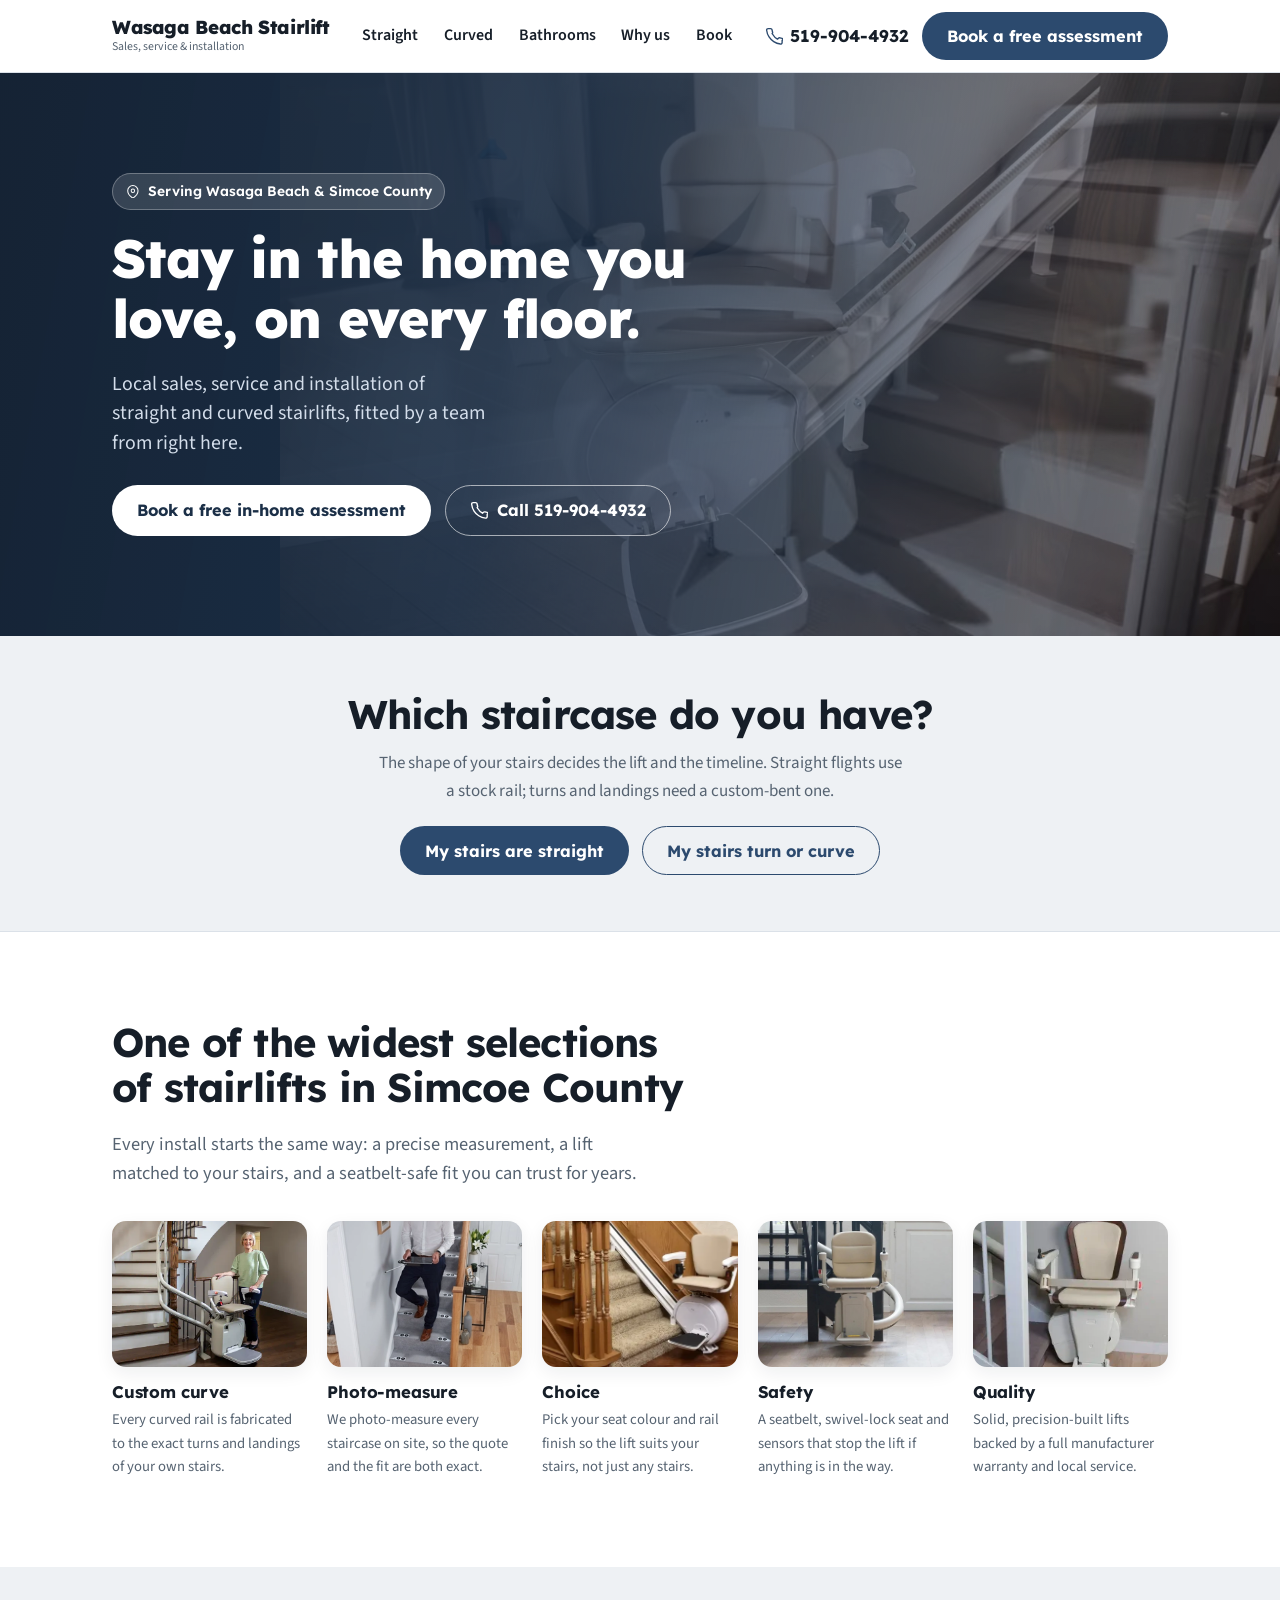
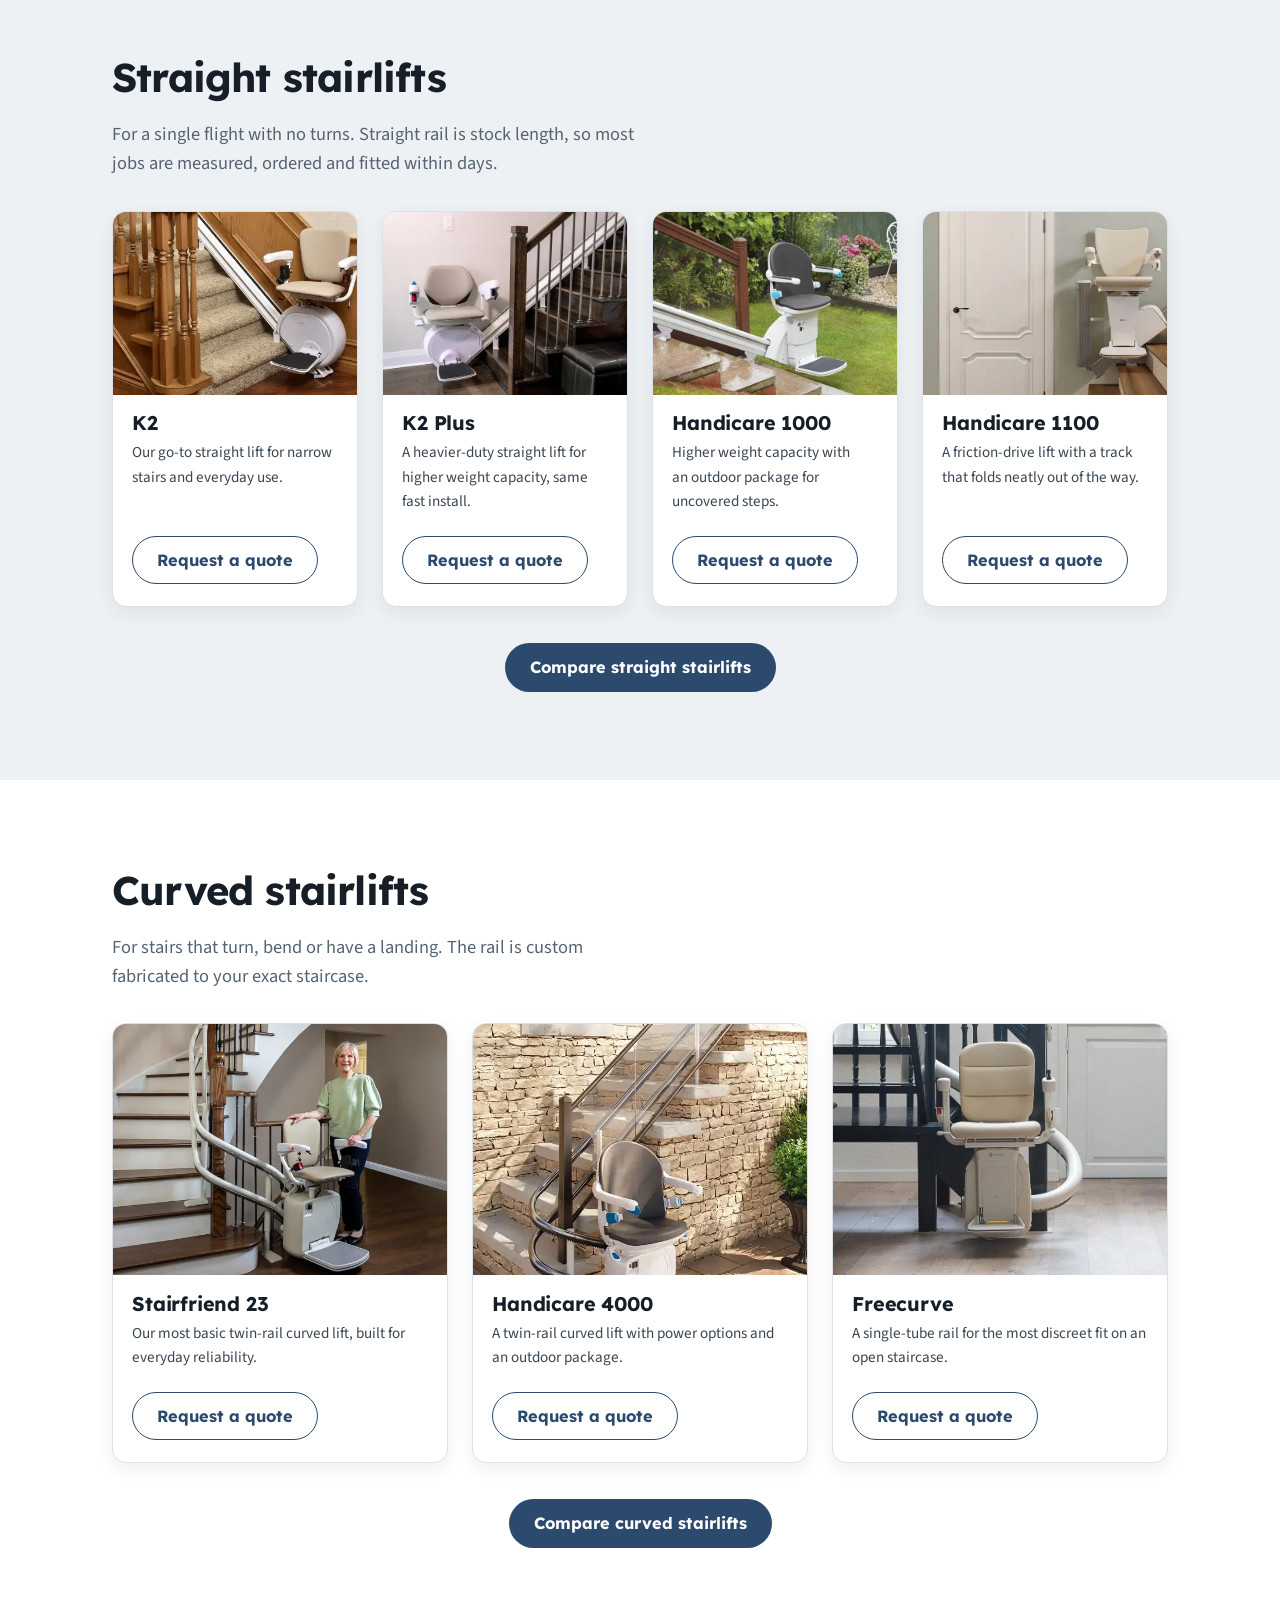
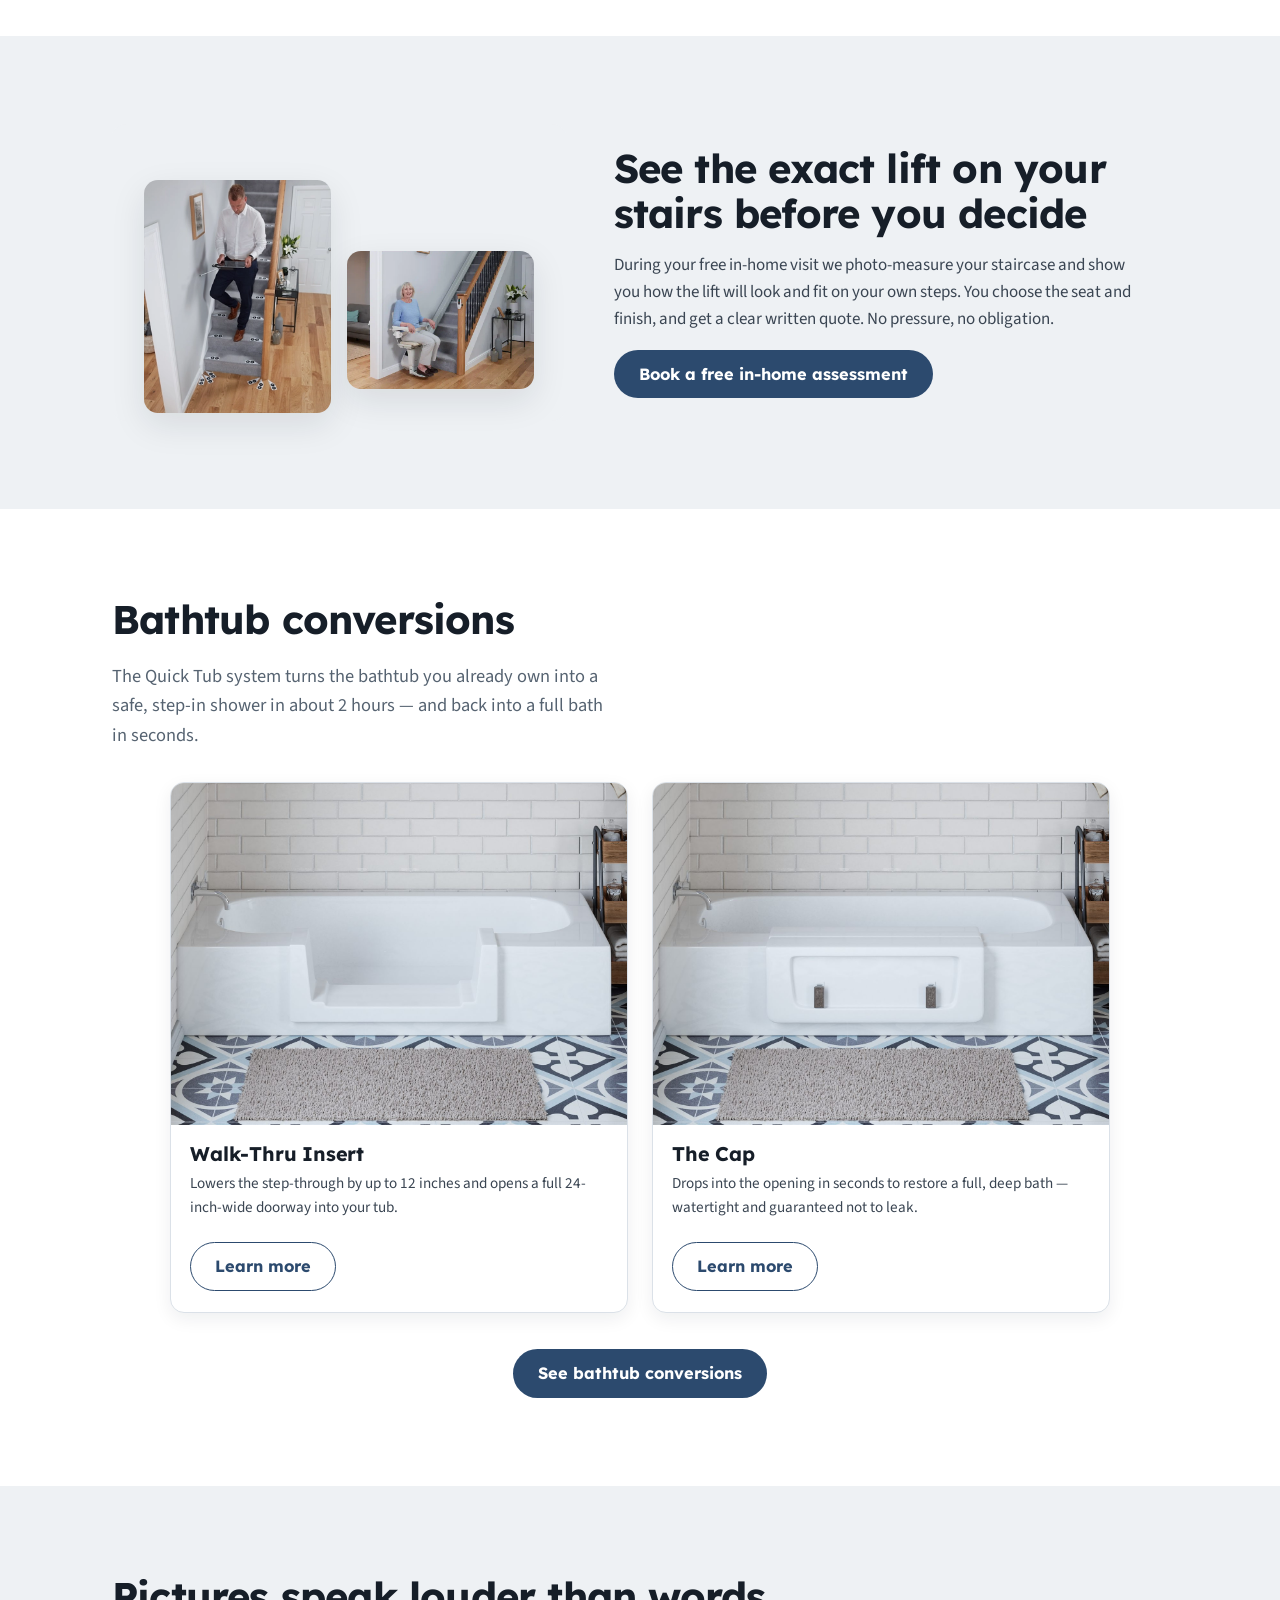
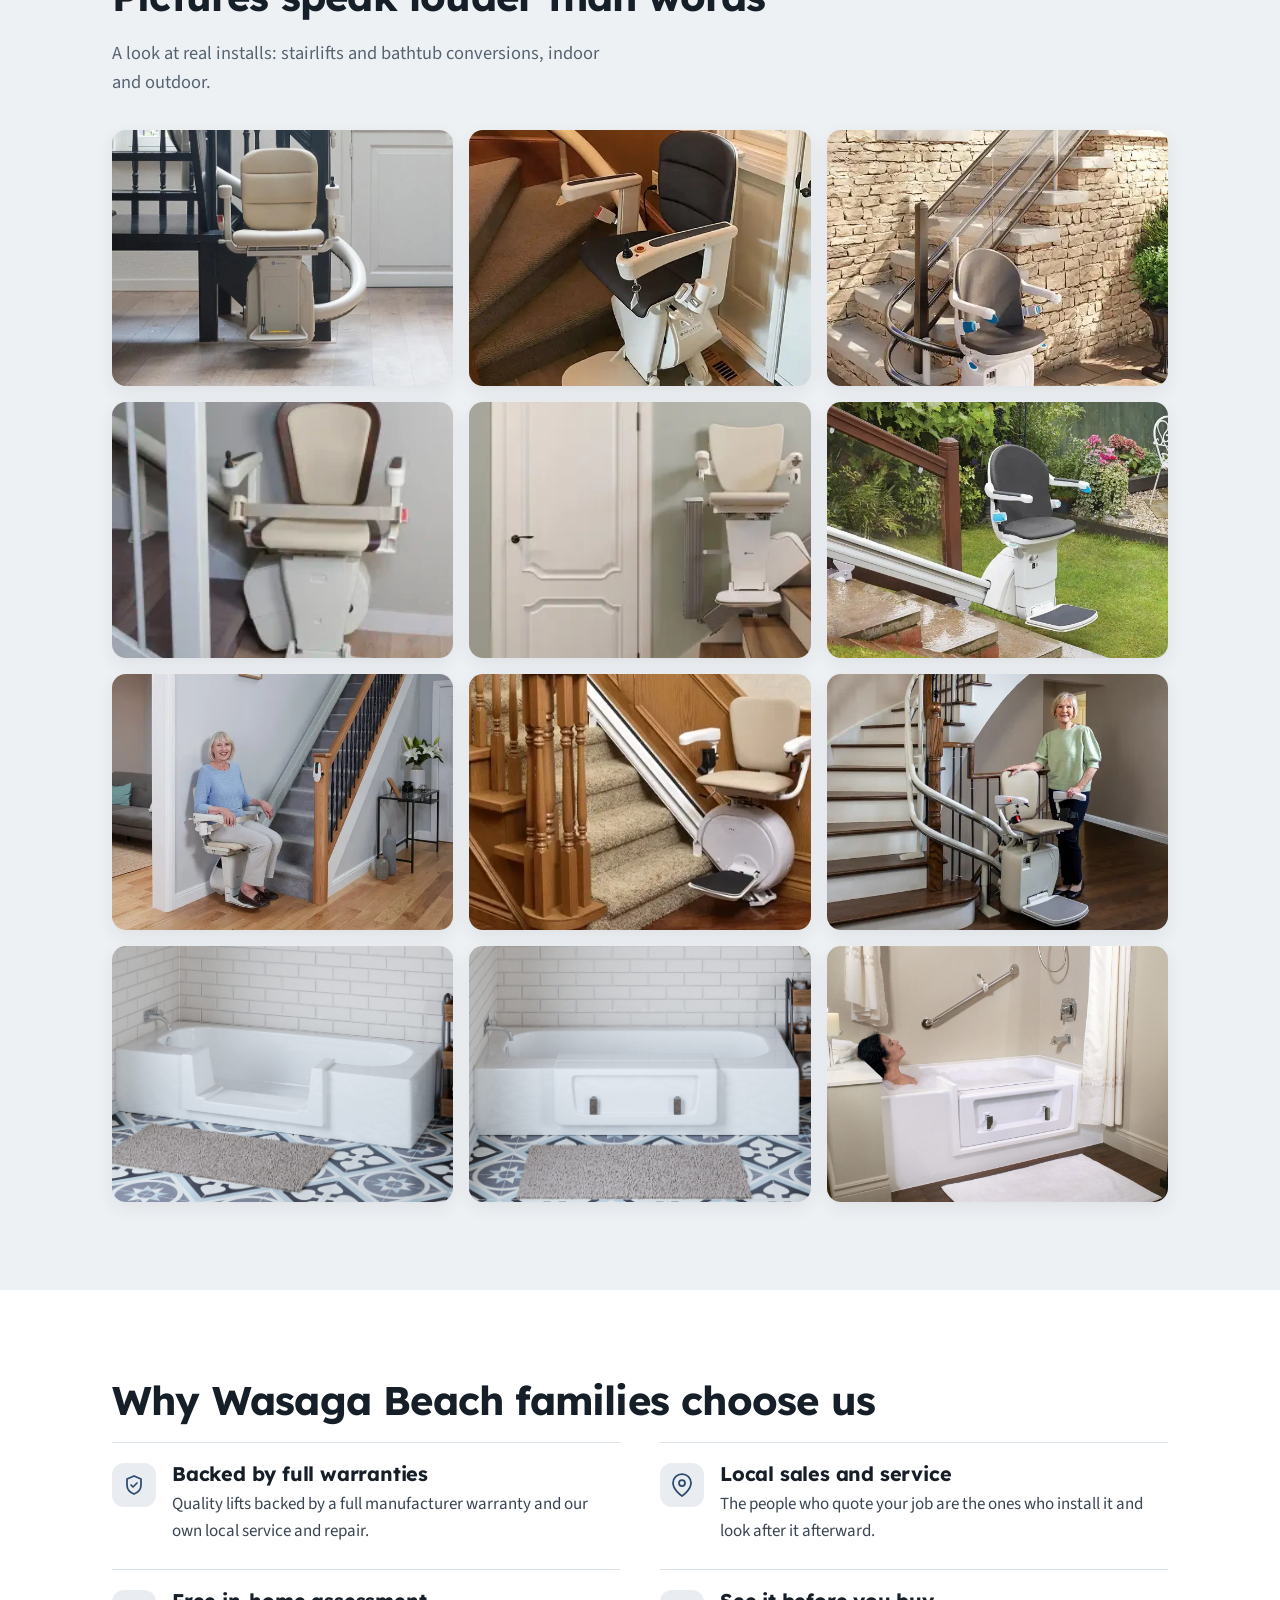
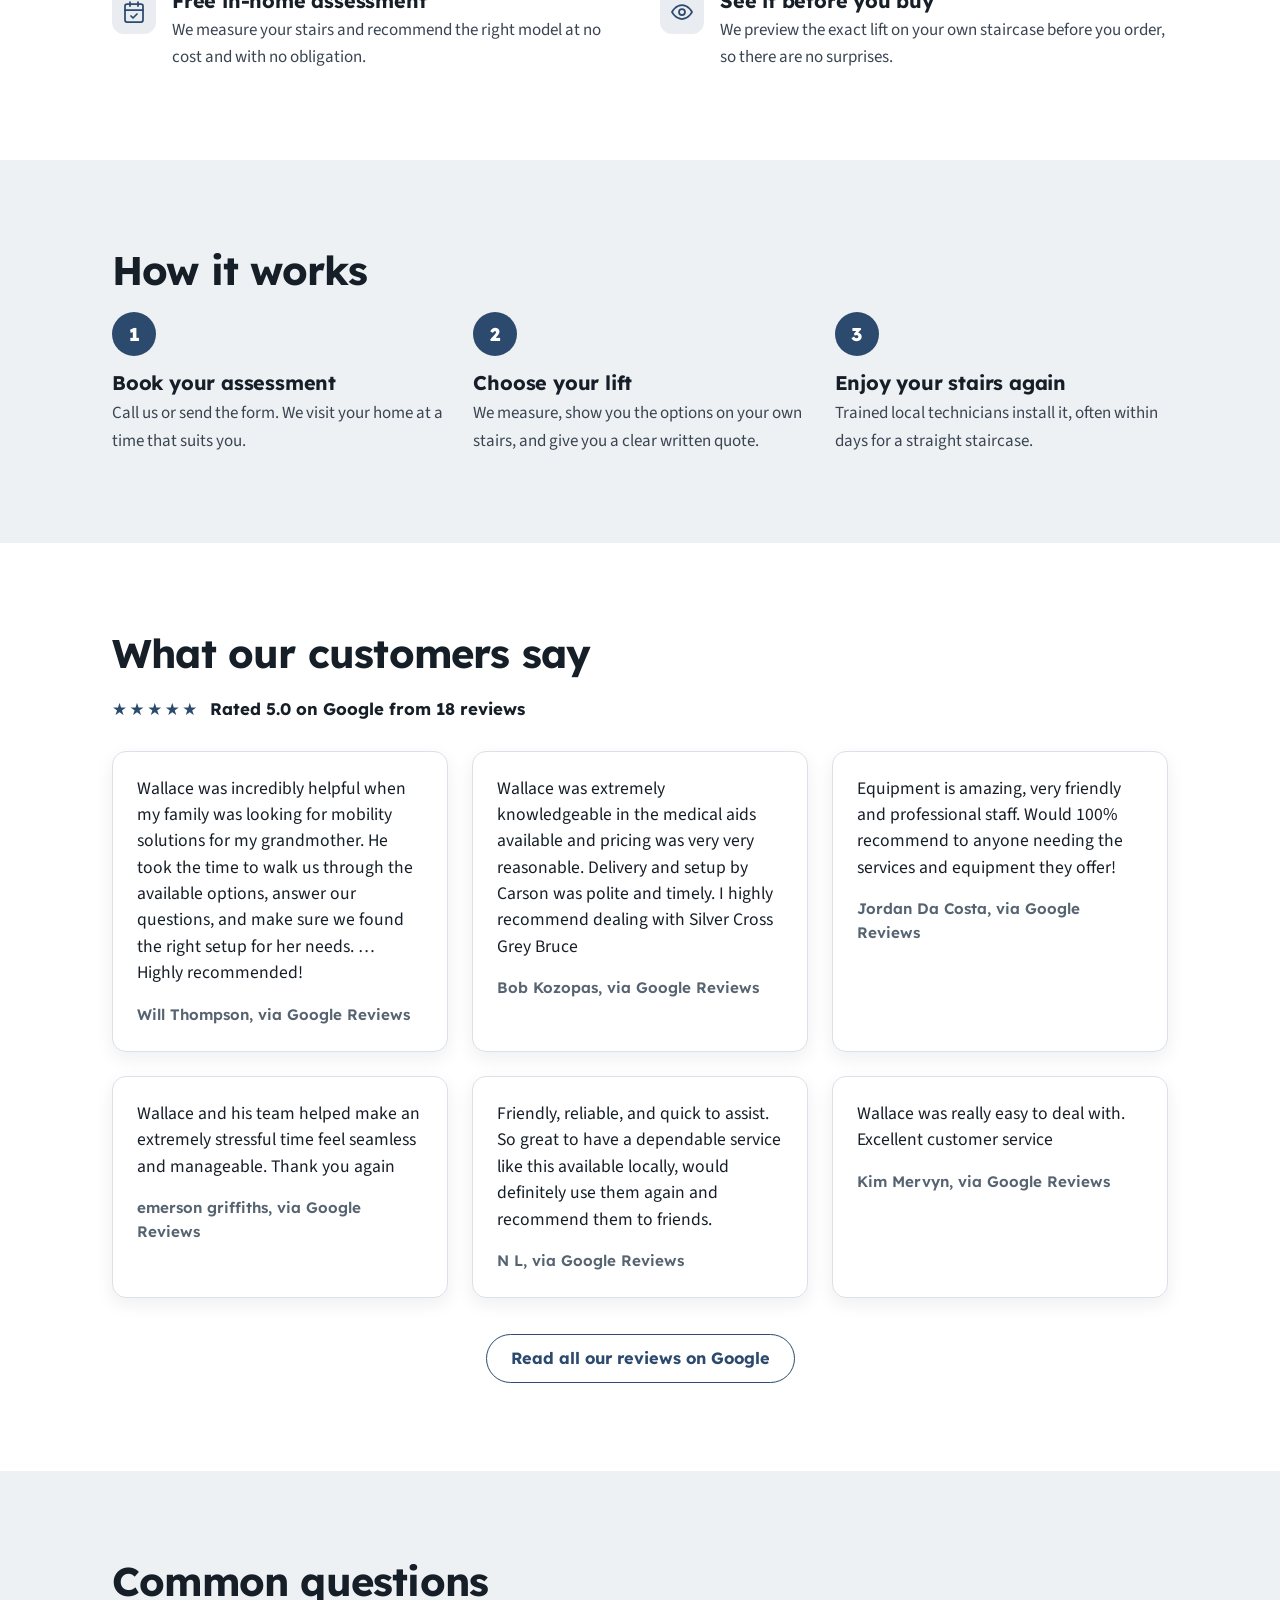
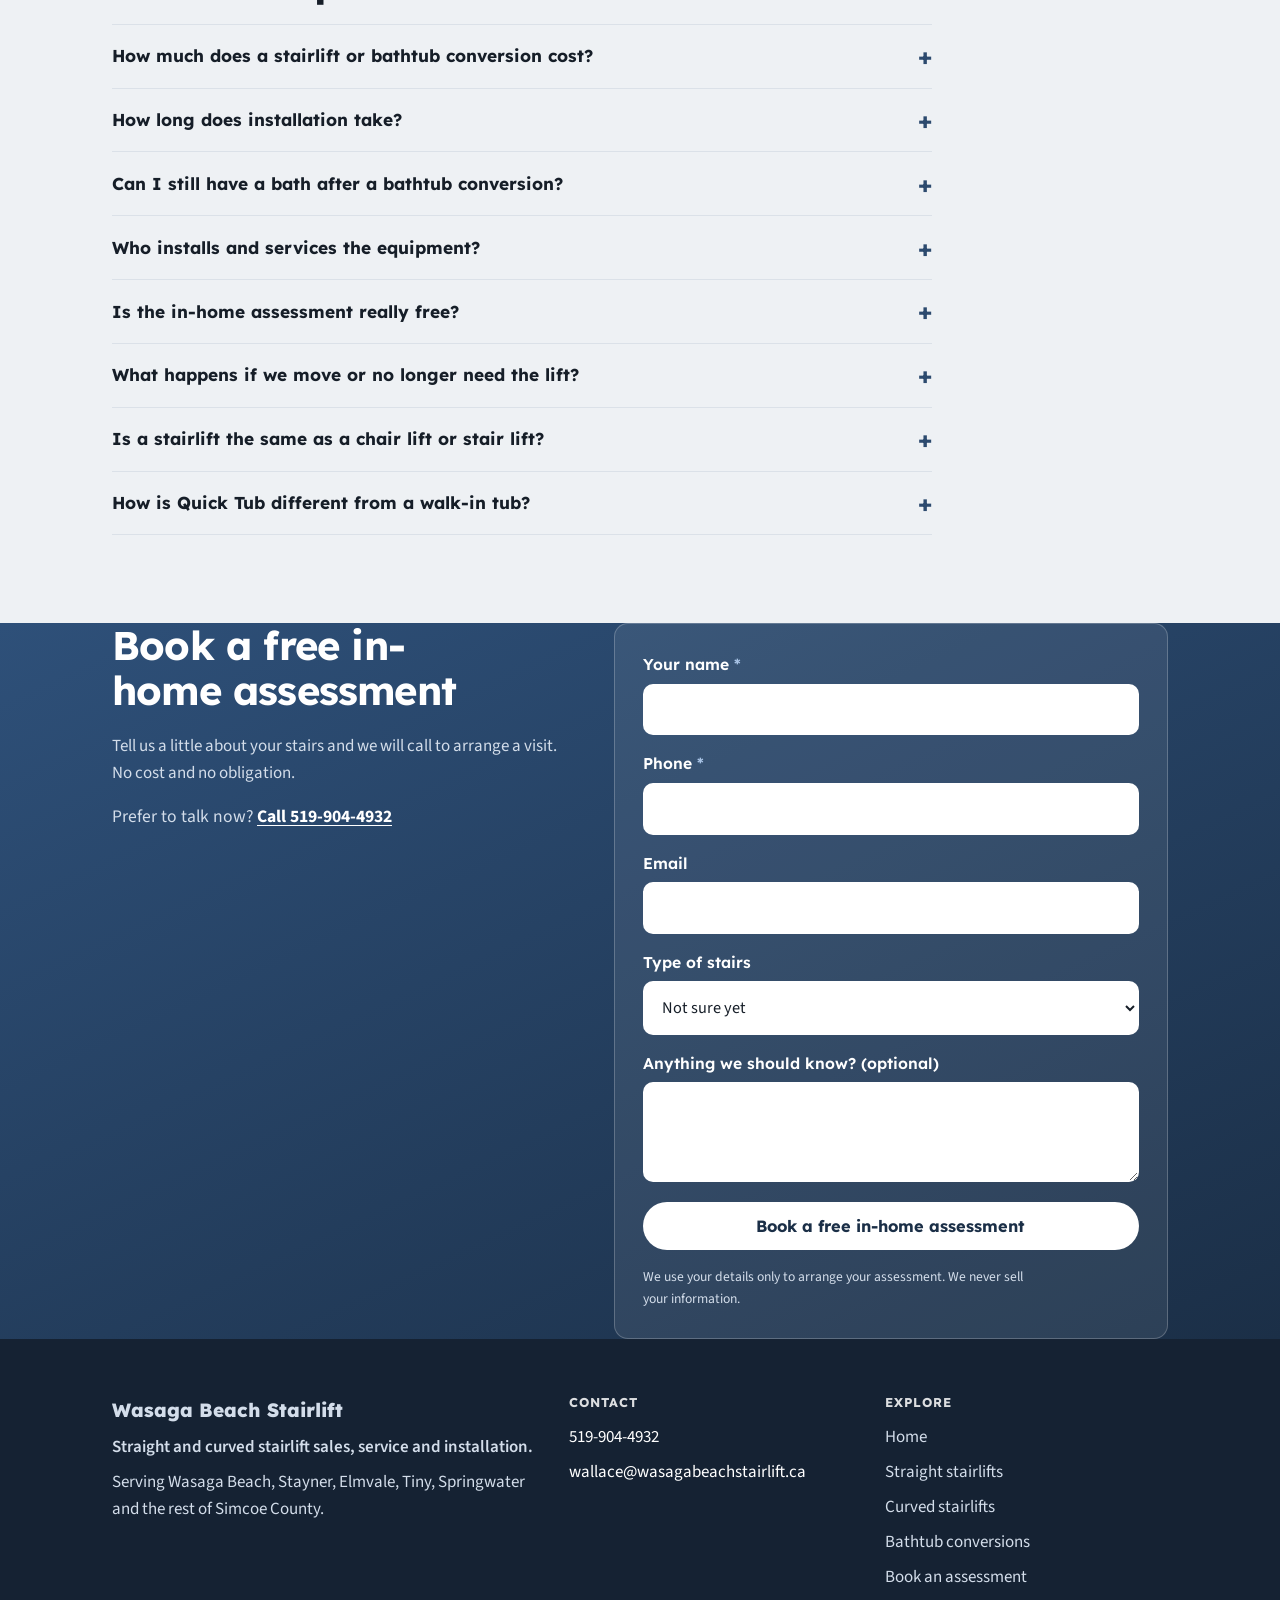
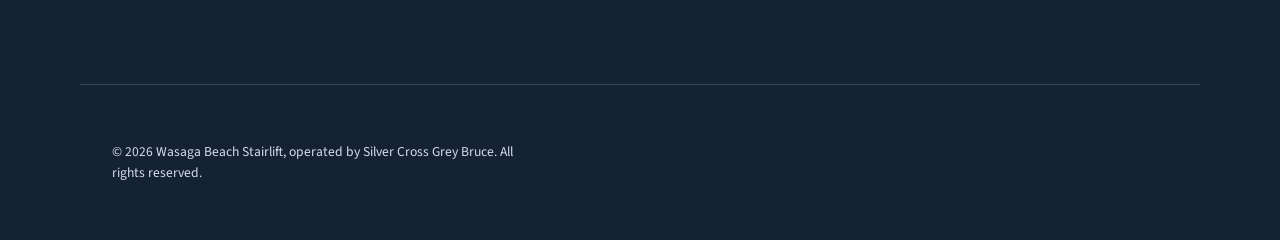
==== commit 33ce92c1: "Add files via upload" ====
--- a/index.html
+++ b/index.html
@@ -20,6 +20,7 @@
 <meta property="og:image" content="https://wasagabeachstairlift.ca/images/hero.webp">
 <meta name="twitter:card" content="summary_large_image">
 <link rel="stylesheet" href="styles.css">
+<script src="tracking.js" defer></script>
 </head>
 <body>
 <a class="skip" href="#main">Skip to content</a>
